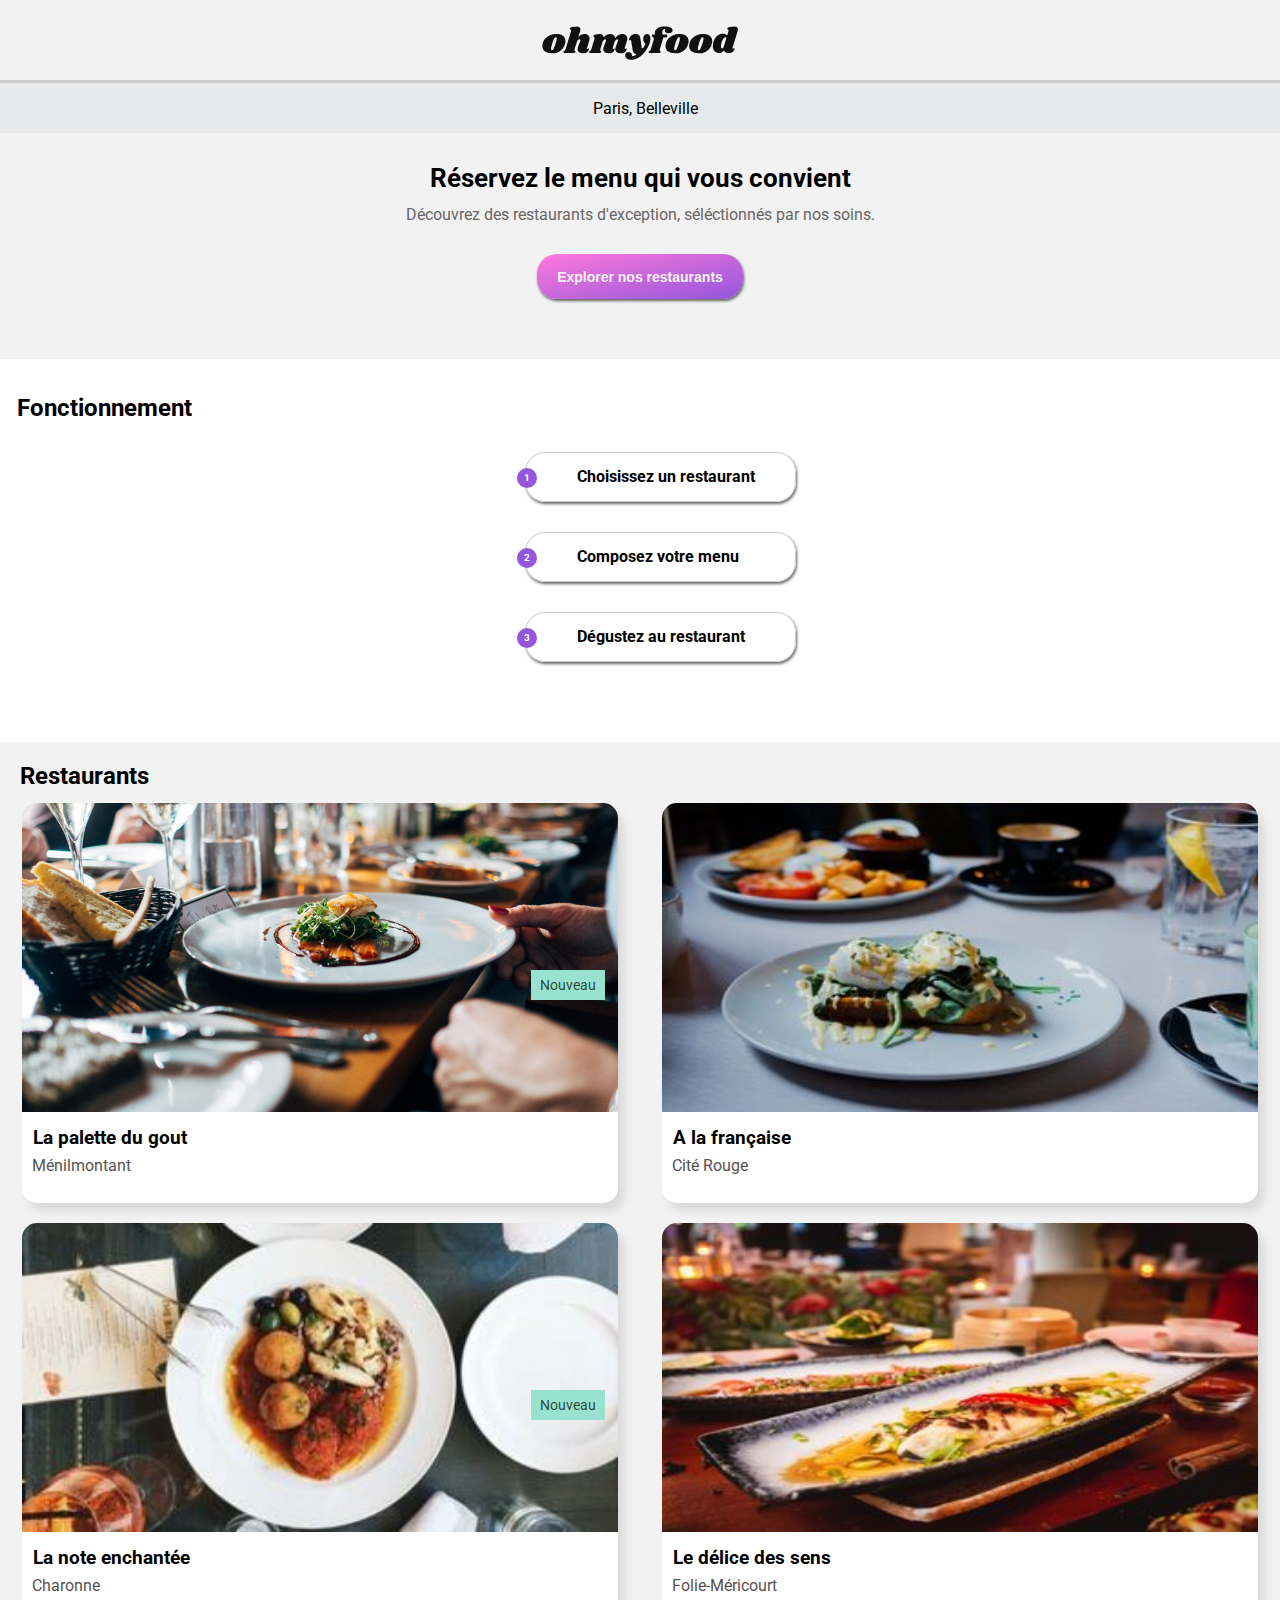
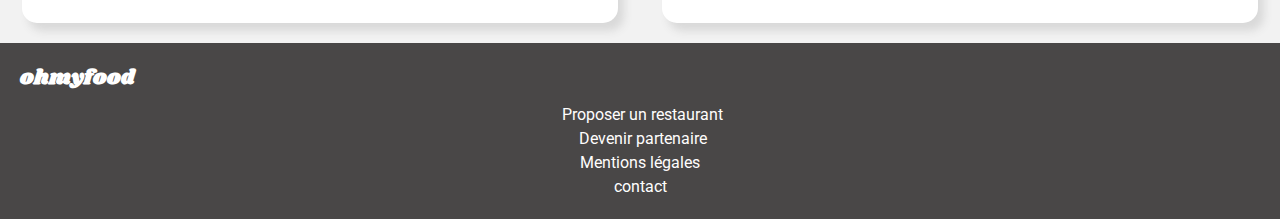
==== index.html @ 2e458bf7 "first commit of 3rd project" ====
<!DOCTYPE html>
<html lang="fr">

<head>
    <meta charset="UTF-8">
    <meta name="viewport" content="width=device-width, initial-scale=1.0">
    <meta name="description" content="Oh myfood, site de réservation de restaurants en ligne à Paris">
    <title>ohmyfood</title>
    <link rel="stylesheet" href="https://fonts.googleapis.com/css2?family=Roboto&display=swap">
    <link rel="stylesheet" href="https://pro.fontawesome.com/releases/v5.10.0/css/all.css"
        integrity="sha384-AYmEC3Yw5cVb3ZcuHtOA93w35dYTsvhLPVnYs9eStHfGJvOvKxVfELGroGkvsg+p" crossorigin="anonymous" />
    <link rel="stylesheet" href="css/main.css">

</head>

<body>
    <!---Animation 
    <div class="loader">
        <div class="loading">Loading<br>
            <h3>Thank you for waiting</h3>
            <p><i class="fa fa-spinner spin"></i></p>
        </div>
    </div>-->
    <div class="container">
        <header>
            <!--navbar-->
            <nav class="navbar">
                <img src="images/logo/ohmyfood@2x.svg" alt="logo">
            </nav>
            <!--end navbar-->
        </header>
        <div class="restau_location">
            <div class="map">
                <p><i class="fas fa-map-marker-alt"></i> Paris, Belleville</p>
            </div>
        </div>
        <section class="hero">
            <h1>Réservez le menu qui vous convient</h1>
            <div class="presantation_moto">
                <p>Découvrez des restaurants d'exception, séléctionnés par nos soins.</p>
            </div>
            <button type="button" class="btn">
                Explorer nos restaurants
                <div class="btn__bg"></div>
            </button>
        </section>
        <section>
            <div class="secmenus">
                <h2>Fonctionnement</h2>
                <div class="menus">
                    <div class="menus_div">
                        <ul>
                            <li class="button">
                                <span class="bgCircle">1</span>
                                <i class="fas fa-mobile-alt"></i>
                                <a href="#">Choisissez un restaurant</a>
                            </li>
                            <li class="button">
                                <span class="bgCircle">2</span> <i class="fas fa-list-ul cont-two-icon"></i>
                                <a href="#">Composez votre menu</a>
                            </li>
                            <li class="button" id="third_btn">
                                <span class="bgCircle">3</span>
                                <i class="fas fa-store"></i>
                                <a href="#">Dégustez au restaurant</a>
                            </li>
                        </ul>

                    </div>
                </div>
            </div>
        </section>
        <section class="secRestau">
            <h2>Restaurants</h2>
            <div class="restaurant">
                <div class="firstContainer">
                    <div class="img_box">
                        <a href="/menu1.html">
                            <img src="images/restau/jay-wennington.jpg" alt="jay-wennington-N">
                            <span class="btnNouveaux">Nouveau</span></a>
                        <div class="description">
                            <h3>La palette du gout</h3>
                            <div class="heart">
                                <i class="far fa-heart"></i>
                                <svg class="heart-one" version="1.1" xmlns="http://www.w3.org/2000/svg" width="50px"
                                height="50px" viewBox="0 0 50 50"
                                preserveAspectRatio="xMidYMid meet">
                                <clipPath id="heart-one-path">
                                    <path d="M2,8 A5,5,0,0,1,12,8 A5,5,0,0,1,22,8 Q22,16,12,23 Q2,16,2,8 Z" />
                                </clipPath>
                            </svg>                             
                            </div>
                        </div>
                        <div class="second_descript">
                            <p>Ménilmontant</p>
                        </div>
                    </div>
                    <div class="img_box">
                        <a href="/menu2.html">
                            <img src="images/restau/stilB.jpg" alt="shotsoflouis">
                            <span class="btnNouveaux">Nouveau</span></a>
                        <div class="description">
                            <h3>La note enchantée</h3>
                            <div class="heart">
                                <i class="far fa-heart"></i>
                                <svg class="heart-one" version="1.1" xmlns="http://www.w3.org/2000/svg" width="30px"
                                    height="30px" viewBox="0 0 1280.000000 1280.000000"
                                    preserveAspectRatio="xMidYMid meet">
                                    <clipPath id="heart-one-path">
                                        <path d="M2,8 A5,5,0,0,1,12,8 A5,5,0,0,1,22,8 Q22,16,12,23 Q2,16,2,8 Z" />
                                    </clipPath>
                                </svg>
                            </div>
                        </div>
                        <div class="second_descript">
                            <p>Charonne</p>
                        </div>
                    </div>
                </div>
                <div class="secondContainer">
                    <div class="img_box">
                        <a href="/menu3.html">
                            <img src="images/restau/toa-heftiba.jpg" alt="stil"></a>
                        <div class="description">
                            <h3>A la française </h3>
                            <div class="heart">
                                <i class="far fa-heart"></i>
                                <svg class="heart-one" version="1.1" xmlns="http://www.w3.org/2000/svg" width="30px"
                                    height="30px" viewBox="0 0 1280.000000 1280.000000"
                                    preserveAspectRatio="xMidYMid meet">
                                    <clipPath id="heartOnepath">
                                        <path d="M2,8 A5,5,0,0,1,12,8 A5,5,0,0,1,22,8 Q22,16,12,23 Q2,16,2,8 Z" />
                                    </clipPath>
                                </svg>
                            </div>
                        </div>
                        <div class="second_descript">
                            <p>Cité Rouge</p>
                        </div>
                    </div>
                    <div class="img_box">
                        <a href="/menu4.html">
                            <img src="images/restau/louis-hansel-shotsoflouis.jpg" alt="toa-heftiba"></a>
                        <div class="description">
                            <h3>Le délice des sens</h3>
                            <div class="heart">
                                <i class="far fa-heart"></i>
                                <svg class="heart-one" version="1.1" xmlns="http://www.w3.org/2000/svg" width="30px"
                                    height="30px" viewBox="0 0 1280.000000 1280.000000"
                                    preserveAspectRatio="xMidYMid meet">
                                    <clipPath id="heartonepath">
                                        <path d="M2,8 A5,5,0,0,1,12,8 A5,5,0,0,1,22,8 Q22,16,12,23 Q2,16,2,8 Z" />
                                    </clipPath>
                                </svg>
                            </div>
                        </div>
                        <div class="second_descript">
                            <p>Folie-Méricourt</p>
                        </div>
                    </div>
                </div>
            </div>
        </section>
    </div>
    <footer>
        <h3>ohmyfood</h3>
        <ul class="footer">
            <li><i class="fas fa-utensils"></i> Proposer un restaurant</li>
            <li><i class="fas fa-handshake"></i> Devenir partenaire</li>
            <li>Mentions légales</li>
            <li><a href="mailto:marioachil@gmail.com">contact</a></li>
        </ul>
    </footer>
</body>

</html>
---- css/main.css ----
/* fonts */
@import url("https://fonts.googleapis.com/css2?family=Shrikhand&display=swap");
@import url("https://fonts.googleapis.com/css2?family=Roboto:wght@100;300;400;500;700;900&family=Shrikhand&display=swap");
.loader {
  -webkit-transition: -webkit-transform 3s;
  transition: -webkit-transform 3s;
  transition: transform 3s;
  transition: transform 3s, -webkit-transform 3s;
  -webkit-animation-fill-mode: both;
          animation-fill-mode: both;
  display: -webkit-box;
  display: -ms-flexbox;
  display: flex;
  height: 100vh;
  width: 100%;
  justify-items: center;
  -webkit-box-pack: center;
      -ms-flex-pack: center;
          justify-content: center;
  background-color: #fff;
  position: absolute;
  display: none;
  font-family: "Shrikhand", cursive;
  font-size: 40px;
  color: palevioletred;
  top: 0;
}

.loading {
  margin-top: 24%;
  text-align: center;
}

.loading h3 {
  color: var(--primaryColor);
  font-size: 24px;
  margin-bottom: 20px;
}

.loader::after {
  content: "\2026";
  display: inline-block;
  overflow: hidden;
  vertical-align: bottom;
  -webkit-animation: dots steps(3, end) 2s;
          animation: dots steps(3, end) 2s;
  width: 0px;
  margin-right: 100px;
  margin-top: 90%;
}

.spin {
  position: relative;
  -webkit-animation: spin 2s linear;
          animation: spin 2s linear;
  z-index: 6;
  top: 34%;
  right: 0;
  opacity: 0;
  font-size: 64px;
  color: palevioletred;
}

@-webkit-keyframes spin {
  0% {
    -webkit-transform: rotate(0deg);
            transform: rotate(0deg);
  }
  100% {
    -webkit-transform: rotate(380deg);
            transform: rotate(380deg);
  }
}

@keyframes spin {
  0% {
    -webkit-transform: rotate(0deg);
            transform: rotate(0deg);
  }
  100% {
    -webkit-transform: rotate(380deg);
            transform: rotate(380deg);
  }
}

/*@-webkit-keyframes fadeOut {
    0% {opacity: 1;}
    100% {opacity: 0;}
    }*/
@-webkit-keyframes fadeOut {
  0% {
    opacity: 1;
  }
  100% {
    opacity: 0;
  }
}
@keyframes fadeOut {
  0% {
    opacity: 1;
  }
  100% {
    opacity: 0;
  }
}

@-webkit-keyframes dots {
  from {
    width: 0.25;
  }
  to {
    width: 1.25em;
  }
}

@keyframes dots {
  from {
    width: 0.25;
  }
  to {
    width: 1.25em;
  }
}

@-webkit-keyframes heart {
  0% {
    background-color: white;
  }
  10% {
    background: -webkit-gradient(linear, left bottom, left top, from(#FF79DA), color-stop(10%, #9356DC), color-stop(0%, white));
    background: linear-gradient(0deg, #FF79DA 0%, #9356DC 10%, white 0%);
  }
  15% {
    background: -webkit-gradient(linear, left bottom, left top, from(#FF79DA), color-stop(15%, #9356DC), color-stop(5%, white));
    background: linear-gradient(0deg, #FF79DA 0%, #9356DC 15%, white 5%);
  }
  20% {
    background: -webkit-gradient(linear, left bottom, left top, from(#FF79DA), color-stop(20%, #9356DC), color-stop(10%, white));
    background: linear-gradient(0deg, #FF79DA 0%, #9356DC 20%, white 10%);
  }
  25% {
    background: -webkit-gradient(linear, left bottom, left top, from(#FF79DA), color-stop(25%, #9356DC), color-stop(15%, white));
    background: linear-gradient(0deg, #FF79DA 0%, #9356DC 25%, white 15%);
  }
  30% {
    background: -webkit-gradient(linear, left bottom, left top, from(#FF79DA), color-stop(30%, #9356DC), color-stop(20%, white));
    background: linear-gradient(0deg, #FF79DA 0%, #9356DC 30%, white 20%);
  }
  35% {
    background: -webkit-gradient(linear, left bottom, left top, from(#FF79DA), color-stop(35%, #9356DC), color-stop(25%, white));
    background: linear-gradient(0deg, #FF79DA 0%, #9356DC 35%, white 25%);
  }
  40% {
    background: -webkit-gradient(linear, left bottom, left top, from(#FF79DA), color-stop(40%, #9356DC), color-stop(30%, white));
    background: linear-gradient(0deg, #FF79DA 0%, #9356DC 40%, white 30%);
  }
  45% {
    background: -webkit-gradient(linear, left bottom, left top, from(#FF79DA), color-stop(45%, #9356DC), color-stop(35%, white));
    background: linear-gradient(0deg, #FF79DA 0%, #9356DC 45%, white 35%);
  }
  50% {
    background: -webkit-gradient(linear, left bottom, left top, from(#FF79DA), color-stop(50%, #9356DC), color-stop(40%, white));
    background: linear-gradient(0deg, #FF79DA 0%, #9356DC 50%, white 40%);
  }
  55% {
    background: -webkit-gradient(linear, left bottom, left top, from(#FF79DA), color-stop(55%, #9356DC), color-stop(45%, white));
    background: linear-gradient(0deg, #FF79DA 0%, #9356DC 55%, white 45%);
  }
  60% {
    background: -webkit-gradient(linear, left bottom, left top, from(#FF79DA), color-stop(60%, #9356DC), color-stop(50%, white));
    background: linear-gradient(0deg, #FF79DA 0%, #9356DC 60%, white 50%);
  }
  65% {
    background: -webkit-gradient(linear, left bottom, left top, from(#FF79DA), color-stop(65%, #9356DC), color-stop(55%, white));
    background: linear-gradient(0deg, #FF79DA 0%, #9356DC 65%, white 55%);
  }
  70% {
    background: -webkit-gradient(linear, left bottom, left top, from(#FF79DA), color-stop(70%, #9356DC), color-stop(60%, white));
    background: linear-gradient(0deg, #FF79DA 0%, #9356DC 70%, white 60%);
  }
  75% {
    background: -webkit-gradient(linear, left bottom, left top, from(#FF79DA), color-stop(75%, #9356DC), color-stop(65%, white));
    background: linear-gradient(0deg, #FF79DA 0%, #9356DC 75%, white 65%);
  }
  80% {
    background: -webkit-gradient(linear, left bottom, left top, from(#FF79DA), color-stop(80%, #9356DC), color-stop(70%, white));
    background: linear-gradient(0deg, #FF79DA 0%, #9356DC 80%, white 70%);
  }
  85% {
    background: -webkit-gradient(linear, left bottom, left top, from(#FF79DA), color-stop(85%, #9356DC), color-stop(75%, white));
    background: linear-gradient(0deg, #FF79DA 0%, #9356DC 85%, white 75%);
  }
  90% {
    background: -webkit-gradient(linear, left bottom, left top, from(#FF79DA), color-stop(90%, #9356DC), color-stop(80%, white));
    background: linear-gradient(0deg, #FF79DA 0%, #9356DC 90%, white 80%);
  }
  95% {
    background: -webkit-gradient(linear, left bottom, left top, from(#FF79DA), color-stop(95%, #9356DC), color-stop(85%, white));
    background: linear-gradient(0deg, #FF79DA 0%, #9356DC 95%, white 85%);
  }
  100% {
    background: -webkit-gradient(linear, left bottom, left top, from(#FF79DA), color-stop(100%, #9356DC), color-stop(90%, white));
    background: linear-gradient(0deg, #FF79DA 0%, #9356DC 100%, white 90%);
  }
}

@keyframes heart {
  0% {
    background-color: white;
  }
  10% {
    background: -webkit-gradient(linear, left bottom, left top, from(#FF79DA), color-stop(10%, #9356DC), color-stop(0%, white));
    background: linear-gradient(0deg, #FF79DA 0%, #9356DC 10%, white 0%);
  }
  15% {
    background: -webkit-gradient(linear, left bottom, left top, from(#FF79DA), color-stop(15%, #9356DC), color-stop(5%, white));
    background: linear-gradient(0deg, #FF79DA 0%, #9356DC 15%, white 5%);
  }
  20% {
    background: -webkit-gradient(linear, left bottom, left top, from(#FF79DA), color-stop(20%, #9356DC), color-stop(10%, white));
    background: linear-gradient(0deg, #FF79DA 0%, #9356DC 20%, white 10%);
  }
  25% {
    background: -webkit-gradient(linear, left bottom, left top, from(#FF79DA), color-stop(25%, #9356DC), color-stop(15%, white));
    background: linear-gradient(0deg, #FF79DA 0%, #9356DC 25%, white 15%);
  }
  30% {
    background: -webkit-gradient(linear, left bottom, left top, from(#FF79DA), color-stop(30%, #9356DC), color-stop(20%, white));
    background: linear-gradient(0deg, #FF79DA 0%, #9356DC 30%, white 20%);
  }
  35% {
    background: -webkit-gradient(linear, left bottom, left top, from(#FF79DA), color-stop(35%, #9356DC), color-stop(25%, white));
    background: linear-gradient(0deg, #FF79DA 0%, #9356DC 35%, white 25%);
  }
  40% {
    background: -webkit-gradient(linear, left bottom, left top, from(#FF79DA), color-stop(40%, #9356DC), color-stop(30%, white));
    background: linear-gradient(0deg, #FF79DA 0%, #9356DC 40%, white 30%);
  }
  45% {
    background: -webkit-gradient(linear, left bottom, left top, from(#FF79DA), color-stop(45%, #9356DC), color-stop(35%, white));
    background: linear-gradient(0deg, #FF79DA 0%, #9356DC 45%, white 35%);
  }
  50% {
    background: -webkit-gradient(linear, left bottom, left top, from(#FF79DA), color-stop(50%, #9356DC), color-stop(40%, white));
    background: linear-gradient(0deg, #FF79DA 0%, #9356DC 50%, white 40%);
  }
  55% {
    background: -webkit-gradient(linear, left bottom, left top, from(#FF79DA), color-stop(55%, #9356DC), color-stop(45%, white));
    background: linear-gradient(0deg, #FF79DA 0%, #9356DC 55%, white 45%);
  }
  60% {
    background: -webkit-gradient(linear, left bottom, left top, from(#FF79DA), color-stop(60%, #9356DC), color-stop(50%, white));
    background: linear-gradient(0deg, #FF79DA 0%, #9356DC 60%, white 50%);
  }
  65% {
    background: -webkit-gradient(linear, left bottom, left top, from(#FF79DA), color-stop(65%, #9356DC), color-stop(55%, white));
    background: linear-gradient(0deg, #FF79DA 0%, #9356DC 65%, white 55%);
  }
  70% {
    background: -webkit-gradient(linear, left bottom, left top, from(#FF79DA), color-stop(70%, #9356DC), color-stop(60%, white));
    background: linear-gradient(0deg, #FF79DA 0%, #9356DC 70%, white 60%);
  }
  75% {
    background: -webkit-gradient(linear, left bottom, left top, from(#FF79DA), color-stop(75%, #9356DC), color-stop(65%, white));
    background: linear-gradient(0deg, #FF79DA 0%, #9356DC 75%, white 65%);
  }
  80% {
    background: -webkit-gradient(linear, left bottom, left top, from(#FF79DA), color-stop(80%, #9356DC), color-stop(70%, white));
    background: linear-gradient(0deg, #FF79DA 0%, #9356DC 80%, white 70%);
  }
  85% {
    background: -webkit-gradient(linear, left bottom, left top, from(#FF79DA), color-stop(85%, #9356DC), color-stop(75%, white));
    background: linear-gradient(0deg, #FF79DA 0%, #9356DC 85%, white 75%);
  }
  90% {
    background: -webkit-gradient(linear, left bottom, left top, from(#FF79DA), color-stop(90%, #9356DC), color-stop(80%, white));
    background: linear-gradient(0deg, #FF79DA 0%, #9356DC 90%, white 80%);
  }
  95% {
    background: -webkit-gradient(linear, left bottom, left top, from(#FF79DA), color-stop(95%, #9356DC), color-stop(85%, white));
    background: linear-gradient(0deg, #FF79DA 0%, #9356DC 95%, white 85%);
  }
  100% {
    background: -webkit-gradient(linear, left bottom, left top, from(#FF79DA), color-stop(100%, #9356DC), color-stop(90%, white));
    background: linear-gradient(0deg, #FF79DA 0%, #9356DC 100%, white 90%);
  }
}

@-webkit-keyframes fadeIn {
  0% {
    -webkit-transform: translateY(20px);
    transform: translateY(20px);
    opacity: 0;
  }
  100% {
    -webkit-transform: translateY(0px);
    transform: translateY(0px);
    opacity: 1;
  }
}

@keyframes fadeIn {
  0% {
    -webkit-transform: translateY(20px);
    transform: translateY(20px);
    opacity: 0;
  }
  100% {
    -webkit-transform: translateY(0px);
    transform: translateY(0px);
    opacity: 1;
  }
}

@-webkit-keyframes fadeInRight {
  0% {
    opacity: 0;
    -webkit-transform: translate3d(100%, 0, 0);
    transform: translate3d(100%, 0, 0);
  }
  100% {
    opacity: 1;
    -webkit-transform: none;
    transform: none;
  }
}

@keyframes fadeInRight {
  0% {
    opacity: 0;
    -webkit-transform: translate3d(100%, 0, 0);
    transform: translate3d(100%, 0, 0);
  }
  100% {
    opacity: 1;
    -webkit-transform: none;
    transform: none;
  }
}

/*@import "Shrikhand/OFL.txt";*/
/* variables */
:root {
  --primaryColor: #9356dc;
  --secondaire: #ff79da;
  --tertiaire: #99e2d0;
  --bgglobal: #f2f2f2;
  --mainSpacing: 0.1rem;
  --mainTransition: all 0.3s linear;
}

/* reset */
* {
  margin: 0;
  padding: 0;
  -webkit-box-sizing: border-box;
          box-sizing: border-box;
}

body,
p,
a,
ul,
li {
  margin: 0;
  padding: 0;
  text-decoration: none;
}

li {
  list-style-type: none;
}

a {
  color: #000;
}

/* base styles */
body {
  font-family: "Roboto", serif;
  overflow-x: hidden;
  display: block;
}

.container {
  width: 100%;
}

.button {
  border: none;
  padding: 15px 12px;
  border-radius: 20px;
  font-weight: bolder;
  -webkit-box-shadow: 1px 2px 3px rgba(0, 0, 0, 0.6);
          box-shadow: 1px 2px 3px rgba(0, 0, 0, 0.6);
  display: inline-block;
}

.button:hover {
  color: #222;
  background: var(--primaryColor);
}

h1,
h2,
h3 {
  font-size: 1.2em;
}

h3 {
  color: #ccc;
}

ul li {
  line-height: 1.5;
}

/* mobile styles */
header {
  margin: 0px;
  padding: 10px;
  background: var(--bgglobal);
  border-bottom: 3px solid #ccc;
}

/* --------------- Navbar ---------------- */
.navbar {
  position: -webkit-sticky;
  position: sticky;
  top: 0;
  height: 60px;
  text-align: center;
  width: 100%;
  padding: 1rem;
  z-index: 5;
}

.navbar_page {
  top: 0;
  height: 60px;
  text-align: center;
  width: 100%;
  padding: 1rem;
  z-index: 5;
}

.navbar_page .nav-page {
  display: -webkit-box;
  display: -ms-flexbox;
  display: flex;
}

.navbar_page .nav-page i {
  font-size: 26px;
  margin-right: 38px;
}

.navbar_page .nav-page a {
  color: #000;
}

/* ---------------End Navbar ---------------- */
/* ---------------restau_location ---------------- */
.restau_location {
  height: 50px;
  width: 100%;
  background-color: #d5d9da93;
}

.restau_location .map {
  text-align: center;
  padding: 1rem;
}

.restau_location .map p .fas {
  margin-right: 10px;
}

/* ---------------End restau_location ---------------- */
/* ---------------hero ---------------- */
.hero {
  padding: 30px 40px;
  display: -webkit-box;
  display: -ms-flexbox;
  display: flex;
  -webkit-box-orient: vertical;
  -webkit-box-direction: normal;
      -ms-flex-direction: column;
          flex-direction: column;
  -webkit-box-pack: center;
      -ms-flex-pack: center;
          justify-content: center;
  text-align: center;
  background: var(--bgglobal);
  z-index: -1;
}

.hero h1 {
  font-size: 1.6rem;
}

.hero .presantation_moto {
  margin-top: 12px;
  color: #696666;
}

.hero .presantation_moto p {
  font-size: 16px;
}

.hero .btn {
  border: none;
  border-radius: 20px;
  font-weight: bolder;
  -webkit-box-shadow: 1px 2px 3px rgba(0, 0, 0, 0.6);
          box-shadow: 1px 2px 3px rgba(0, 0, 0, 0.6);
  display: inline-block;
  margin: 30px auto;
  color: var(--bgglobal);
  background: -webkit-gradient(linear, left top, right bottom, from(#FF79DA), to(#9356DC));
  background: linear-gradient(to right bottom, #FF79DA, #9356DC);
  padding: 10px 20px;
  height: 45px;
  width: 206px;
  font-size: 14px;
  position: relative;
  z-index: 1;
  cursor: pointer;
}

.hero .btn:hover .btn__bg {
  opacity: 1;
}

.hero .btn::after {
  position: absolute;
  top: 0;
  right: 0;
  bottom: 0;
  left: 0;
  border-radius: 20px;
  background-color: #f8b8e673;
  opacity: 0;
  z-index: 2;
  -webkit-transition: opacity 250ms;
  transition: opacity 250ms;
}

/* --------------End hero ---------------- */
/* ---------------menus ---------------- */
.secmenus h2 {
  color: #000;
  margin-left: 17px;
  padding-top: 35px;
  font-size: 1.5rem;
}

.secmenus .menus {
  margin: 0 auto;
  min-height: 300px;
  width: 100%;
}

.secmenus .menus h2 {
  margin-left: 29px;
}

.secmenus .menus .menus_div ul li {
  line-height: 3;
}

.secmenus .menus .menus_div i {
  line-height: 3;
  margin-right: 20px;
  margin-left: 10px;
  color: #9e9a9a;
}

.secmenus .button {
  margin: 30px 20px;
  padding: 0px;
  display: -webkit-box;
  display: -ms-flexbox;
  display: flex;
  border: 1px solid #ccc;
  -webkit-transition: 0.3s;
  transition: 0.3s;
  cursor: pointer;
}

.secmenus .button:hover {
  background-color: rgba(216, 65, 191, 0.068);
}

.secmenus .button:hover i {
  color: var(--primaryColor);
}

.secmenus .bgCircle {
  height: 20px;
  width: 20px;
  font-size: 10px;
  line-height: 2;
  margin-top: 15px;
  background-color: var(--primaryColor);
  color: #fff;
  text-align: center;
  border-radius: 100%;
  margin-left: -9px;
  margin-right: 10px;
}

/* --------------- End menus ---------------- */
.secRestau {
  margin-top: 20px;
  background: var(--bgglobal);
}

.secRestau h2 {
  margin-left: 20px;
  padding-top: 20px;
  font-size: 1.5rem;
}

.secRestau h3 {
  color: #000;
  margin: 0px;
}

.restaurant {
  display: -webkit-box;
  display: -ms-flexbox;
  display: flex;
  -webkit-box-orient: vertical;
  -webkit-box-direction: normal;
      -ms-flex-direction: column;
          flex-direction: column;
  -webkit-box-pack: center;
      -ms-flex-pack: center;
          justify-content: center;
}

.restaurant .firstContainer {
  width: 100%;
  -webkit-box-orient: horizontal;
  -webkit-box-direction: normal;
      -ms-flex-direction: row;
          flex-direction: row;
}

.restaurant .secondContainer {
  width: 100%;
  -webkit-box-orient: horizontal;
  -webkit-box-direction: normal;
      -ms-flex-direction: row;
          flex-direction: row;
}

.restaurant .img_box {
  height: 230px;
  margin-top: 13px;
  margin-bottom: 20px;
  margin-left: auto;
  margin-right: auto;
  width: 91%;
  background-color: #fff;
  border-radius: 15px;
  -webkit-box-shadow: 6px 8px 9px #d9d9d9;
          box-shadow: 6px 8px 9px #d9d9d9;
}

.restaurant .img_box img {
  width: 100%;
  height: 150px;
  border-top-left-radius: 15px;
  border-top-right-radius: 15px;
  z-index: 2;
  position: relative;
}

.restaurant .img_box .btnNouveaux {
  background-color: var(--tertiaire);
  height: 30px;
  padding: 7px 9px;
  color: #112b11d8;
  float: right;
  top: -146px;
  right: 13px;
  z-index: 4;
  position: relative;
  border: none;
  font-size: 14px;
}

.restaurant .img_box .description {
  display: -webkit-box;
  display: -ms-flexbox;
  display: flex;
  -webkit-box-pack: justify;
      -ms-flex-pack: justify;
          justify-content: space-between;
  margin-left: 11px;
  padding-top: 10px;
}

.restaurant .img_box .description .heart {
  margin-right: -53px;
  margin-top: 4px;
}

.restaurant .img_box .description .heart .far {
  font-size: 1.5rem;
  opacity: 1;
  color: #000;
  margin-top: -15px;
  margin-left: 1px;
  font-weight: 100;
}

.restaurant .img_box .description .heart .fa-heart {
  position: absolute;
  margin-top: -1px;
  right: 36px;
  cursor: pointer;
}

.restaurant .img_box .description .heart .far:hover {
  opacity: 0;
}

.restaurant .img_box .description .heart #icon-heart {
  width: 27px;
  height: 25px;
  -webkit-clip-path: url(#heart-one);
  clip-path: url(#heart-one);
  opacity: 0;
  cursor: pointer;
}

.restaurant .img_box .description .heart #icon-heart:hover {
  -webkit-animation: heart 800ms forwards;
  animation: heart 800ms forwards;
  opacity: 1;
}

.restaurant .img_box .description .heart .heart-one {
  left: 0;
  right: 0;
  width: 20px;
  height: 25px;
  -webkit-clip-path: url(#heart-one-path);
  clip-path: url(#heart-one-path);
  opacity: 0;
  margin-top: -3px;
  cursor: pointer;
}

.restaurant .img_box .description .heart .heart-one:hover {
  -webkit-animation: heart 800ms forwards;
  animation: heart 800ms forwards;
  opacity: 1;
}

.restaurant .img_box .description .heart path {
  border-color: black;
}

.restaurant .img_box .second_descript {
  color: #585151;
  margin-left: 10px;
  font-size: 16px;
}

/*========First Page Menu=======*/
section {
  height: auto;
  display: -webkit-box;
  display: -ms-flexbox;
  display: flex;
  -webkit-box-orient: vertical;
  -webkit-box-direction: normal;
      -ms-flex-direction: column;
          flex-direction: column;
}

.image_menu img {
  width: 100%;
  height: 150px;
  background-size: cover;
}

.title_menu {
  display: -webkit-box;
  display: -ms-flexbox;
  display: flex;
  -webkit-box-orient: vertical;
  -webkit-box-direction: normal;
      -ms-flex-direction: space-between;
          flex-direction: space-between;
  -webkit-box-align: center;
      -ms-flex-align: center;
          align-items: center;
  border-top-left-radius: 25px;
  border-top-right-radius: 25px;
  margin-top: -25px;
  background: var(--bgglobal);
  padding: 20px;
}

.title_menu .fa-heart {
  margin-left: 20%;
  font-size: 20px;
}

.title_menu h1 {
  font-size: 1.2rem;
  font-family: Shrikhand,serif;
}

.start {
  margin-top: 25px;
  width: 16%;
  padding-bottom: 5px;
  margin-left: 13px;
  border-bottom: 4px solid #5cceeb;
}

.start h1 {
  font-weight: thin;
  font-size: 0.9rem;
}

.secPage {
  background: var(--bgglobal);
}

#button {
  width: 150px;
  width: 50%;
  text-align: center;
  margin: 50px auto;
  color: #fff;
  border-radius: 30px;
  padding: 10px;
  text-align: center;
  background: -webkit-gradient(linear, left top, right bottom, from(#ff79da), to(#9356dc));
  background: linear-gradient(to right bottom, #ff79da, #9356dc);
  -webkit-box-shadow: 4px 4px 9px #cccccc;
  box-shadow: 4px 4px 9px #cccccc;
}

.center {
  margin: 0 10px;
}

.btn_Entree {
  height: 70px;
  width: 100%;
  margin: 27px auto;
  background-color: #fff;
  border-radius: 15px;
  padding: 10px;
  -webkit-box-shadow: 1px 1px #dadada;
          box-shadow: 1px 1px #dadada;
  cursor: pointer;
}

.btn_Entree:nth-child(1) {
  -webkit-animation: fadeIn 1000ms 200ms ease-out backwards;
          animation: fadeIn 1000ms 200ms ease-out backwards;
}

.btn_Entree:nth-child(2) {
  -webkit-animation: fadeIn 1000ms 600ms ease-out backwards;
          animation: fadeIn 1000ms 600ms ease-out backwards;
}

.btn_Entree:nth-child(3) {
  -webkit-animation: fadeIn 1000ms 800ms ease-out backwards;
          animation: fadeIn 1000ms 800ms ease-out backwards;
}

.btn_Entree::after {
  display: -webkit-box;
  display: -ms-flexbox;
  display: flex;
  position: relative;
  content: "\f058";
  font-family: "Font Awesome 5 Pro";
  line-height: 1.5;
  padding-left: 14px;
  padding-top: 8px;
  color: #fff;
  font-size: 36px;
  height: 62px;
  opacity: 0;
  left: 75%;
  width: 73px;
  top: -63px;
  bottom: 0;
  background-color: var(--tertiaire);
  border-top-right-radius: 14px;
  border-bottom-right-radius: 11px;
}

.btn_Entree:hover {
  border-radius: 10px;
  -webkit-box-shadow: 0px 6px 15px #0000ff61;
          box-shadow: 0px 6px 15px #0000ff61;
  padding: 1rem 0 1rem 0;
}

.btn_Entree:hover h3 {
  font-size: 1rem;
  margin-left: 12px;
}

.btn_Entree:hover .flex_container {
  width: 218px;
  margin-left: 11px;
  margin-right: 10px;
  position: relative;
}

.btn_Entree:hover .flex_container p {
  font-size: 13px;
}

.btn_Entree:hover:nth-child(1)::after {
  -webkit-animation-name: fadeInRight;
          animation-name: fadeInRight;
  -webkit-animation-duration: 500ms;
          animation-duration: 500ms;
  opacity: 1;
}

.btn_Entree:hover:nth-child(2)::after {
  -webkit-animation-name: fadeInRight;
          animation-name: fadeInRight;
  -webkit-animation-duration: 500ms;
          animation-duration: 500ms;
  opacity: 1;
}

.btn_Entree:hover:nth-child(3)::after {
  -webkit-animation-name: fadeInRight;
          animation-name: fadeInRight;
  -webkit-animation-duration: 500ms;
          animation-duration: 500ms;
  opacity: 1;
}

.btn_Entree h3 {
  color: #000;
  margin-left: 2px;
}

.flex_container {
  display: -webkit-box;
  display: -ms-flexbox;
  display: flex;
  -webkit-box-pack: justify;
      -ms-flex-pack: justify;
          justify-content: space-between;
  width: 96%;
  font-size: 16px;
  color: #535252;
}

.btn_hover {
  cursor: pointer;
}

.btn_hover::after {
  content: "\f058";
  font-family: "Font Awesome 5 Pro";
  line-height: 1.5;
  padding: 5px;
  color: #fff;
  font-size: 50px;
  height: 71px;
  opacity: 0;
  left: 80%;
  top: 30.2%;
  right: 16px;
  bottom: 0;
  position: absolute;
  background-color: var(--tertiaire);
  border-top-right-radius: 14px;
  border-bottom-right-radius: 11px;
}

.btn_hover:hover {
  -webkit-transition: all 1s;
  transition: all 1s;
  border-radius: 10px;
  -webkit-box-shadow: 0px 6px 15px #0000ff61;
          box-shadow: 0px 6px 15px #0000ff61;
  padding: 1rem 0 1rem 0;
}

.btn_hover:hover .flex_container p {
  font-size: 11px;
}

.btn_hover:hover::after {
  opacity: 1;
  left: 74%;
  -webkit-transition: all 0.5s;
  transition: all 0.5s;
}

/*======== End First Page Menu=======*/
/* =========FOOTER===========*/
footer {
  background-color: #494747;
  color: #fffdfd;
  padding: 20px;
  font-family: "Roboto", sans-serif;
}

footer h3 {
  color: #fff;
  font-family: "Shrikhand",serif;
  font-size: 1.3rem;
  font-weight: bolder;
  /*letter-spacing: var(--mainSpacing); */
  margin-bottom: 10px;
}

footer ul li i {
  margin-right: 5px;
}

footer a {
  color: #fff;
  text-decoration: none;
}

/* ======End Footer=========*/
/* small tablet styles */
@media screen and (min-width: 620px) {
  .image_menu img {
    height: 300px;
  }
  .menus .button {
    width: 50%;
  }
  .title_menu {
    margin-top: -58px;
  }
  .title_menu .fa-heart {
    margin-left: 60%;
    font-size: 33px;
  }
  .restaurant .img_box {
    height: 400px;
  }
  .restaurant .img_box img {
    height: 309px;
  }
}

/* large tablet & laptop styles */
@media screen and (min-width: 960px) {
  .menus {
    display: -webkit-box;
    display: -ms-flexbox;
    display: flex;
    -webkit-box-orient: horizontal;
    -webkit-box-direction: normal;
        -ms-flex-direction: row;
            flex-direction: row;
  }
  .menus .menus_div {
    margin: 0 auto;
  }
  .menus .menus_div .button {
    width: 100%;
  }
  .restaurant {
    display: -webkit-box;
    display: -ms-flexbox;
    display: flex;
    -webkit-box-orient: horizontal;
    -webkit-box-direction: normal;
        -ms-flex-direction: row;
            flex-direction: row;
  }
  .restaurant .img_box {
    width: 93%;
  }
  .image_menu img {
    height: 350px;
  }
  footer h4 {
    text-align: center;
  }
  .footer {
    text-align: center;
    display: inline;
  }
}

/* desktop styles */
@media screen and (width: 1024px) {
  .loader {
    display: none;
  }
  .navbar_page .nav-page {
    -ms-flex-pack: distribute;
        justify-content: space-around;
  }
  .navbar_page .nav-page img {
    -ms-grid-column-align: center;
        justify-self: center;
  }
  .navbar_page .nav-page a > i {
    -ms-grid-column-align: start;
        justify-self: start;
  }
  .menus {
    margin: 0 auto;
    width: 100%;
    height: auto;
  }
  .menus .menus_div {
    margin: 0 auto;
  }
  .menus .menus_div .button {
    width: 100%;
    cursor: pointer;
  }
  .menus .menus_div .button:hover {
    background-color: rgba(216, 65, 191, 0.068);
  }
  .menus .menus_div .button:hover i {
    color: var(--primaryColor);
  }
  .restaurant {
    -webkit-box-orient: vertical;
    -webkit-box-direction: normal;
        -ms-flex-direction: column;
            flex-direction: column;
    display: -webkit-box;
    display: -ms-flexbox;
    display: flex;
  }
  .restaurant .firstContainer {
    display: -webkit-box;
    display: -ms-flexbox;
    display: flex;
    width: 90%;
    -webkit-box-orient: horizontal;
    -webkit-box-direction: normal;
        -ms-flex-direction: row;
            flex-direction: row;
    margin: 0 auto;
  }
  .restaurant .secondContainer {
    display: -webkit-box;
    display: -ms-flexbox;
    display: flex;
    width: 90%;
    -webkit-box-orient: horizontal;
    -webkit-box-direction: normal;
        -ms-flex-direction: row;
            flex-direction: row;
    margin: 0 auto;
  }
  .restaurant .img_box {
    -webkit-box-orient: horizontal;
    -webkit-box-direction: normal;
        -ms-flex-direction: row;
            flex-direction: row;
    margin: 20px 20px;
  }
  .restaurant .img_box .btnNouveaux {
    top: -67px;
    margin-right: 13px;
    z-index: 4;
  }
  .btn_Entree {
    position: relative;
    width: 50%;
  }
  .btn_Entree::before {
    opacity: 0;
    height: 83px;
    right: 0;
    left: 0;
    margin-right: 100px;
    font-size: 50px;
    width: 50px;
    border-top-right-radius: 20px;
    border-bottom-right-radius: 15px;
    padding: 0;
  }
  .btn_Entree:hover:nth-child(1)::after {
    left: 90%;
  }
  .btn_Entree:hover:nth-child(2)::after {
    left: 90%;
  }
  .btn_Entree:hover:nth-child(3)::after {
    left: 90%;
  }
  .image_menu img {
    height: 450px;
  }
  footer {
    text-align: center;
  }
}
/*# sourceMappingURL=main.css.map */
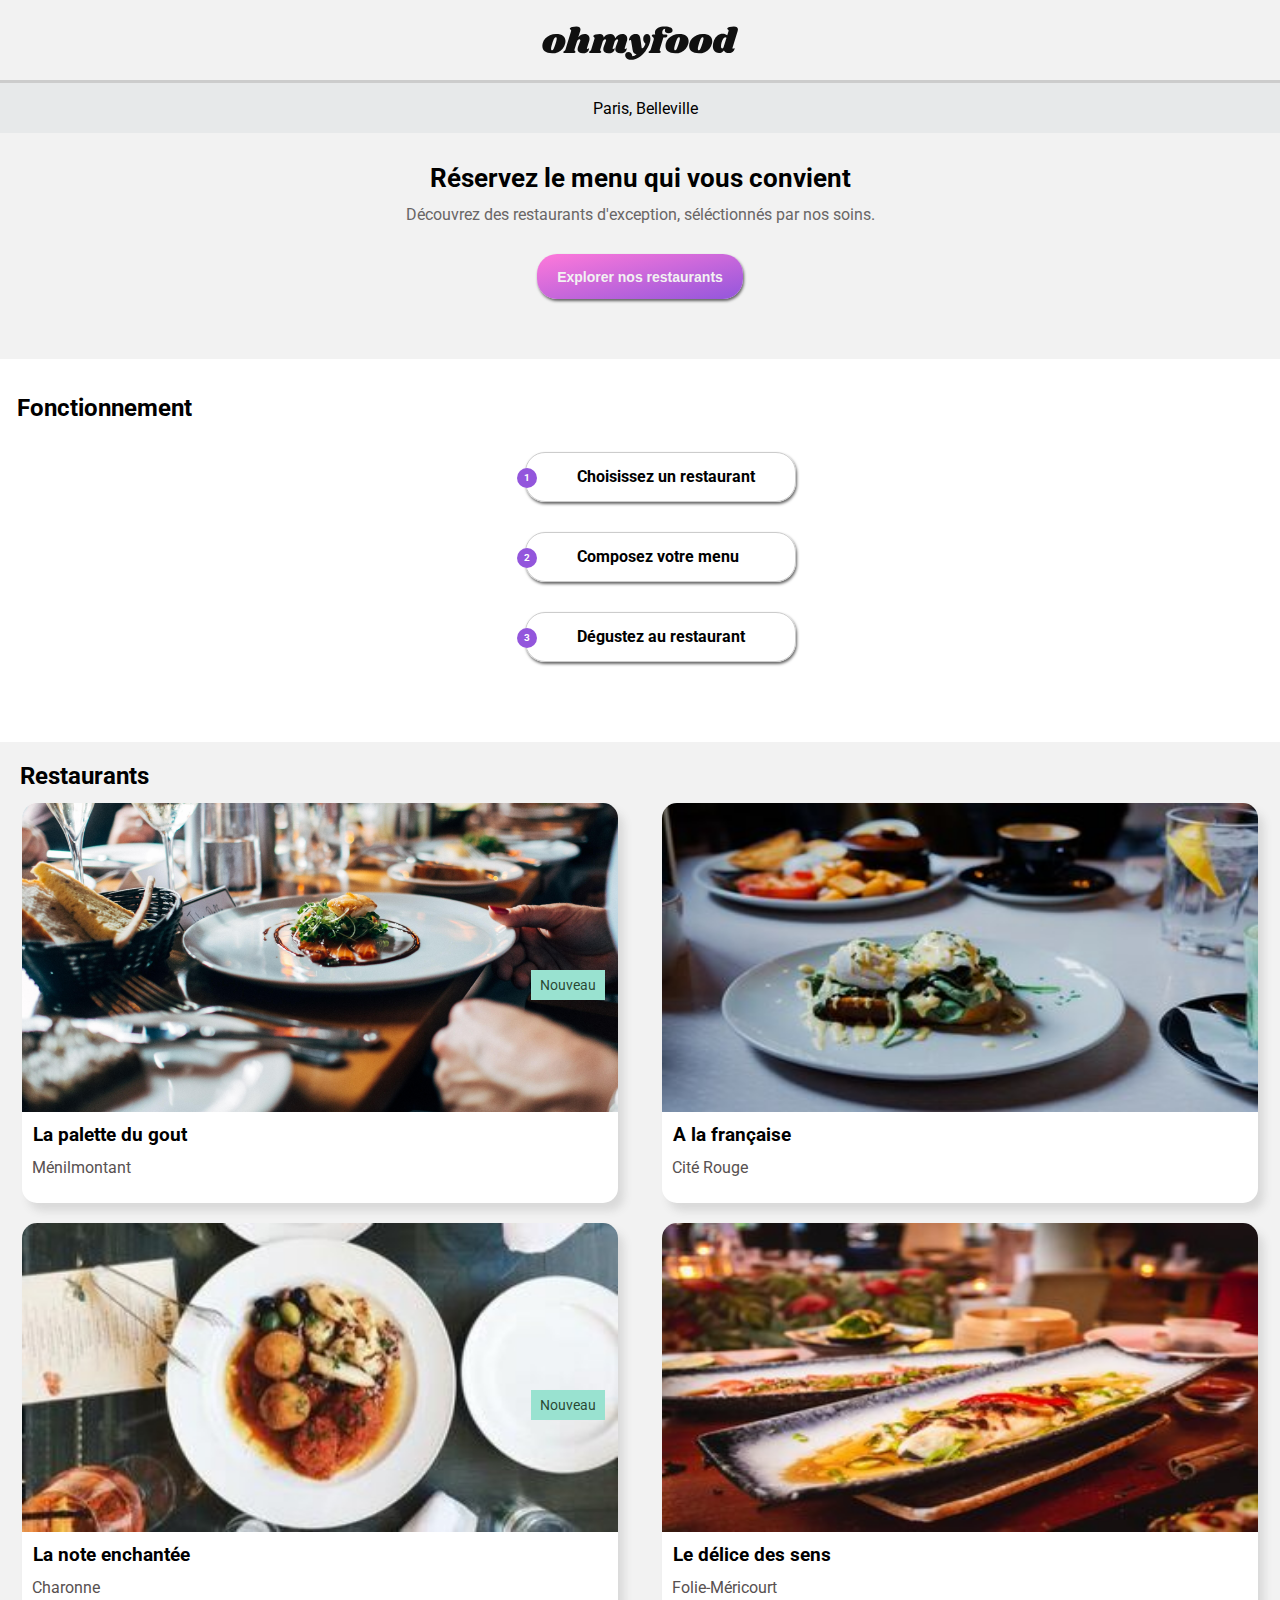
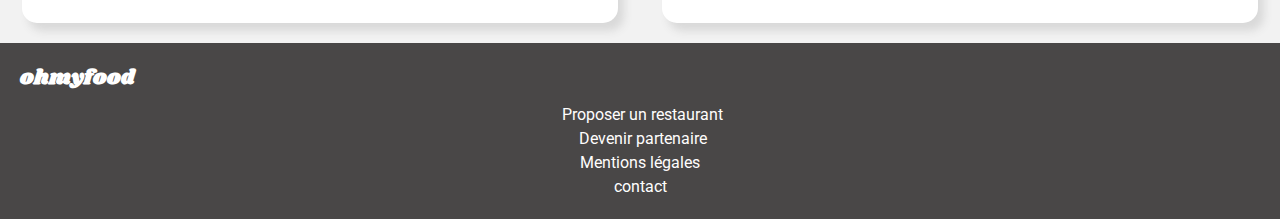
==== commit dd74d9a7: "Create link for pages" ====
--- a/index.html
+++ b/index.html
@@ -75,7 +75,7 @@
             <div class="restaurant">
                 <div class="firstContainer">
                     <div class="img_box">
-                        <a href="/menu1.html">
+                        <a href="P3_Mario_Michael_Achille_06012021/menu1.html">
                             <img src="images/restau/jay-wennington.jpg" alt="jay-wennington-N">
                             <span class="btnNouveaux">Nouveau</span></a>
                         <div class="description">
@@ -96,7 +96,7 @@
                         </div>
                     </div>
                     <div class="img_box">
-                        <a href="/menu2.html">
+                        <a href="P3_Mario_Michael_Achille_06012021/menu2.html">
                             <img src="images/restau/stilB.jpg" alt="shotsoflouis">
                             <span class="btnNouveaux">Nouveau</span></a>
                         <div class="description">
@@ -119,19 +119,19 @@
                 </div>
                 <div class="secondContainer">
                     <div class="img_box">
-                        <a href="/menu3.html">
+                        <a href="P3_Mario_Michael_Achille_06012021/menu3.html">
                             <img src="images/restau/toa-heftiba.jpg" alt="stil"></a>
                         <div class="description">
                             <h3>A la française </h3>
                             <div class="heart">
                                 <i class="far fa-heart"></i>
                                 <svg class="heart-one" version="1.1" xmlns="http://www.w3.org/2000/svg" width="30px"
-                                    height="30px" viewBox="0 0 1280.000000 1280.000000"
-                                    preserveAspectRatio="xMidYMid meet">
-                                    <clipPath id="heartOnepath">
-                                        <path d="M2,8 A5,5,0,0,1,12,8 A5,5,0,0,1,22,8 Q22,16,12,23 Q2,16,2,8 Z" />
-                                    </clipPath>
-                                </svg>
+                                height="30px" viewBox="0 0 1280.000000 1280.000000"
+                                preserveAspectRatio="xMidYMid meet">
+                                <clipPath id="heart-one-path">
+                                    <path d="M2,8 A5,5,0,0,1,12,8 A5,5,0,0,1,22,8 Q22,16,12,23 Q2,16,2,8 Z" />
+                                </clipPath>
+                            </svg>
                             </div>
                         </div>
                         <div class="second_descript">
@@ -139,7 +139,7 @@
                         </div>
                     </div>
                     <div class="img_box">
-                        <a href="/menu4.html">
+                        <a href="P3_Mario_Michael_Achille_06012021/menu4.html">
                             <img src="images/restau/louis-hansel-shotsoflouis.jpg" alt="toa-heftiba"></a>
                         <div class="description">
                             <h3>Le délice des sens</h3>
@@ -148,7 +148,7 @@
                                 <svg class="heart-one" version="1.1" xmlns="http://www.w3.org/2000/svg" width="30px"
                                     height="30px" viewBox="0 0 1280.000000 1280.000000"
                                     preserveAspectRatio="xMidYMid meet">
-                                    <clipPath id="heartonepath">
+                                    <clipPath id="heart-one-path">
                                         <path d="M2,8 A5,5,0,0,1,12,8 A5,5,0,0,1,22,8 Q22,16,12,23 Q2,16,2,8 Z" />
                                     </clipPath>
                                 </svg>
--- a/css/main.css
+++ b/css/main.css
@@ -700,7 +700,8 @@
       -ms-flex-pack: justify;
           justify-content: space-between;
   margin-left: 11px;
-  padding-top: 10px;
+  line-height: 2;
+  width: 73%;
 }
 
 .restaurant .img_box .description .heart {
@@ -709,49 +710,32 @@
 }
 
 .restaurant .img_box .description .heart .far {
-  font-size: 1.5rem;
+  font-size: 1.2rem;
   opacity: 1;
   color: #000;
   margin-top: -15px;
   margin-left: 1px;
   font-weight: 100;
-}
-
-.restaurant .img_box .description .heart .fa-heart {
-  position: absolute;
-  margin-top: -1px;
-  right: 36px;
-  cursor: pointer;
+  position: relative;
+  top: 0px;
+  left: 25px;
 }
 
 .restaurant .img_box .description .heart .far:hover {
   opacity: 0;
-}
-
-.restaurant .img_box .description .heart #icon-heart {
-  width: 27px;
-  height: 25px;
-  -webkit-clip-path: url(#heart-one);
-  clip-path: url(#heart-one);
-  opacity: 0;
-  cursor: pointer;
-}
-
-.restaurant .img_box .description .heart #icon-heart:hover {
-  -webkit-animation: heart 800ms forwards;
-  animation: heart 800ms forwards;
-  opacity: 1;
 }
 
 .restaurant .img_box .description .heart .heart-one {
   left: 0;
   right: 0;
-  width: 20px;
+  width: 23px;
   height: 25px;
   -webkit-clip-path: url(#heart-one-path);
   clip-path: url(#heart-one-path);
   opacity: 0;
-  margin-top: -3px;
+  top: 5px;
+  position: relative;
+  z-index: 4;
   cursor: pointer;
 }
 
@@ -847,6 +831,7 @@
   background: linear-gradient(to right bottom, #ff79da, #9356dc);
   -webkit-box-shadow: 4px 4px 9px #cccccc;
   box-shadow: 4px 4px 9px #cccccc;
+  cursor: pointer;
 }
 
 .center {
@@ -963,7 +948,7 @@
       -ms-flex-pack: justify;
           justify-content: space-between;
   width: 96%;
-  font-size: 16px;
+  font-size: 15px;
   color: #535252;
 }
 
@@ -1059,6 +1044,9 @@
   .restaurant .img_box img {
     height: 309px;
   }
+  .description {
+    width: 81%;
+  }
 }
 
 /* large tablet & laptop styles */
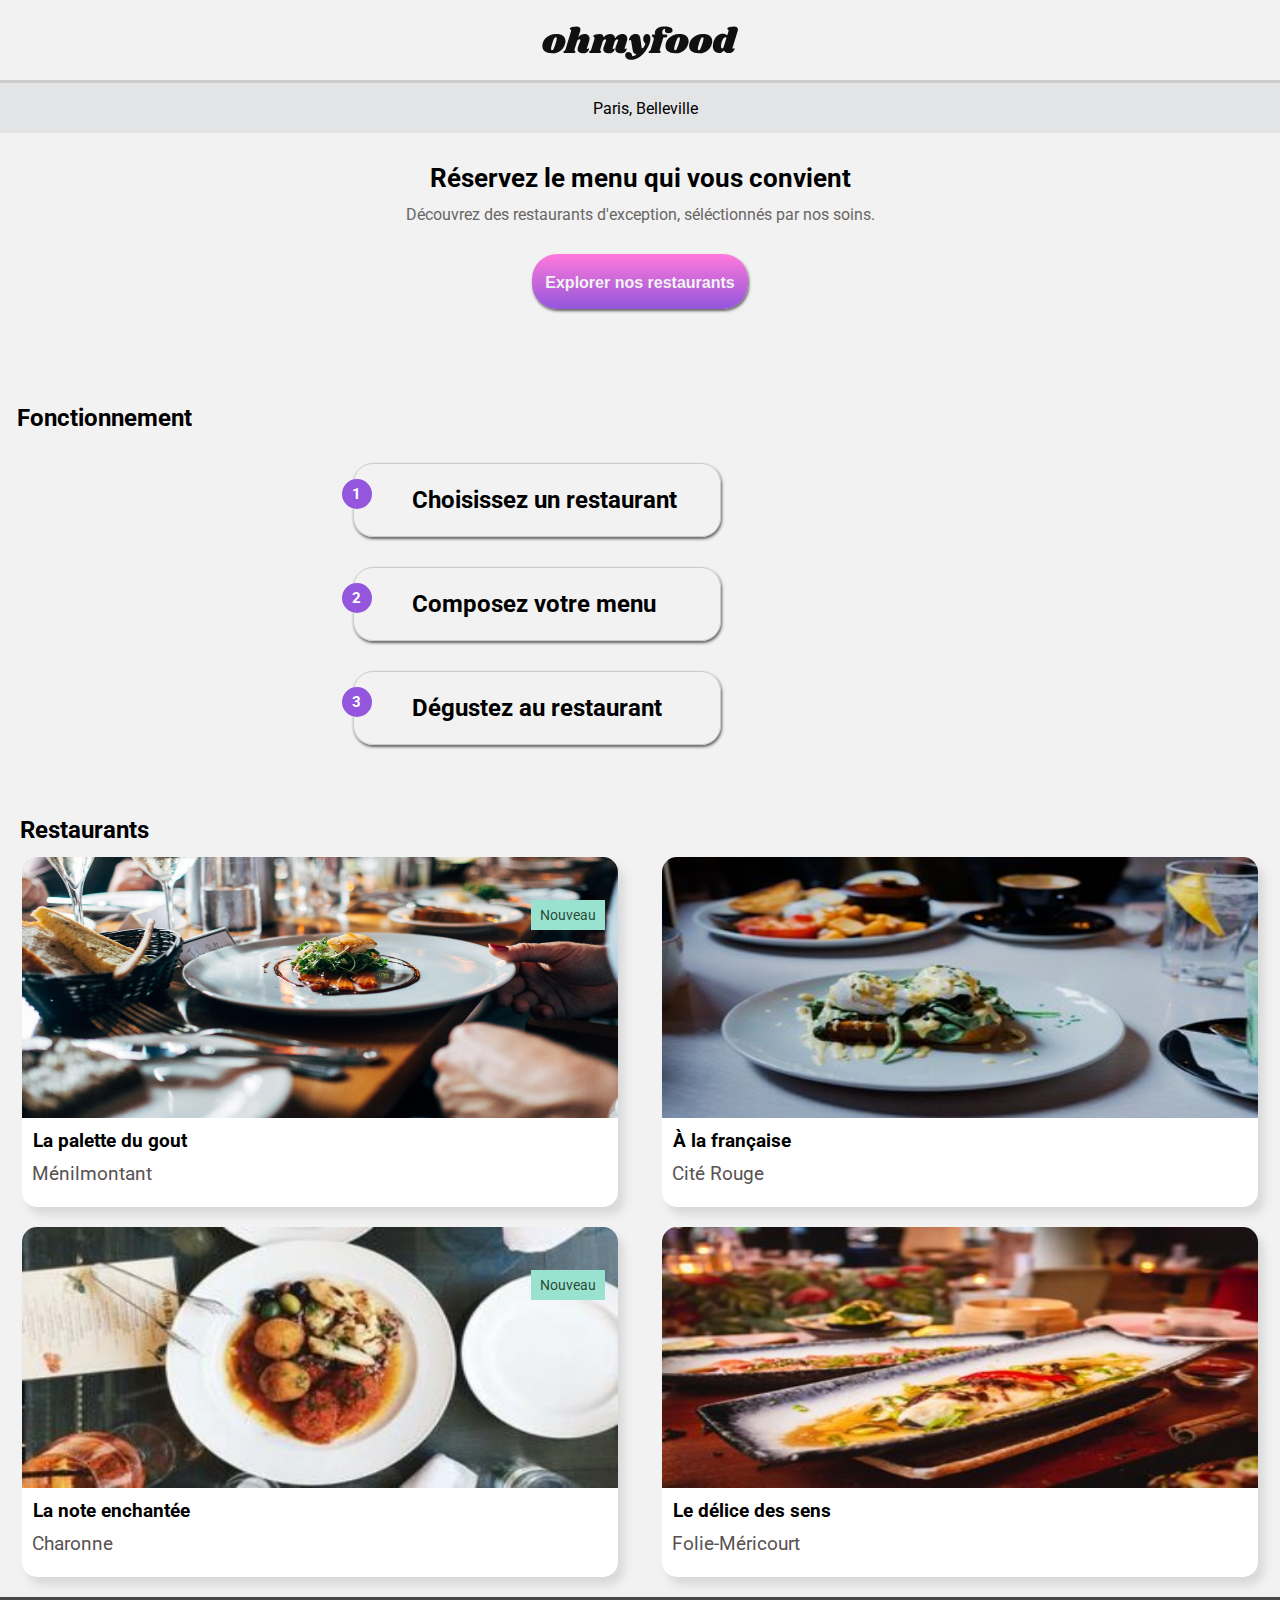
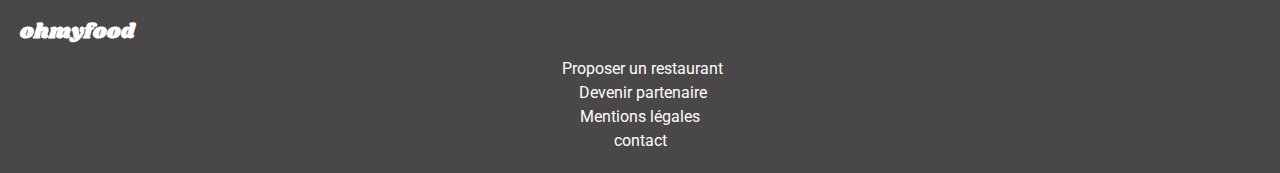
==== commit 175e0cad: "design the animation" ====
--- a/index.html
+++ b/index.html
@@ -6,21 +6,28 @@
     <meta name="viewport" content="width=device-width, initial-scale=1.0">
     <meta name="description" content="Oh myfood, site de réservation de restaurants en ligne à Paris">
     <title>ohmyfood</title>
-    <link rel="stylesheet" href="https://fonts.googleapis.com/css2?family=Roboto&display=swap">
-    <link rel="stylesheet" href="https://pro.fontawesome.com/releases/v5.10.0/css/all.css"
+     <link rel="stylesheet" href="https://pro.fontawesome.com/releases/v5.10.0/css/all.css"
         integrity="sha384-AYmEC3Yw5cVb3ZcuHtOA93w35dYTsvhLPVnYs9eStHfGJvOvKxVfELGroGkvsg+p" crossorigin="anonymous" />
     <link rel="stylesheet" href="css/main.css">
 
 </head>
 
 <body>
-    <!---Animation 
-    <div class="loader">
-        <div class="loading">Loading<br>
-            <h3>Thank you for waiting</h3>
-            <p><i class="fa fa-spinner spin"></i></p>
+    <!---Animation -->
+    <div class="pre-load">
+        <!-- animation spinner -->
+        <div class="spinner">
+            <p>
+                <i class="fa fa-spinner spin"></i>
+                </p>
         </div>
-    </div>-->
+                 <!--message qui accompagne l'animation spinner-->
+        <div class="loading-message">
+            <span class="header-logo">Ohmyfood</span>
+           <p> arrive dans quelques instants !</p>
+        </div>
+
+    </div>
     <div class="container">
         <header>
             <!--navbar-->
@@ -75,7 +82,7 @@
             <div class="restaurant">
                 <div class="firstContainer">
                     <div class="img_box">
-                        <a href="P3_Mario_Michael_Achille_06012021/menu1.html">
+                        <a href="./menu1.html">
                             <img src="images/restau/jay-wennington.jpg" alt="jay-wennington-N">
                             <span class="btnNouveaux">Nouveau</span></a>
                         <div class="description">
@@ -83,9 +90,8 @@
                             <div class="heart">
                                 <i class="far fa-heart"></i>
                                 <svg class="heart-one" version="1.1" xmlns="http://www.w3.org/2000/svg" width="50px"
-                                height="50px" viewBox="0 0 50 50"
-                                preserveAspectRatio="xMidYMid meet">
-                                <clipPath id="heart-one-path">
+                                height="50px" viewBox="0 0 50 50" >
+                                <clipPath id="heart-one-path" >
                                     <path d="M2,8 A5,5,0,0,1,12,8 A5,5,0,0,1,22,8 Q22,16,12,23 Q2,16,2,8 Z" />
                                 </clipPath>
                             </svg>                             
@@ -96,68 +102,61 @@
                         </div>
                     </div>
                     <div class="img_box">
-                        <a href="P3_Mario_Michael_Achille_06012021/menu2.html">
+                        <a href="./menu2.html">
                             <img src="images/restau/stilB.jpg" alt="shotsoflouis">
                             <span class="btnNouveaux">Nouveau</span></a>
                         <div class="description">
                             <h3>La note enchantée</h3>
                             <div class="heart">
                                 <i class="far fa-heart"></i>
-                                <svg class="heart-one" version="1.1" xmlns="http://www.w3.org/2000/svg" width="30px"
-                                    height="30px" viewBox="0 0 1280.000000 1280.000000"
-                                    preserveAspectRatio="xMidYMid meet">
-                                    <clipPath id="heart-one-path">
-                                        <path d="M2,8 A5,5,0,0,1,12,8 A5,5,0,0,1,22,8 Q22,16,12,23 Q2,16,2,8 Z" />
-                                    </clipPath>
+                                <svg class="heart-one" version="1.1" xmlns="http://www.w3.org/2000/svg" width="50px"
+                                    height="50px" viewBox="0 0 1280.000000 1280.000000">
+                                    
                                 </svg>
                             </div>
                         </div>
                         <div class="second_descript">
                             <p>Charonne</p>
                         </div>
-                    </div>
+                    </div> 
                 </div>
-                <div class="secondContainer">
+                <div class="secondContainer">              
                     <div class="img_box">
-                        <a href="P3_Mario_Michael_Achille_06012021/menu3.html">
-                            <img src="images/restau/toa-heftiba.jpg" alt="stil"></a>
-                        <div class="description">
-                            <h3>A la française </h3>
+                        <a href="./menu3.html">
+                            <img src="images/restau/toa-heftiba.jpg" alt="shotsoflouis">
+                            </a>
+                        <div class="descriptions">
+                            <h3>À la française</h3>
                             <div class="heart">
                                 <i class="far fa-heart"></i>
                                 <svg class="heart-one" version="1.1" xmlns="http://www.w3.org/2000/svg" width="30px"
-                                height="30px" viewBox="0 0 1280.000000 1280.000000"
-                                preserveAspectRatio="xMidYMid meet">
-                                <clipPath id="heart-one-path">
-                                    <path d="M2,8 A5,5,0,0,1,12,8 A5,5,0,0,1,22,8 Q22,16,12,23 Q2,16,2,8 Z" />
-                                </clipPath>
-                            </svg>
+                                    height="30px" viewBox="0 0 1280.000000 1280.000000">
+                                   
+                                </svg>
                             </div>
                         </div>
                         <div class="second_descript">
                             <p>Cité Rouge</p>
                         </div>
-                    </div>
+                    </div>       
                     <div class="img_box">
-                        <a href="P3_Mario_Michael_Achille_06012021/menu4.html">
-                            <img src="images/restau/louis-hansel-shotsoflouis.jpg" alt="toa-heftiba"></a>
-                        <div class="description">
+                        <a href="./menu4.html">
+                            <img src="images/restau/louis-hansel-shotsoflouis.jpg" alt="shotsoflouis">
+                            </a>
+                        <div class="descriptions">
                             <h3>Le délice des sens</h3>
                             <div class="heart">
                                 <i class="far fa-heart"></i>
                                 <svg class="heart-one" version="1.1" xmlns="http://www.w3.org/2000/svg" width="30px"
-                                    height="30px" viewBox="0 0 1280.000000 1280.000000"
-                                    preserveAspectRatio="xMidYMid meet">
-                                    <clipPath id="heart-one-path">
-                                        <path d="M2,8 A5,5,0,0,1,12,8 A5,5,0,0,1,22,8 Q22,16,12,23 Q2,16,2,8 Z" />
-                                    </clipPath>
+                                    height="30px" viewBox="0 0 1280.000000 1280.000000">                                   
+                                    
                                 </svg>
                             </div>
                         </div>
                         <div class="second_descript">
                             <p>Folie-Méricourt</p>
                         </div>
-                    </div>
+                    </div>       
                 </div>
             </div>
         </section>
--- a/css/main.css
+++ b/css/main.css
@@ -1,124 +1,148 @@
-/* fonts */
 @import url("https://fonts.googleapis.com/css2?family=Shrikhand&display=swap");
 @import url("https://fonts.googleapis.com/css2?family=Roboto:wght@100;300;400;500;700;900&family=Shrikhand&display=swap");
-.loader {
-  -webkit-transition: -webkit-transform 3s;
-  transition: -webkit-transform 3s;
-  transition: transform 3s;
-  transition: transform 3s, -webkit-transform 3s;
-  -webkit-animation-fill-mode: both;
-          animation-fill-mode: both;
+/* Animation */
+.pre-load {
+  position: fixed;
+  top: 70px;
+  width: 100%;
+  height: 100%;
+  bottom: 5%;
+  background: #fff;
+  -webkit-animation: opac 15s  forwards;
+          animation: opac 15s  forwards;
+}
+
+.spinner {
+  width: 100%;
+  height: 100%;
+  position: fixed;
+  left: 0;
+  top: 0;
+}
+
+.spin {
+  -webkit-animation: spinnerAnimation 2s infinite linear;
+          animation: spinnerAnimation 2s infinite linear;
+  position: absolute;
+  top: 35%;
+  left: 40%;
+  font-size: 64px;
+  color: #9356DC;
+}
+
+.loading-message {
+  font-family: "Roboto", serif;
+  font-size: 1.6rem;
+  text-align: center;
+  width: 80%;
+  position: fixed;
+  left: 10%;
+  margin-bottom: 120px;
+  padding-top: 70px;
+  font-weight: bolder;
+  color: #9356DC;
+}
+
+.check {
+  width: 140px;
+  background-color: #99e2d0;
+  height: 80px;
+  border-radius: 0px 14px 14px 0px;
+  margin-right: -150px;
+  -webkit-transition: margin 1s ease-in-out;
+  transition: margin 1s ease-in-out;
   display: -webkit-box;
   display: -ms-flexbox;
   display: flex;
-  height: 100vh;
-  width: 100%;
-  justify-items: center;
   -webkit-box-pack: center;
       -ms-flex-pack: center;
           justify-content: center;
-  background-color: #fff;
-  position: absolute;
-  display: none;
-  font-family: "Shrikhand", cursive;
-  font-size: 40px;
-  color: palevioletred;
-  top: 0;
-}
-
-.loading {
-  margin-top: 24%;
-  text-align: center;
-}
-
-.loading h3 {
-  color: var(--primaryColor);
-  font-size: 24px;
-  margin-bottom: 20px;
-}
-
-.loader::after {
-  content: "\2026";
-  display: inline-block;
-  overflow: hidden;
-  vertical-align: bottom;
-  -webkit-animation: dots steps(3, end) 2s;
-          animation: dots steps(3, end) 2s;
-  width: 0px;
-  margin-right: 100px;
-  margin-top: 90%;
-}
-
-.spin {
-  position: relative;
-  -webkit-animation: spin 2s linear;
-          animation: spin 2s linear;
-  z-index: 6;
-  top: 34%;
-  right: 0;
-  opacity: 0;
-  font-size: 64px;
-  color: palevioletred;
-}
-
-@-webkit-keyframes spin {
+  -webkit-box-align: center;
+      -ms-flex-align: center;
+          align-items: center;
+  color: #fff;
+  font-size: 36px;
+}
+
+@-webkit-keyframes margin {
+  from {
+    margin-right: -150px;
+  }
+  to {
+    margin-right: 150px;
+  }
+}
+
+@keyframes margin {
+  from {
+    margin-right: -150px;
+  }
+  to {
+    margin-right: 150px;
+  }
+}
+
+@-webkit-keyframes spinnerAnimation {
   0% {
     -webkit-transform: rotate(0deg);
             transform: rotate(0deg);
   }
   100% {
-    -webkit-transform: rotate(380deg);
-            transform: rotate(380deg);
-  }
-}
-
-@keyframes spin {
+    -webkit-transform: rotate(359deg);
+            transform: rotate(359deg);
+  }
+}
+
+@keyframes spinnerAnimation {
   0% {
     -webkit-transform: rotate(0deg);
             transform: rotate(0deg);
   }
   100% {
-    -webkit-transform: rotate(380deg);
-            transform: rotate(380deg);
-  }
-}
-
-/*@-webkit-keyframes fadeOut {
-    0% {opacity: 1;}
-    100% {opacity: 0;}
-    }*/
-@-webkit-keyframes fadeOut {
+    -webkit-transform: rotate(359deg);
+            transform: rotate(359deg);
+  }
+}
+
+@-webkit-keyframes opac {
+  from {
+    opacity: 1;
+  }
+  to {
+    opacity: 0;
+  }
+}
+
+@keyframes opac {
+  from {
+    opacity: 1;
+  }
+  to {
+    opacity: 0;
+  }
+}
+
+@-webkit-keyframes displayContainer {
   0% {
+    opacity: 0;
+  }
+  80% {
+    opacity: 0;
+  }
+  100% {
     opacity: 1;
   }
+}
+
+@keyframes displayContainer {
+  0% {
+    opacity: 0;
+  }
+  80% {
+    opacity: 0;
+  }
   100% {
-    opacity: 0;
-  }
-}
-@keyframes fadeOut {
-  0% {
     opacity: 1;
-  }
-  100% {
-    opacity: 0;
-  }
-}
-
-@-webkit-keyframes dots {
-  from {
-    width: 0.25;
-  }
-  to {
-    width: 1.25em;
-  }
-}
-
-@keyframes dots {
-  from {
-    width: 0.25;
-  }
-  to {
-    width: 1.25em;
   }
 }
 
@@ -338,7 +362,6 @@
   }
 }
 
-/*@import "Shrikhand/OFL.txt";*/
 /* variables */
 :root {
   --primaryColor: #9356dc;
@@ -407,12 +430,21 @@
   font-size: 1.2em;
 }
 
-h3 {
+/*h3 {
   color: #ccc;
-}
-
+}*/
 ul li {
   line-height: 1.5;
+}
+
+.container {
+  position: relative;
+  overflow: hidden;
+  z-index: 1;
+  -webkit-animation: displayContainer 8s;
+          animation: displayContainer 8s;
+  width: 100%;
+  background-color: #F2F2F2;
 }
 
 /* mobile styles */
@@ -492,7 +524,6 @@
           justify-content: center;
   text-align: center;
   background: var(--bgglobal);
-  z-index: -1;
 }
 
 .hero h1 {
@@ -505,27 +536,30 @@
 }
 
 .hero .presantation_moto p {
-  font-size: 16px;
+  font-size: 1rem;
 }
 
 .hero .btn {
   border: none;
-  border-radius: 20px;
+  border-radius: 25px;
   font-weight: bolder;
   -webkit-box-shadow: 1px 2px 3px rgba(0, 0, 0, 0.6);
           box-shadow: 1px 2px 3px rgba(0, 0, 0, 0.6);
   display: inline-block;
   margin: 30px auto;
   color: var(--bgglobal);
-  background: -webkit-gradient(linear, left top, right bottom, from(#FF79DA), to(#9356DC));
-  background: linear-gradient(to right bottom, #FF79DA, #9356DC);
-  padding: 10px 20px;
-  height: 45px;
-  width: 206px;
-  font-size: 14px;
-  position: relative;
-  z-index: 1;
+  background: -webkit-gradient(linear, left top, left bottom, from(#ff79da), to(#9356dc));
+  background: linear-gradient(to bottom, #ff79da, #9356dc);
+  padding: 20px 5px;
+  height: 55px;
+  width: 216px;
+  font-size: 1rem;
   cursor: pointer;
+}
+
+.hero .btn:hover {
+  background: -webkit-gradient(linear, left top, left bottom, from(#ff79da), to(#be99eb));
+  background: linear-gradient(to bottom, #ff79da, #be99eb);
 }
 
 .hero .btn:hover .btn__bg {
@@ -692,6 +726,18 @@
   font-size: 14px;
 }
 
+.restaurant .img_box .descriptions {
+  display: -webkit-box;
+  display: -ms-flexbox;
+  display: flex;
+  -webkit-box-pack: justify;
+      -ms-flex-pack: justify;
+          justify-content: space-between;
+  margin-left: 11px;
+  line-height: 2;
+  width: 77%;
+}
+
 .restaurant .img_box .description {
   display: -webkit-box;
   display: -ms-flexbox;
@@ -701,37 +747,37 @@
           justify-content: space-between;
   margin-left: 11px;
   line-height: 2;
-  width: 73%;
-}
-
-.restaurant .img_box .description .heart {
-  margin-right: -53px;
-  margin-top: 4px;
-}
-
-.restaurant .img_box .description .heart .far {
+}
+
+.restaurant .img_box .description h3 {
+  font-size: 1rem;
+}
+
+.restaurant .img_box .heart {
+  -webkit-box-pack: end;
+      -ms-flex-pack: end;
+          justify-content: end;
+  padding: 1px;
   font-size: 1.2rem;
+}
+
+.restaurant .img_box .heart .far {
   opacity: 1;
   color: #000;
   margin-top: -15px;
-  margin-left: 1px;
   font-weight: 100;
   position: relative;
   top: 0px;
-  left: 25px;
-}
-
-.restaurant .img_box .description .heart .far:hover {
-  opacity: 0;
-}
-
-.restaurant .img_box .description .heart .heart-one {
-  left: 0;
+  left: 66px;
+}
+
+.restaurant .img_box .heart .heart-one {
+  left: 40px;
   right: 0;
   width: 23px;
   height: 25px;
-  -webkit-clip-path: url(#heart-one-path);
-  clip-path: url(#heart-one-path);
+  -webkit-clip-path: url("#heart-one-path");
+          clip-path: url("#heart-one-path");
   opacity: 0;
   top: 5px;
   position: relative;
@@ -739,23 +785,27 @@
   cursor: pointer;
 }
 
-.restaurant .img_box .description .heart .heart-one:hover {
+.restaurant .img_box .heart .heart-one:hover {
   -webkit-animation: heart 800ms forwards;
-  animation: heart 800ms forwards;
+          animation: heart 800ms forwards;
   opacity: 1;
 }
 
-.restaurant .img_box .description .heart path {
+.restaurant .img_box .heart .heart-one:hover .far:hover {
+  opacity: 0;
+}
+
+.restaurant .img_box .heart .heart-one path {
   border-color: black;
 }
 
 .restaurant .img_box .second_descript {
   color: #585151;
   margin-left: 10px;
-  font-size: 16px;
-}
-
-/*========First Page Menu=======*/
+  font-size: 1.2rem;
+}
+
+/*========Pages Menu=======*/
 section {
   height: auto;
   display: -webkit-box;
@@ -765,6 +815,7 @@
   -webkit-box-direction: normal;
       -ms-flex-direction: column;
           flex-direction: column;
+  background: var(--bgglobal);
 }
 
 .image_menu img {
@@ -777,10 +828,6 @@
   display: -webkit-box;
   display: -ms-flexbox;
   display: flex;
-  -webkit-box-orient: vertical;
-  -webkit-box-direction: normal;
-      -ms-flex-direction: space-between;
-          flex-direction: space-between;
   -webkit-box-align: center;
       -ms-flex-align: center;
           align-items: center;
@@ -792,13 +839,13 @@
 }
 
 .title_menu .fa-heart {
-  margin-left: 20%;
+  margin-left: 24%;
   font-size: 20px;
 }
 
 .title_menu h1 {
   font-size: 1.2rem;
-  font-family: Shrikhand,serif;
+  font-family: 'Shrikhand', cursive;
 }
 
 .start {
@@ -810,12 +857,8 @@
 }
 
 .start h1 {
-  font-weight: thin;
+  font-weight: bolder;
   font-size: 0.9rem;
-}
-
-.secPage {
-  background: var(--bgglobal);
 }
 
 #button {
@@ -827,27 +870,131 @@
   border-radius: 30px;
   padding: 10px;
   text-align: center;
-  background: -webkit-gradient(linear, left top, right bottom, from(#ff79da), to(#9356dc));
-  background: linear-gradient(to right bottom, #ff79da, #9356dc);
+  background: -webkit-gradient(linear, left top, left bottom, from(#ff79da), to(#9356dc));
+  background: linear-gradient(to bottom, #ff79da, #9356dc);
   -webkit-box-shadow: 4px 4px 9px #cccccc;
   box-shadow: 4px 4px 9px #cccccc;
   cursor: pointer;
 }
 
+#button:hover {
+  opacity: 1.5;
+  background: -webkit-gradient(linear, left top, left bottom, from(#ff79da), to(#66537e));
+  background: linear-gradient(to bottom, #ff79da, #66537e);
+}
+
 .center {
   margin: 0 10px;
 }
 
 .btn_Entree {
-  height: 70px;
+  /* height: 81px;
   width: 100%;
   margin: 27px auto;
   background-color: #fff;
   border-radius: 15px;
   padding: 10px;
-  -webkit-box-shadow: 1px 1px #dadada;
-          box-shadow: 1px 1px #dadada;
+  box-shadow: 1px 1px #dadada;*/
   cursor: pointer;
+  /*  &::after {
+    display: flex;
+    position: relative;
+    content: "\f058";
+    font-family: "Font Awesome 5 Pro";
+    line-height: 1.5;
+    padding-left: 14px;
+    padding-top: 10px;
+    color: #fff;
+    font-size: 36px;
+    height: 76px;
+    opacity: 0;
+   
+    width: 61px;
+    top: -63px;
+    bottom: 0;
+    background-color: var(--tertiaire);
+    border-top-right-radius: 14px;
+    border-bottom-right-radius: 11px;
+  }
+  &:hover {
+    border-radius: 10px;
+    box-shadow: 0px 6px 15px #0000ff61;
+    padding: 1rem 0 1rem 0;
+    h3 {
+      font-size: 15px;
+      margin-left: 12px;
+    }
+    .flex_container {
+      width: 208px;
+      position: relative;
+      left: 11px;
+      p {
+        font-size: 12px;
+      }
+    }
+    &:nth-child(1) {
+      &::after {
+        animation-name: margin 1s ease-in-out;
+      
+        animation-duration: 500ms;
+        opacity: 1;
+       
+      }
+      &#enchanter1 {
+        &::after {
+          top: -73px;
+          height: 70px;
+        }
+      }
+    }
+    &:nth-child(2) {
+      &::after {
+        animation-name: fadeInRight;
+        animation-duration: 500ms;
+        opacity: 1;
+       
+      }
+      &#enchanter2 {
+        &::after {
+          top: -63px;
+          height: 74px;
+        }
+      }
+    }
+    &:nth-child(3) {
+      &::after {
+        animation-name: fadeInRight;
+        animation-duration: 500ms;
+        opacity: 1;
+       
+      }
+      &#enchanter3 {
+        &::after {
+          top: -63px;
+          height: 78px;
+        }
+      }
+    }
+    &:nth-child(4) {
+      &::after {
+        animation-name: fadeInRight;
+        animation-duration: 500ms;
+        opacity: 1;
+      }
+      &#enchanter4 {
+        &::after {
+          top: -63px;
+          height: 78px;
+        }
+      }
+    }
+  }
+
+  h3 {
+    color: #000;
+    margin-left: 2px;
+    font-size: 18px;
+  }*/
 }
 
 .btn_Entree:nth-child(1) {
@@ -865,79 +1012,63 @@
           animation: fadeIn 1000ms 800ms ease-out backwards;
 }
 
-.btn_Entree::after {
-  display: -webkit-box;
-  display: -ms-flexbox;
-  display: flex;
-  position: relative;
-  content: "\f058";
-  font-family: "Font Awesome 5 Pro";
-  line-height: 1.5;
-  padding-left: 14px;
-  padding-top: 8px;
-  color: #fff;
-  font-size: 36px;
-  height: 62px;
-  opacity: 0;
-  left: 75%;
-  width: 73px;
-  top: -63px;
-  bottom: 0;
-  background-color: var(--tertiaire);
-  border-top-right-radius: 14px;
-  border-bottom-right-radius: 11px;
-}
-
-.btn_Entree:hover {
-  border-radius: 10px;
-  -webkit-box-shadow: 0px 6px 15px #0000ff61;
-          box-shadow: 0px 6px 15px #0000ff61;
-  padding: 1rem 0 1rem 0;
-}
-
-.btn_Entree:hover h3 {
-  font-size: 1rem;
-  margin-left: 12px;
-}
-
-.btn_Entree:hover .flex_container {
-  width: 218px;
-  margin-left: 11px;
-  margin-right: 10px;
-  position: relative;
-}
-
-.btn_Entree:hover .flex_container p {
-  font-size: 13px;
-}
-
-.btn_Entree:hover:nth-child(1)::after {
-  -webkit-animation-name: fadeInRight;
-          animation-name: fadeInRight;
-  -webkit-animation-duration: 500ms;
-          animation-duration: 500ms;
-  opacity: 1;
-}
-
-.btn_Entree:hover:nth-child(2)::after {
-  -webkit-animation-name: fadeInRight;
-          animation-name: fadeInRight;
-  -webkit-animation-duration: 500ms;
-          animation-duration: 500ms;
-  opacity: 1;
-}
-
-.btn_Entree:hover:nth-child(3)::after {
-  -webkit-animation-name: fadeInRight;
-          animation-name: fadeInRight;
-  -webkit-animation-duration: 500ms;
-          animation-duration: 500ms;
-  opacity: 1;
-}
-
-.btn_Entree h3 {
-  color: #000;
-  margin-left: 2px;
+.btn_Entree:nth-child(4) {
+  -webkit-animation: fadeIn 1000ms 800ms ease-out backwards;
+          animation: fadeIn 1000ms 800ms ease-out backwards;
+}
+
+.btn_Plats {
+  cursor: pointer;
+}
+
+.btn_Plats:nth-child(1) {
+  -webkit-animation: fadeIn 1000ms 200ms ease-out backwards;
+          animation: fadeIn 1000ms 200ms ease-out backwards;
+}
+
+.btn_Plats:nth-child(2) {
+  -webkit-animation: fadeIn 1000ms 600ms ease-out backwards;
+          animation: fadeIn 1000ms 600ms ease-out backwards;
+}
+
+.btn_Plats:nth-child(3) {
+  -webkit-animation: fadeIn 1000ms 800ms ease-out backwards;
+          animation: fadeIn 1000ms 800ms ease-out backwards;
+}
+
+.btn_Dessert {
+  cursor: pointer;
+}
+
+.btn_Dessert:nth-child(1) {
+  -webkit-animation: fadeIn 1000ms 200ms ease-out backwards;
+          animation: fadeIn 1000ms 200ms ease-out backwards;
+}
+
+.btn_Dessert:nth-child(2) {
+  -webkit-animation: fadeIn 1000ms 600ms ease-out backwards;
+          animation: fadeIn 1000ms 600ms ease-out backwards;
+}
+
+.btn_Dessert:nth-child(3) {
+  -webkit-animation: fadeIn 1000ms 800ms ease-out backwards;
+          animation: fadeIn 1000ms 800ms ease-out backwards;
+}
+
+#platsFirst {
+  height: 78px;
+}
+
+#platsFirst h3 {
+  font-size: 0.8rem;
+}
+
+#platsSecond {
+  height: 78px;
+}
+
+#platsSecond h3 {
+  font-size: 0.8rem;
 }
 
 .flex_container {
@@ -995,7 +1126,7 @@
   transition: all 0.5s;
 }
 
-/*======== End First Page Menu=======*/
+/*======== End Page Menu=======*/
 /* =========FOOTER===========*/
 footer {
   background-color: #494747;
@@ -1006,7 +1137,7 @@
 
 footer h3 {
   color: #fff;
-  font-family: "Shrikhand",serif;
+  font-family: "Shrikhand", serif;
   font-size: 1.3rem;
   font-weight: bolder;
   /*letter-spacing: var(--mainSpacing); */
@@ -1022,7 +1153,138 @@
   text-decoration: none;
 }
 
+.meal {
+  background-color: #fff;
+  border-radius: 14px;
+  -webkit-box-shadow: 3px 6.4px 16px #d3d0d3;
+          box-shadow: 3px 6.4px 16px #d3d0d3;
+  display: -webkit-box;
+  display: -ms-flexbox;
+  display: flex;
+  -webkit-box-orient: horizontal;
+  -webkit-box-direction: normal;
+      -ms-flex-direction: row;
+          flex-direction: row;
+  -webkit-box-pack: justify;
+      -ms-flex-pack: justify;
+          justify-content: space-between;
+  -webkit-box-align: center;
+      -ms-flex-align: center;
+          align-items: center;
+  margin: 15px 0px;
+  padding: 10px 0px 10px 10px;
+  height: 81px;
+  width: 100%;
+  overflow: hidden;
+}
+
+.meal:hover .check {
+  margin: 0px;
+  -webkit-transition: margin 1s ease-in-out;
+  transition: margin 1s ease-in-out;
+}
+
+.meal:hover .check > i {
+  -webkit-animation: spin 1s linear;
+          animation: spin 1s linear;
+}
+
+.meal-text {
+  display: -webkit-box;
+  display: -ms-flexbox;
+  display: flex;
+  -webkit-box-orient: vertical;
+  -webkit-box-direction: normal;
+      -ms-flex-direction: column;
+          flex-direction: column;
+  -webkit-box-pack: center;
+      -ms-flex-pack: center;
+          justify-content: center;
+  -ms-flex-line-pack: center;
+      align-content: center;
+  width: 100%;
+  white-space: nowrap;
+  text-overflow: ellipsis;
+  overflow: hidden;
+}
+
+.meal-text--title {
+  line-height: 2;
+}
+
+.meal-text--title h3 {
+  white-space: nowrap;
+  text-overflow: ellipsis;
+  overflow: hidden;
+  padding-bottom: 10px;
+}
+
+.meal-text--title h4 {
+  white-space: nowrap;
+  text-overflow: ellipsis;
+  overflow: hidden;
+  padding-bottom: 2px;
+  color: #838080;
+}
+
+.meal-text--price {
+  color: black;
+  display: -webkit-box;
+  display: -ms-flexbox;
+  display: flex;
+  -ms-flex-item-align: end;
+      align-self: flex-end;
+  justify-self: baseline;
+  margin-right: 35px;
+}
+
 /* ======End Footer=========*/
+@media (width: 320px) {
+  .btn_Entree::after {
+    left: 75%;
+  }
+  .btn_Plats::after {
+    left: 75%;
+  }
+  .btn_Dessert::after {
+    left: 75%;
+  }
+}
+
+@media (width: 375px) {
+  .title_menu .fa-heart {
+    margin-left: 34%;
+  }
+  .btn_Entree::after {
+    left: 79%;
+  }
+  .btn_Plats::after {
+    left: 80%;
+  }
+  .btn_Dessert::after {
+    left: 80%;
+  }
+}
+
+@media (width: 425px) {
+  .title_menu .fa-heart {
+    margin-left: 41%;
+    font-size: 25px;
+  }
+  .title_menu h1 {
+    font-size: 1.5rem;
+  }
+  .btn_Entree::after {
+    left: 82%;
+  }
+  .btn_Plats::after {
+    left: 82%;
+  }
+  .btn_Dessert::after {
+    left: 82%;
+  }
+}
+
 /* small tablet styles */
 @media screen and (min-width: 620px) {
   .image_menu img {
@@ -1038,19 +1300,50 @@
     margin-left: 60%;
     font-size: 33px;
   }
+  .title_menu h1 {
+    font-size: 1.8rem;
+  }
+  .restaurant {
+    -webkit-box-orient: horizontal;
+    -webkit-box-direction: normal;
+        -ms-flex-direction: row;
+            flex-direction: row;
+  }
+  .restaurant .btnNouveaux {
+    top: -222px !important;
+  }
   .restaurant .img_box {
-    height: 400px;
+    height: 350px;
   }
   .restaurant .img_box img {
-    height: 309px;
+    height: 261px;
   }
   .description {
-    width: 81%;
+    width: 77%;
+  }
+  .description h3 {
+    font-size: 1.2rem !important;
+  }
+  .secmenus .menus_div {
+    margin: 1px 26%;
+    width: 73%;
+  }
+  .btn_Entree::after {
+    left: 90%;
+  }
+  .btn_Plats::after {
+    left: 90%;
+  }
+  .btn_Dessert::after {
+    left: 90%;
   }
 }
 
 /* large tablet & laptop styles */
 @media screen and (min-width: 960px) {
+  .title_menu h1 {
+    font-size: 1.8rem;
+  }
   .menus {
     display: -webkit-box;
     display: -ms-flexbox;
@@ -1061,10 +1354,18 @@
             flex-direction: row;
   }
   .menus .menus_div {
-    margin: 0 auto;
+    margin: 1px 26%;
+    width: 73%;
   }
   .menus .menus_div .button {
-    width: 100%;
+    width: 60%;
+    font-size: 1.5rem;
+  }
+  .secmenus .bgCircle {
+    height: 30px;
+    width: 30px;
+    font-size: 15px;
+    margin-left: -12px;
   }
   .restaurant {
     display: -webkit-box;
@@ -1081,6 +1382,15 @@
   .image_menu img {
     height: 350px;
   }
+  .btn_Entree::after {
+    left: 93%;
+  }
+  .btn_Plats::after {
+    left: 93%;
+  }
+  .btn_Dessert::after {
+    left: 93%;
+  }
   footer h4 {
     text-align: center;
   }
@@ -1091,9 +1401,17 @@
 }
 
 /* desktop styles */
-@media screen and (width: 1024px) {
+@media screen and (width: 1024px) and (max-width: 1900px) {
   .loader {
     display: none;
+  }
+  .navbar_page {
+    display: -webkit-box;
+    display: -ms-flexbox;
+    display: flex;
+    -ms-flex-pack: distribute;
+        justify-content: space-around;
+    height: 100px;
   }
   .navbar_page .nav-page {
     -ms-flex-pack: distribute;
@@ -1104,25 +1422,46 @@
         justify-self: center;
   }
   .navbar_page .nav-page a > i {
-    -ms-grid-column-align: start;
-        justify-self: start;
-  }
-  .menus {
+    justify-self: flex-start;
+    line-height: 2.5;
+  }
+  .restau_location {
+    height: 70px;
+  }
+  .restau_location .map p {
+    font-size: 1.7rem;
+  }
+  .hero h1 {
+    font-size: 1.9rem;
+  }
+  .hero .presantation_moto p {
+    font-size: 1.5rem;
+  }
+  .hero .btn {
+    width: 322px;
+    height: 72px;
+    font-size: 1.5rem;
+  }
+  .secRestau {
+    margin-top: 0px;
+  }
+  .secmenus.menus {
     margin: 0 auto;
     width: 100%;
     height: auto;
   }
-  .menus .menus_div {
-    margin: 0 auto;
-  }
-  .menus .menus_div .button {
+  .secmenus.menus .menus_div {
+    margin: 1px 26%;
+    width: 73%;
+  }
+  .secmenus.menus .button {
     width: 100%;
     cursor: pointer;
   }
-  .menus .menus_div .button:hover {
+  .secmenus.menus .button:hover {
     background-color: rgba(216, 65, 191, 0.068);
   }
-  .menus .menus_div .button:hover i {
+  .secmenus.menus .button:hover i {
     color: var(--primaryColor);
   }
   .restaurant {
@@ -1185,19 +1524,480 @@
     padding: 0;
   }
   .btn_Entree:hover:nth-child(1)::after {
-    left: 90%;
+    left: 85%;
   }
   .btn_Entree:hover:nth-child(2)::after {
-    left: 90%;
+    left: 85%;
   }
   .btn_Entree:hover:nth-child(3)::after {
-    left: 90%;
+    left: 85%;
+  }
+  .btn_Plats {
+    position: relative;
+    width: 50%;
+  }
+  .btn_Plats::before {
+    opacity: 0;
+    height: 83px;
+    right: 0;
+    left: 0;
+    margin-right: 100px;
+    font-size: 50px;
+    width: 50px;
+    border-top-right-radius: 20px;
+    border-bottom-right-radius: 15px;
+    padding: 0;
+  }
+  .btn_Plats:hover:nth-child(1)::after {
+    left: 85%;
+  }
+  .btn_Plats:hover:nth-child(2)::after {
+    left: 85%;
+  }
+  .btn_Plats:hover:nth-child(3)::after {
+    left: 85%;
+  }
+  .btn_Dessert {
+    position: relative;
+    width: 50%;
+  }
+  .btn_Dessert::before {
+    opacity: 0;
+    height: 83px;
+    right: 0;
+    left: 0;
+    margin-right: 100px;
+    font-size: 50px;
+    width: 50px;
+    border-top-right-radius: 20px;
+    border-bottom-right-radius: 15px;
+    padding: 0;
+  }
+  .btn_Dessert:hover:nth-child(1)::after {
+    left: 85%;
+  }
+  .btn_Dessert:hover:nth-child(2)::after {
+    left: 85%;
+  }
+  .btn_Dessert:hover:nth-child(3)::after {
+    left: 85%;
+  }
+  .menus .menus_div .button {
+    width: 81%;
+    font-size: 1.5rem;
+  }
+  #button {
+    height: 70px;
+    padding: 18px;
+    font-size: 1.5rem;
   }
   .image_menu img {
     height: 450px;
   }
+  .title_menu h1 {
+    font-size: 2.2rem;
+  }
   footer {
     text-align: center;
   }
 }
+
+@media screen and (width: 1440px) {
+  .navbar {
+    height: 100px;
+  }
+  .navbar img {
+    width: 250px;
+    height: 50px;
+  }
+  .restau_location {
+    height: 100px;
+    width: 100%;
+  }
+  .restau_location .map {
+    line-height: 2;
+  }
+  .restau_location .map p {
+    font-size: 1.5rem;
+  }
+  .hero h1 {
+    font-size: 2rem;
+  }
+  .hero .presantation_moto p {
+    font-size: 1.5rem;
+  }
+  .hero .btn {
+    width: 320px;
+    font-size: 1.2rem;
+  }
+  .secmenus .bgCircle {
+    height: 40px;
+    width: 40px;
+    font-size: 20px;
+    line-height: 2;
+    margin-left: -18px;
+  }
+  .secmenus .menus .menus_div {
+    margin: 7px 35%;
+  }
+  .secmenus .menus .menus_div ul li {
+    font-size: 1.5rem;
+  }
+  .secmenus .menus .menus_div .button {
+    width: 87%;
+    font-size: 1.5rem;
+  }
+  .restaurant .img_box {
+    width: 73%;
+    height: 419px;
+  }
+  .restaurant .img_box .description h3 {
+    font-size: 1.9rem !important;
+  }
+  .restaurant .img_box .descriptions h3 {
+    font-size: 1.9rem !important;
+  }
+  .restaurant .img_box .second_descript {
+    font-size: 1.3rem;
+  }
+  .restaurant .img_box .heart {
+    font-size: 2.2rem;
+  }
+  .restaurant .img_box img {
+    height: 314px;
+  }
+  .image_menu img {
+    height: 606px;
+  }
+  .title_menu h1 {
+    font-size: 2.2rem;
+  }
+  .title_menu .fa-heart {
+    margin-left: 54%;
+  }
+  .start {
+    font-size: 2rem;
+    width: 5%;
+  }
+  .btn_Entree {
+    position: relative;
+    width: 50%;
+    height: 87px;
+  }
+  .btn_Entree h3 {
+    font-size: 24px;
+  }
+  .btn_Entree .flex_container {
+    font-size: 1.5rem;
+  }
+  .btn_Entree::before {
+    opacity: 0;
+    height: 83px;
+    right: 0;
+    left: 0;
+    margin-right: 100px;
+    font-size: 50px;
+    width: 50px;
+    border-top-right-radius: 20px;
+    border-bottom-right-radius: 15px;
+    padding: 0;
+  }
+  .btn_Entree:hover h3 {
+    font-size: 22px;
+  }
+  .btn_Entree:hover .flex_container {
+    width: 450px;
+  }
+  .btn_Entree:hover .flex_container p {
+    font-size: 17px;
+  }
+  .btn_Entree:hover:nth-child(1)::after {
+    top: -84px;
+    left: 90%;
+  }
+  .btn_Entree:hover:nth-child(2)::after {
+    top: -84px;
+    left: 90%;
+  }
+  .btn_Entree:hover:nth-child(3)::after {
+    top: -84px;
+    left: 90%;
+  }
+  .btn_Plats {
+    position: relative;
+    width: 50%;
+    height: 87px;
+  }
+  .btn_Plats h3 {
+    font-size: 24px;
+  }
+  .btn_Plats .flex_container {
+    font-size: 1.5rem;
+  }
+  .btn_Plats::before {
+    opacity: 0;
+    height: 83px;
+    right: 0;
+    left: 0;
+    margin-right: 100px;
+    font-size: 50px;
+    width: 50px;
+    border-top-right-radius: 20px;
+    border-bottom-right-radius: 15px;
+    padding: 0;
+  }
+  .btn_Plats:hover h3 {
+    font-size: 22px;
+  }
+  .btn_Plats:hover .flex_container {
+    width: 450px;
+  }
+  .btn_Plats:hover .flex_container p {
+    font-size: 17px;
+  }
+  .btn_Plats:hover:nth-child(1)::after {
+    left: 90%;
+    height: 77px;
+    top: -83px;
+  }
+  .btn_Plats:hover:nth-child(2)::after {
+    left: 90%;
+    height: 77px;
+    top: -83px !important;
+  }
+  .btn_Plats:hover:nth-child(3)::after {
+    left: 90%;
+    height: 77px;
+    top: -83px !important;
+  }
+  .btn_Dessert {
+    position: relative;
+    width: 50%;
+  }
+  .btn_Dessert h3 {
+    font-size: 24px;
+  }
+  .btn_Dessert .flex_container {
+    font-size: 1.5rem;
+  }
+  .btn_Dessert::before {
+    opacity: 0;
+    height: 83px;
+    right: 0;
+    left: 0;
+    margin-right: 100px;
+    font-size: 50px;
+    width: 50px;
+    border-top-right-radius: 20px;
+    border-bottom-right-radius: 15px;
+    padding: 0;
+  }
+  .btn_Dessert:hover:nth-child(1)::after {
+    left: 92%;
+  }
+  .btn_Dessert:hover:nth-child(2)::after {
+    left: 92%;
+  }
+  .btn_Dessert:hover:nth-child(3)::after {
+    left: 92%;
+  }
+  #button {
+    height: 70px;
+    font-size: 2rem;
+  }
+  footer {
+    text-align: center;
+  }
+  footer h3 {
+    font-size: 2.5rem;
+  }
+  footer ul li {
+    font-size: 1.9rem;
+  }
+}
+
+@media screen and (width: 1900px) {
+  .navbar {
+    height: 100px;
+  }
+  .navbar img {
+    width: 250px;
+    height: 50px;
+  }
+  .restau_location {
+    height: 100px;
+    width: 100%;
+  }
+  .restau_location .map {
+    line-height: 2;
+  }
+  .restau_location .map p {
+    font-size: 1.5rem;
+  }
+  .hero h1 {
+    font-size: 2rem;
+  }
+  .hero .presantation_moto p {
+    font-size: 1.5rem;
+  }
+  .hero .btn {
+    width: 320px;
+    font-size: 1.2rem;
+  }
+  .secmenus .bgCircle {
+    height: 40px;
+    width: 40px;
+    font-size: 20px;
+    line-height: 2;
+    margin-left: -18px;
+  }
+  .secmenus .menus .menus_div {
+    margin: 7px 35%;
+  }
+  .secmenus .menus .menus_div ul li {
+    font-size: 1.5rem;
+  }
+  .secmenus .menus .menus_div .button {
+    width: 71%;
+    font-size: 1.5rem;
+  }
+  .restaurant .img_box {
+    width: 73%;
+    height: 419px;
+  }
+  .restaurant .img_box .description h3 {
+    font-size: 1.9rem !important;
+  }
+  .restaurant .img_box .descriptions h3 {
+    font-size: 1.9rem !important;
+  }
+  .restaurant .img_box .second_descript {
+    font-size: 1.3rem;
+  }
+  .restaurant .img_box .heart {
+    font-size: 2.2rem;
+  }
+  .restaurant .img_box img {
+    height: 314px;
+  }
+  .image_menu img {
+    height: 606px;
+  }
+  .title_menu h1 {
+    font-size: 2.2rem;
+  }
+  .title_menu .fa-heart {
+    margin-left: 54%;
+  }
+  .start {
+    font-size: 2rem;
+    width: 5%;
+  }
+  .btn_Entree {
+    position: relative;
+    width: 50%;
+  }
+  .btn_Entree h3 {
+    font-size: 24px;
+  }
+  .btn_Entree .flex_container {
+    font-size: 1.5rem;
+  }
+  .btn_Entree::before {
+    opacity: 0;
+    height: 83px;
+    right: 0;
+    left: 0;
+    margin-right: 100px;
+    font-size: 50px;
+    width: 50px;
+    border-top-right-radius: 20px;
+    border-bottom-right-radius: 15px;
+    padding: 0;
+  }
+  .btn_Entree:hover:nth-child(1)::after {
+    left: 92%;
+  }
+  .btn_Entree:hover:nth-child(2)::after {
+    left: 92%;
+  }
+  .btn_Entree:hover:nth-child(3)::after {
+    left: 92%;
+  }
+  .btn_Plats {
+    position: relative;
+    width: 50%;
+  }
+  .btn_Plats h3 {
+    font-size: 24px;
+  }
+  .btn_Plats .flex_container {
+    font-size: 1.5rem;
+  }
+  .btn_Plats::before {
+    opacity: 0;
+    height: 83px;
+    right: 0;
+    left: 0;
+    margin-right: 100px;
+    font-size: 50px;
+    width: 50px;
+    border-top-right-radius: 20px;
+    border-bottom-right-radius: 15px;
+    padding: 0;
+  }
+  .btn_Plats:hover:nth-child(1)::after {
+    left: 92%;
+  }
+  .btn_Plats:hover:nth-child(2)::after {
+    left: 92%;
+  }
+  .btn_Plats:hover:nth-child(3)::after {
+    left: 92%;
+  }
+  .btn_Dessert {
+    position: relative;
+    width: 50%;
+  }
+  .btn_Dessert h3 {
+    font-size: 24px;
+  }
+  .btn_Dessert .flex_container {
+    font-size: 1.5rem;
+  }
+  .btn_Dessert::before {
+    opacity: 0;
+    height: 83px;
+    right: 0;
+    left: 0;
+    margin-right: 100px;
+    font-size: 50px;
+    width: 50px;
+    border-top-right-radius: 20px;
+    border-bottom-right-radius: 15px;
+    padding: 0;
+  }
+  .btn_Dessert:hover:nth-child(1)::after {
+    left: 92%;
+  }
+  .btn_Dessert:hover:nth-child(2)::after {
+    left: 92%;
+  }
+  .btn_Dessert:hover:nth-child(3)::after {
+    left: 92%;
+  }
+  #button {
+    height: 70px;
+    font-size: 2rem;
+  }
+  footer {
+    text-align: center;
+  }
+  footer h3 {
+    font-size: 2.5rem;
+  }
+  footer ul li {
+    font-size: 1.9rem;
+  }
+}
 /*# sourceMappingURL=main.css.map */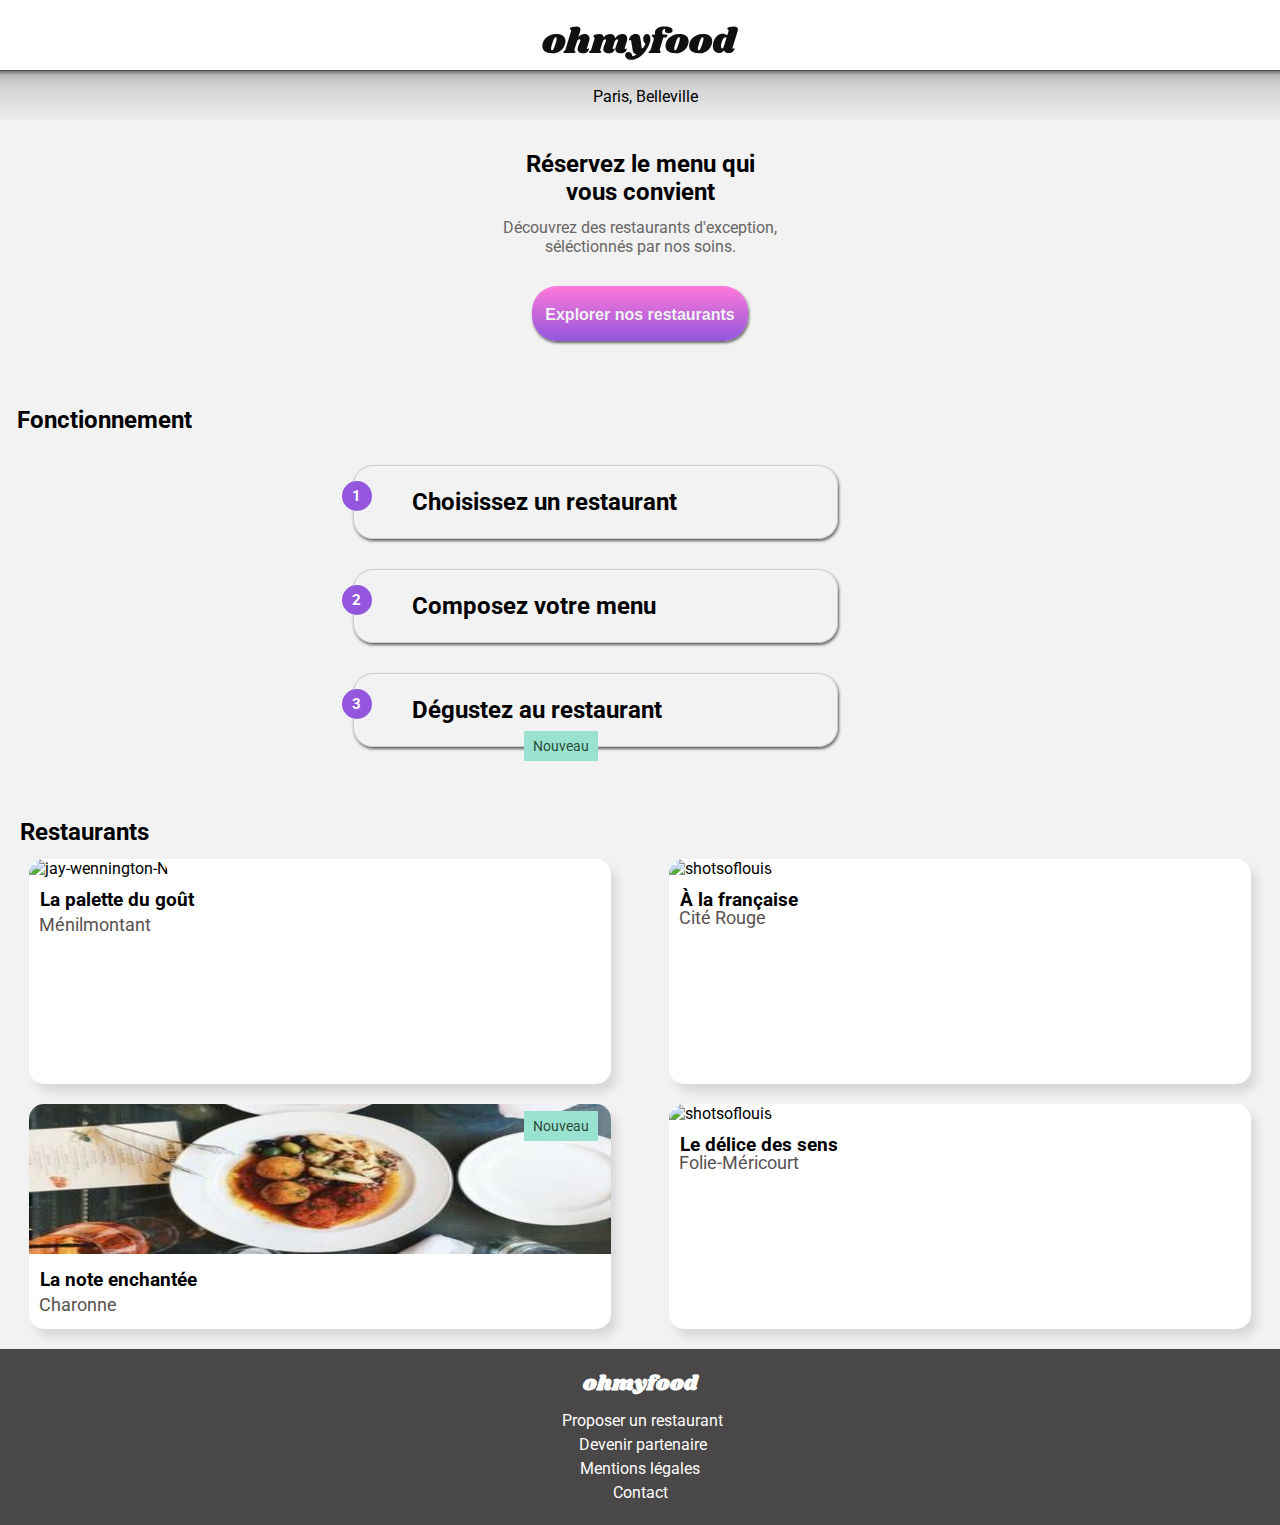
==== commit 0a16885a: "responsive on 1440px" ====
--- a/index.html
+++ b/index.html
@@ -6,10 +6,12 @@
     <meta name="viewport" content="width=device-width, initial-scale=1.0">
     <meta name="description" content="Oh myfood, site de réservation de restaurants en ligne à Paris">
     <title>ohmyfood</title>
-     <link rel="stylesheet" href="https://pro.fontawesome.com/releases/v5.10.0/css/all.css"
+    <link rel="stylesheet" href="css/main.css">
+    <link rel="preconnect" href="https://fonts.gstatic.com">
+    <link href="https://fonts.googleapis.com/css2?family=Roboto:wght@300;400;500;700;800&family=Shrikhand&display=swap"
+        rel="stylesheet">
+    <link rel="stylesheet" href="https://pro.fontawesome.com/releases/v5.10.0/css/all.css"
         integrity="sha384-AYmEC3Yw5cVb3ZcuHtOA93w35dYTsvhLPVnYs9eStHfGJvOvKxVfELGroGkvsg+p" crossorigin="anonymous" />
-    <link rel="stylesheet" href="css/main.css">
-
 </head>
 
 <body>
@@ -19,14 +21,13 @@
         <div class="spinner">
             <p>
                 <i class="fa fa-spinner spin"></i>
-                </p>
+            </p>
         </div>
-                 <!--message qui accompagne l'animation spinner-->
+        <!--message qui accompagne l'animation spinner-->
         <div class="loading-message">
-            <span class="header-logo">Ohmyfood</span>
-           <p> arrive dans quelques instants !</p>
+            <h2 class="header-logo">Ohmyfood</h2>
+            <p> Nous sommes à vous dans quelques instants !</p>
         </div>
-
     </div>
     <div class="container">
         <header>
@@ -35,130 +36,131 @@
                 <img src="images/logo/ohmyfood@2x.svg" alt="logo">
             </nav>
             <!--end navbar-->
+            <div class="restau_location">
+                <div class="map">
+                    <p><i class="fas fa-map-marker-alt"></i> Paris, Belleville</p>
+                </div>
+            </div>
         </header>
-        <div class="restau_location">
-            <div class="map">
-                <p><i class="fas fa-map-marker-alt"></i> Paris, Belleville</p>
-            </div>
-        </div>
         <section class="hero">
-            <h1>Réservez le menu qui vous convient</h1>
+            <h1>Réservez le menu qui <br> vous convient</h1>
             <div class="presantation_moto">
-                <p>Découvrez des restaurants d'exception, séléctionnés par nos soins.</p>
+                <p>Découvrez des restaurants d'exception,<br> séléctionnés par nos soins.</p>
             </div>
             <button type="button" class="btn">
                 Explorer nos restaurants
-                <div class="btn__bg"></div>
+                <span class="btn__bg"></span>
             </button>
         </section>
-        <section>
-            <div class="secmenus">
-                <h2>Fonctionnement</h2>
-                <div class="menus">
-                    <div class="menus_div">
-                        <ul>
-                            <li class="button">
-                                <span class="bgCircle">1</span>
-                                <i class="fas fa-mobile-alt"></i>
-                                <a href="#">Choisissez un restaurant</a>
-                            </li>
-                            <li class="button">
-                                <span class="bgCircle">2</span> <i class="fas fa-list-ul cont-two-icon"></i>
-                                <a href="#">Composez votre menu</a>
-                            </li>
-                            <li class="button" id="third_btn">
-                                <span class="bgCircle">3</span>
-                                <i class="fas fa-store"></i>
-                                <a href="#">Dégustez au restaurant</a>
-                            </li>
-                        </ul>
+        <section class="secmenus">
+            <h2>Fonctionnement</h2>
+            <!--<div -->
+            <div class="menus">
+                <div class="menus_div">
+                    <ul>
+                        <li class="button">
+                            <span class="bgCircle">1</span>
+                            <i class="fas fa-mobile-alt"></i>
+                            <a href="#">Choisissez un restaurant</a>
+                        </li>
+                        <li class="button">
+                            <span class="bgCircle">2</span>
+                            <i class="fas fa-list-ul cont-two-icon"></i>
+                            <a href="#">Composez votre menu</a>
+                        </li>
+                        <li class="button">
+                            <span class="bgCircle">3</span>
+                            <i class="fas fa-store"></i>
+                            <a href="#">Dégustez au restaurant</a>
+                        </li>
+                    </ul>
 
-                    </div>
                 </div>
             </div>
+            <!--</div>-->
         </section>
         <section class="secRestau">
             <h2>Restaurants</h2>
-            <div class="restaurant">
+            <article class="restaurant">
                 <div class="firstContainer">
-                    <div class="img_box">
-                        <a href="./menu1.html">
-                            <img src="images/restau/jay-wennington.jpg" alt="jay-wennington-N">
-                            <span class="btnNouveaux">Nouveau</span></a>
-                        <div class="description">
-                            <h3>La palette du gout</h3>
-                            <div class="heart">
-                                <i class="far fa-heart"></i>
-                                <svg class="heart-one" version="1.1" xmlns="http://www.w3.org/2000/svg" width="50px"
-                                height="50px" viewBox="0 0 50 50" >
-                                <clipPath id="heart-one-path" >
-                                    <path d="M2,8 A5,5,0,0,1,12,8 A5,5,0,0,1,22,8 Q22,16,12,23 Q2,16,2,8 Z" />
-                                </clipPath>
-                            </svg>                             
-                            </div>
-                        </div>
-                        <div class="second_descript">
-                            <p>Ménilmontant</p>
-                        </div>
+                    <div class="card">
+                        <figure>
+                            <a href="./menu1.html">
+                                <img src="images/restau/jay-wennington-C_1.jpg" alt="jay-wennington-N">
+                                <figcaption>
+                                    <span class="btnNouveaux">Nouveau</span>
+                                    <div class="description">
+                                        <h3>La palette du goût</h3>
+                                        <div class="heart2">
+                                            <i class="far fa-heart display-heart"></i>
+                                        </div>
+                                    </div>
+                                    <div class="second_descript">
+                                        <p>Ménilmontant</p>
+                                    </div>
+                                </figcaption>
+                            </a>
+                        </figure>
                     </div>
-                    <div class="img_box">
-                        <a href="./menu2.html">
-                            <img src="images/restau/stilB.jpg" alt="shotsoflouis">
-                            <span class="btnNouveaux">Nouveau</span></a>
-                        <div class="description">
-                            <h3>La note enchantée</h3>
-                            <div class="heart">
-                                <i class="far fa-heart"></i>
-                                <svg class="heart-one" version="1.1" xmlns="http://www.w3.org/2000/svg" width="50px"
-                                    height="50px" viewBox="0 0 1280.000000 1280.000000">
-                                    
-                                </svg>
-                            </div>
-                        </div>
-                        <div class="second_descript">
-                            <p>Charonne</p>
-                        </div>
-                    </div> 
+                    <div class="card">
+                        <figure>
+                            <a href="./menu2.html">
+                                <img src="images/restau/stilB.jpg" alt="shotsoflouis">
+                                <figcaption>
+                                    <span class="btnNouveaux">Nouveau</span>
+                                    <div class="description">
+                                        <h3>La note enchantée</h3>
+                                        <div class="heart2">
+                                            <i class="far fa-heart display-heart"></i>
+                                        </div>
+                                    </div>
+                                    <div class="second_descript">
+                                        <p>Charonne</p>
+                                    </div>
+                                </figcaption>
+                            </a>
+                        </figure>
+                    </div>
                 </div>
-                <div class="secondContainer">              
-                    <div class="img_box">
-                        <a href="./menu3.html">
-                            <img src="images/restau/toa-heftiba.jpg" alt="shotsoflouis">
+                <div class="secondContainer">
+                    <div class="card">
+                        <figure>
+                            <a href="./menu3.html">
+                                <img src="images/restau/toa-heftibC.jpg" alt="shotsoflouis">
+                                <figcaption>
+                                    <div class="descriptions">
+                                        <h3>À la française</h3>
+                                        <div class="heart2">
+                                            <i class="far fa-heart displayHeart"></i>
+                                        </div>
+                                    </div>
+                                    <div class="second_descripts">
+                                        <p>Cité Rouge</p>
+                                    </div>
+                                </figcaption>
                             </a>
-                        <div class="descriptions">
-                            <h3>À la française</h3>
-                            <div class="heart">
-                                <i class="far fa-heart"></i>
-                                <svg class="heart-one" version="1.1" xmlns="http://www.w3.org/2000/svg" width="30px"
-                                    height="30px" viewBox="0 0 1280.000000 1280.000000">
-                                   
-                                </svg>
-                            </div>
-                        </div>
-                        <div class="second_descript">
-                            <p>Cité Rouge</p>
-                        </div>
-                    </div>       
-                    <div class="img_box">
-                        <a href="./menu4.html">
-                            <img src="images/restau/louis-hansel-shotsoflouis.jpg" alt="shotsoflouis">
+                        </figure>
+                    </div>
+                    <div class="card">
+                        <figure>
+                            <a href="./menu4.html">
+                                <img src="images/restau/louis-hansel-shotsoflouis-C.jpg" alt="shotsoflouis">
+                                <figcaption>
+                                    <div class="descriptions">
+                                        <h3>Le délice des sens</h3>
+                                        <div class="heart2">
+                                            <i class="far fa-heart displayHeart"></i>
+                                        </div>
+                                    </div>
+                                    <div class="second_descripts">
+                                        <p>Folie-Méricourt</p>
+                                    </div>
+                                </figcaption>
                             </a>
-                        <div class="descriptions">
-                            <h3>Le délice des sens</h3>
-                            <div class="heart">
-                                <i class="far fa-heart"></i>
-                                <svg class="heart-one" version="1.1" xmlns="http://www.w3.org/2000/svg" width="30px"
-                                    height="30px" viewBox="0 0 1280.000000 1280.000000">                                   
-                                    
-                                </svg>
-                            </div>
-                        </div>
-                        <div class="second_descript">
-                            <p>Folie-Méricourt</p>
-                        </div>
-                    </div>       
+                        </figure>
+                    </div>
                 </div>
-            </div>
+            </article>
         </section>
     </div>
     <footer>
@@ -167,7 +169,7 @@
             <li><i class="fas fa-utensils"></i> Proposer un restaurant</li>
             <li><i class="fas fa-handshake"></i> Devenir partenaire</li>
             <li>Mentions légales</li>
-            <li><a href="mailto:marioachil@gmail.com">contact</a></li>
+            <li><a href="mailto:marioachil@gmail.com">Contact</a></li>
         </ul>
     </footer>
 </body>
--- a/css/main.css
+++ b/css/main.css
@@ -1,5 +1,3 @@
-@import url("https://fonts.googleapis.com/css2?family=Shrikhand&display=swap");
-@import url("https://fonts.googleapis.com/css2?family=Roboto:wght@100;300;400;500;700;900&family=Shrikhand&display=swap");
 /* Animation */
 .pre-load {
   position: fixed;
@@ -8,8 +6,8 @@
   height: 100%;
   bottom: 5%;
   background: #fff;
-  -webkit-animation: opac 15s  forwards;
-          animation: opac 15s  forwards;
+  -webkit-animation: opac 15s forwards;
+          animation: opac 15s forwards;
 }
 
 .spinner {
@@ -27,7 +25,7 @@
   top: 35%;
   left: 40%;
   font-size: 64px;
-  color: #9356DC;
+  color: #9356dc;
 }
 
 .loading-message {
@@ -40,11 +38,17 @@
   margin-bottom: 120px;
   padding-top: 70px;
   font-weight: bolder;
-  color: #9356DC;
+  color: #9356dc;
+}
+
+.loading-message .header-logo {
+  color: #000;
+  font-family: "Shrikhand", cursive;
 }
 
 .check {
-  width: 140px;
+  display: none;
+  width: 120px;
   background-color: #99e2d0;
   height: 80px;
   border-radius: 0px 14px 14px 0px;
@@ -151,80 +155,80 @@
     background-color: white;
   }
   10% {
-    background: -webkit-gradient(linear, left bottom, left top, from(#FF79DA), color-stop(10%, #9356DC), color-stop(0%, white));
-    background: linear-gradient(0deg, #FF79DA 0%, #9356DC 10%, white 0%);
+    background: -webkit-gradient(linear, left bottom, left top, from(#ff79da), color-stop(10%, #9356dc), color-stop(0%, white));
+    background: linear-gradient(0deg, #ff79da 0%, #9356dc 10%, white 0%);
   }
   15% {
-    background: -webkit-gradient(linear, left bottom, left top, from(#FF79DA), color-stop(15%, #9356DC), color-stop(5%, white));
-    background: linear-gradient(0deg, #FF79DA 0%, #9356DC 15%, white 5%);
+    background: -webkit-gradient(linear, left bottom, left top, from(#ff79da), color-stop(15%, #9356dc), color-stop(5%, white));
+    background: linear-gradient(0deg, #ff79da 0%, #9356dc 15%, white 5%);
   }
   20% {
-    background: -webkit-gradient(linear, left bottom, left top, from(#FF79DA), color-stop(20%, #9356DC), color-stop(10%, white));
-    background: linear-gradient(0deg, #FF79DA 0%, #9356DC 20%, white 10%);
+    background: -webkit-gradient(linear, left bottom, left top, from(#ff79da), color-stop(20%, #9356dc), color-stop(10%, white));
+    background: linear-gradient(0deg, #ff79da 0%, #9356dc 20%, white 10%);
   }
   25% {
-    background: -webkit-gradient(linear, left bottom, left top, from(#FF79DA), color-stop(25%, #9356DC), color-stop(15%, white));
-    background: linear-gradient(0deg, #FF79DA 0%, #9356DC 25%, white 15%);
+    background: -webkit-gradient(linear, left bottom, left top, from(#ff79da), color-stop(25%, #9356dc), color-stop(15%, white));
+    background: linear-gradient(0deg, #ff79da 0%, #9356dc 25%, white 15%);
   }
   30% {
-    background: -webkit-gradient(linear, left bottom, left top, from(#FF79DA), color-stop(30%, #9356DC), color-stop(20%, white));
-    background: linear-gradient(0deg, #FF79DA 0%, #9356DC 30%, white 20%);
+    background: -webkit-gradient(linear, left bottom, left top, from(#ff79da), color-stop(30%, #9356dc), color-stop(20%, white));
+    background: linear-gradient(0deg, #ff79da 0%, #9356dc 30%, white 20%);
   }
   35% {
-    background: -webkit-gradient(linear, left bottom, left top, from(#FF79DA), color-stop(35%, #9356DC), color-stop(25%, white));
-    background: linear-gradient(0deg, #FF79DA 0%, #9356DC 35%, white 25%);
+    background: -webkit-gradient(linear, left bottom, left top, from(#ff79da), color-stop(35%, #9356dc), color-stop(25%, white));
+    background: linear-gradient(0deg, #ff79da 0%, #9356dc 35%, white 25%);
   }
   40% {
-    background: -webkit-gradient(linear, left bottom, left top, from(#FF79DA), color-stop(40%, #9356DC), color-stop(30%, white));
-    background: linear-gradient(0deg, #FF79DA 0%, #9356DC 40%, white 30%);
+    background: -webkit-gradient(linear, left bottom, left top, from(#ff79da), color-stop(40%, #9356dc), color-stop(30%, white));
+    background: linear-gradient(0deg, #ff79da 0%, #9356dc 40%, white 30%);
   }
   45% {
-    background: -webkit-gradient(linear, left bottom, left top, from(#FF79DA), color-stop(45%, #9356DC), color-stop(35%, white));
-    background: linear-gradient(0deg, #FF79DA 0%, #9356DC 45%, white 35%);
+    background: -webkit-gradient(linear, left bottom, left top, from(#ff79da), color-stop(45%, #9356dc), color-stop(35%, white));
+    background: linear-gradient(0deg, #ff79da 0%, #9356dc 45%, white 35%);
   }
   50% {
-    background: -webkit-gradient(linear, left bottom, left top, from(#FF79DA), color-stop(50%, #9356DC), color-stop(40%, white));
-    background: linear-gradient(0deg, #FF79DA 0%, #9356DC 50%, white 40%);
+    background: -webkit-gradient(linear, left bottom, left top, from(#ff79da), color-stop(50%, #9356dc), color-stop(40%, white));
+    background: linear-gradient(0deg, #ff79da 0%, #9356dc 50%, white 40%);
   }
   55% {
-    background: -webkit-gradient(linear, left bottom, left top, from(#FF79DA), color-stop(55%, #9356DC), color-stop(45%, white));
-    background: linear-gradient(0deg, #FF79DA 0%, #9356DC 55%, white 45%);
+    background: -webkit-gradient(linear, left bottom, left top, from(#ff79da), color-stop(55%, #9356dc), color-stop(45%, white));
+    background: linear-gradient(0deg, #ff79da 0%, #9356dc 55%, white 45%);
   }
   60% {
-    background: -webkit-gradient(linear, left bottom, left top, from(#FF79DA), color-stop(60%, #9356DC), color-stop(50%, white));
-    background: linear-gradient(0deg, #FF79DA 0%, #9356DC 60%, white 50%);
+    background: -webkit-gradient(linear, left bottom, left top, from(#ff79da), color-stop(60%, #9356dc), color-stop(50%, white));
+    background: linear-gradient(0deg, #ff79da 0%, #9356dc 60%, white 50%);
   }
   65% {
-    background: -webkit-gradient(linear, left bottom, left top, from(#FF79DA), color-stop(65%, #9356DC), color-stop(55%, white));
-    background: linear-gradient(0deg, #FF79DA 0%, #9356DC 65%, white 55%);
+    background: -webkit-gradient(linear, left bottom, left top, from(#ff79da), color-stop(65%, #9356dc), color-stop(55%, white));
+    background: linear-gradient(0deg, #ff79da 0%, #9356dc 65%, white 55%);
   }
   70% {
-    background: -webkit-gradient(linear, left bottom, left top, from(#FF79DA), color-stop(70%, #9356DC), color-stop(60%, white));
-    background: linear-gradient(0deg, #FF79DA 0%, #9356DC 70%, white 60%);
+    background: -webkit-gradient(linear, left bottom, left top, from(#ff79da), color-stop(70%, #9356dc), color-stop(60%, white));
+    background: linear-gradient(0deg, #ff79da 0%, #9356dc 70%, white 60%);
   }
   75% {
-    background: -webkit-gradient(linear, left bottom, left top, from(#FF79DA), color-stop(75%, #9356DC), color-stop(65%, white));
-    background: linear-gradient(0deg, #FF79DA 0%, #9356DC 75%, white 65%);
+    background: -webkit-gradient(linear, left bottom, left top, from(#ff79da), color-stop(75%, #9356dc), color-stop(65%, white));
+    background: linear-gradient(0deg, #ff79da 0%, #9356dc 75%, white 65%);
   }
   80% {
-    background: -webkit-gradient(linear, left bottom, left top, from(#FF79DA), color-stop(80%, #9356DC), color-stop(70%, white));
-    background: linear-gradient(0deg, #FF79DA 0%, #9356DC 80%, white 70%);
+    background: -webkit-gradient(linear, left bottom, left top, from(#ff79da), color-stop(80%, #9356dc), color-stop(70%, white));
+    background: linear-gradient(0deg, #ff79da 0%, #9356dc 80%, white 70%);
   }
   85% {
-    background: -webkit-gradient(linear, left bottom, left top, from(#FF79DA), color-stop(85%, #9356DC), color-stop(75%, white));
-    background: linear-gradient(0deg, #FF79DA 0%, #9356DC 85%, white 75%);
+    background: -webkit-gradient(linear, left bottom, left top, from(#ff79da), color-stop(85%, #9356dc), color-stop(75%, white));
+    background: linear-gradient(0deg, #ff79da 0%, #9356dc 85%, white 75%);
   }
   90% {
-    background: -webkit-gradient(linear, left bottom, left top, from(#FF79DA), color-stop(90%, #9356DC), color-stop(80%, white));
-    background: linear-gradient(0deg, #FF79DA 0%, #9356DC 90%, white 80%);
+    background: -webkit-gradient(linear, left bottom, left top, from(#ff79da), color-stop(90%, #9356dc), color-stop(80%, white));
+    background: linear-gradient(0deg, #ff79da 0%, #9356dc 90%, white 80%);
   }
   95% {
-    background: -webkit-gradient(linear, left bottom, left top, from(#FF79DA), color-stop(95%, #9356DC), color-stop(85%, white));
-    background: linear-gradient(0deg, #FF79DA 0%, #9356DC 95%, white 85%);
+    background: -webkit-gradient(linear, left bottom, left top, from(#ff79da), color-stop(95%, #9356dc), color-stop(85%, white));
+    background: linear-gradient(0deg, #ff79da 0%, #9356dc 95%, white 85%);
   }
   100% {
-    background: -webkit-gradient(linear, left bottom, left top, from(#FF79DA), color-stop(100%, #9356DC), color-stop(90%, white));
-    background: linear-gradient(0deg, #FF79DA 0%, #9356DC 100%, white 90%);
+    background: -webkit-gradient(linear, left bottom, left top, from(#ff79da), color-stop(100%, #9356dc), color-stop(90%, white));
+    background: linear-gradient(0deg, #ff79da 0%, #9356dc 100%, white 90%);
   }
 }
 
@@ -233,80 +237,80 @@
     background-color: white;
   }
   10% {
-    background: -webkit-gradient(linear, left bottom, left top, from(#FF79DA), color-stop(10%, #9356DC), color-stop(0%, white));
-    background: linear-gradient(0deg, #FF79DA 0%, #9356DC 10%, white 0%);
+    background: -webkit-gradient(linear, left bottom, left top, from(#ff79da), color-stop(10%, #9356dc), color-stop(0%, white));
+    background: linear-gradient(0deg, #ff79da 0%, #9356dc 10%, white 0%);
   }
   15% {
-    background: -webkit-gradient(linear, left bottom, left top, from(#FF79DA), color-stop(15%, #9356DC), color-stop(5%, white));
-    background: linear-gradient(0deg, #FF79DA 0%, #9356DC 15%, white 5%);
+    background: -webkit-gradient(linear, left bottom, left top, from(#ff79da), color-stop(15%, #9356dc), color-stop(5%, white));
+    background: linear-gradient(0deg, #ff79da 0%, #9356dc 15%, white 5%);
   }
   20% {
-    background: -webkit-gradient(linear, left bottom, left top, from(#FF79DA), color-stop(20%, #9356DC), color-stop(10%, white));
-    background: linear-gradient(0deg, #FF79DA 0%, #9356DC 20%, white 10%);
+    background: -webkit-gradient(linear, left bottom, left top, from(#ff79da), color-stop(20%, #9356dc), color-stop(10%, white));
+    background: linear-gradient(0deg, #ff79da 0%, #9356dc 20%, white 10%);
   }
   25% {
-    background: -webkit-gradient(linear, left bottom, left top, from(#FF79DA), color-stop(25%, #9356DC), color-stop(15%, white));
-    background: linear-gradient(0deg, #FF79DA 0%, #9356DC 25%, white 15%);
+    background: -webkit-gradient(linear, left bottom, left top, from(#ff79da), color-stop(25%, #9356dc), color-stop(15%, white));
+    background: linear-gradient(0deg, #ff79da 0%, #9356dc 25%, white 15%);
   }
   30% {
-    background: -webkit-gradient(linear, left bottom, left top, from(#FF79DA), color-stop(30%, #9356DC), color-stop(20%, white));
-    background: linear-gradient(0deg, #FF79DA 0%, #9356DC 30%, white 20%);
+    background: -webkit-gradient(linear, left bottom, left top, from(#ff79da), color-stop(30%, #9356dc), color-stop(20%, white));
+    background: linear-gradient(0deg, #ff79da 0%, #9356dc 30%, white 20%);
   }
   35% {
-    background: -webkit-gradient(linear, left bottom, left top, from(#FF79DA), color-stop(35%, #9356DC), color-stop(25%, white));
-    background: linear-gradient(0deg, #FF79DA 0%, #9356DC 35%, white 25%);
+    background: -webkit-gradient(linear, left bottom, left top, from(#ff79da), color-stop(35%, #9356dc), color-stop(25%, white));
+    background: linear-gradient(0deg, #ff79da 0%, #9356dc 35%, white 25%);
   }
   40% {
-    background: -webkit-gradient(linear, left bottom, left top, from(#FF79DA), color-stop(40%, #9356DC), color-stop(30%, white));
-    background: linear-gradient(0deg, #FF79DA 0%, #9356DC 40%, white 30%);
+    background: -webkit-gradient(linear, left bottom, left top, from(#ff79da), color-stop(40%, #9356dc), color-stop(30%, white));
+    background: linear-gradient(0deg, #ff79da 0%, #9356dc 40%, white 30%);
   }
   45% {
-    background: -webkit-gradient(linear, left bottom, left top, from(#FF79DA), color-stop(45%, #9356DC), color-stop(35%, white));
-    background: linear-gradient(0deg, #FF79DA 0%, #9356DC 45%, white 35%);
+    background: -webkit-gradient(linear, left bottom, left top, from(#ff79da), color-stop(45%, #9356dc), color-stop(35%, white));
+    background: linear-gradient(0deg, #ff79da 0%, #9356dc 45%, white 35%);
   }
   50% {
-    background: -webkit-gradient(linear, left bottom, left top, from(#FF79DA), color-stop(50%, #9356DC), color-stop(40%, white));
-    background: linear-gradient(0deg, #FF79DA 0%, #9356DC 50%, white 40%);
+    background: -webkit-gradient(linear, left bottom, left top, from(#ff79da), color-stop(50%, #9356dc), color-stop(40%, white));
+    background: linear-gradient(0deg, #ff79da 0%, #9356dc 50%, white 40%);
   }
   55% {
-    background: -webkit-gradient(linear, left bottom, left top, from(#FF79DA), color-stop(55%, #9356DC), color-stop(45%, white));
-    background: linear-gradient(0deg, #FF79DA 0%, #9356DC 55%, white 45%);
+    background: -webkit-gradient(linear, left bottom, left top, from(#ff79da), color-stop(55%, #9356dc), color-stop(45%, white));
+    background: linear-gradient(0deg, #ff79da 0%, #9356dc 55%, white 45%);
   }
   60% {
-    background: -webkit-gradient(linear, left bottom, left top, from(#FF79DA), color-stop(60%, #9356DC), color-stop(50%, white));
-    background: linear-gradient(0deg, #FF79DA 0%, #9356DC 60%, white 50%);
+    background: -webkit-gradient(linear, left bottom, left top, from(#ff79da), color-stop(60%, #9356dc), color-stop(50%, white));
+    background: linear-gradient(0deg, #ff79da 0%, #9356dc 60%, white 50%);
   }
   65% {
-    background: -webkit-gradient(linear, left bottom, left top, from(#FF79DA), color-stop(65%, #9356DC), color-stop(55%, white));
-    background: linear-gradient(0deg, #FF79DA 0%, #9356DC 65%, white 55%);
+    background: -webkit-gradient(linear, left bottom, left top, from(#ff79da), color-stop(65%, #9356dc), color-stop(55%, white));
+    background: linear-gradient(0deg, #ff79da 0%, #9356dc 65%, white 55%);
   }
   70% {
-    background: -webkit-gradient(linear, left bottom, left top, from(#FF79DA), color-stop(70%, #9356DC), color-stop(60%, white));
-    background: linear-gradient(0deg, #FF79DA 0%, #9356DC 70%, white 60%);
+    background: -webkit-gradient(linear, left bottom, left top, from(#ff79da), color-stop(70%, #9356dc), color-stop(60%, white));
+    background: linear-gradient(0deg, #ff79da 0%, #9356dc 70%, white 60%);
   }
   75% {
-    background: -webkit-gradient(linear, left bottom, left top, from(#FF79DA), color-stop(75%, #9356DC), color-stop(65%, white));
-    background: linear-gradient(0deg, #FF79DA 0%, #9356DC 75%, white 65%);
+    background: -webkit-gradient(linear, left bottom, left top, from(#ff79da), color-stop(75%, #9356dc), color-stop(65%, white));
+    background: linear-gradient(0deg, #ff79da 0%, #9356dc 75%, white 65%);
   }
   80% {
-    background: -webkit-gradient(linear, left bottom, left top, from(#FF79DA), color-stop(80%, #9356DC), color-stop(70%, white));
-    background: linear-gradient(0deg, #FF79DA 0%, #9356DC 80%, white 70%);
+    background: -webkit-gradient(linear, left bottom, left top, from(#ff79da), color-stop(80%, #9356dc), color-stop(70%, white));
+    background: linear-gradient(0deg, #ff79da 0%, #9356dc 80%, white 70%);
   }
   85% {
-    background: -webkit-gradient(linear, left bottom, left top, from(#FF79DA), color-stop(85%, #9356DC), color-stop(75%, white));
-    background: linear-gradient(0deg, #FF79DA 0%, #9356DC 85%, white 75%);
+    background: -webkit-gradient(linear, left bottom, left top, from(#ff79da), color-stop(85%, #9356dc), color-stop(75%, white));
+    background: linear-gradient(0deg, #ff79da 0%, #9356dc 85%, white 75%);
   }
   90% {
-    background: -webkit-gradient(linear, left bottom, left top, from(#FF79DA), color-stop(90%, #9356DC), color-stop(80%, white));
-    background: linear-gradient(0deg, #FF79DA 0%, #9356DC 90%, white 80%);
+    background: -webkit-gradient(linear, left bottom, left top, from(#ff79da), color-stop(90%, #9356dc), color-stop(80%, white));
+    background: linear-gradient(0deg, #ff79da 0%, #9356dc 90%, white 80%);
   }
   95% {
-    background: -webkit-gradient(linear, left bottom, left top, from(#FF79DA), color-stop(95%, #9356DC), color-stop(85%, white));
-    background: linear-gradient(0deg, #FF79DA 0%, #9356DC 95%, white 85%);
+    background: -webkit-gradient(linear, left bottom, left top, from(#ff79da), color-stop(95%, #9356dc), color-stop(85%, white));
+    background: linear-gradient(0deg, #ff79da 0%, #9356dc 95%, white 85%);
   }
   100% {
-    background: -webkit-gradient(linear, left bottom, left top, from(#FF79DA), color-stop(100%, #9356DC), color-stop(90%, white));
-    background: linear-gradient(0deg, #FF79DA 0%, #9356DC 100%, white 90%);
+    background: -webkit-gradient(linear, left bottom, left top, from(#ff79da), color-stop(100%, #9356dc), color-stop(90%, white));
+    background: linear-gradient(0deg, #ff79da 0%, #9356dc 100%, white 90%);
   }
 }
 
@@ -390,6 +394,10 @@
   text-decoration: none;
 }
 
+p {
+  font-family: "Roboto";
+}
+
 li {
   list-style-type: none;
 }
@@ -450,9 +458,8 @@
 /* mobile styles */
 header {
   margin: 0px;
-  padding: 10px;
-  background: var(--bgglobal);
-  border-bottom: 3px solid #ccc;
+  padding-top: 10px;
+  background: #fff;
 }
 
 /* --------------- Navbar ---------------- */
@@ -467,36 +474,14 @@
   z-index: 5;
 }
 
-.navbar_page {
-  top: 0;
-  height: 60px;
-  text-align: center;
-  width: 100%;
-  padding: 1rem;
-  z-index: 5;
-}
-
-.navbar_page .nav-page {
-  display: -webkit-box;
-  display: -ms-flexbox;
-  display: flex;
-}
-
-.navbar_page .nav-page i {
-  font-size: 26px;
-  margin-right: 38px;
-}
-
-.navbar_page .nav-page a {
-  color: #000;
-}
-
 /* ---------------End Navbar ---------------- */
 /* ---------------restau_location ---------------- */
 .restau_location {
   height: 50px;
   width: 100%;
-  background-color: #d5d9da93;
+  background: -webkit-gradient(linear, left top, left bottom, from(#000), color-stop(0.1%), to(#ebebeb));
+  background: linear-gradient(180deg, #000, 0.1%, #ebebeb);
+  border-top: 1px solid #525151;
 }
 
 .restau_location .map {
@@ -511,7 +496,7 @@
 /* ---------------End restau_location ---------------- */
 /* ---------------hero ---------------- */
 .hero {
-  padding: 30px 40px;
+  padding-top: 30px;
   display: -webkit-box;
   display: -ms-flexbox;
   display: flex;
@@ -527,7 +512,7 @@
 }
 
 .hero h1 {
-  font-size: 1.6rem;
+  font-size: 1.5rem;
 }
 
 .hero .presantation_moto {
@@ -690,8 +675,8 @@
           flex-direction: row;
 }
 
-.restaurant .img_box {
-  height: 230px;
+.restaurant .card {
+  height: 225px;
   margin-top: 13px;
   margin-bottom: 20px;
   margin-left: auto;
@@ -703,7 +688,7 @@
           box-shadow: 6px 8px 9px #d9d9d9;
 }
 
-.restaurant .img_box img {
+.restaurant .card img {
   width: 100%;
   height: 150px;
   border-top-left-radius: 15px;
@@ -712,13 +697,13 @@
   position: relative;
 }
 
-.restaurant .img_box .btnNouveaux {
+.restaurant .card .btnNouveaux {
   background-color: var(--tertiaire);
   height: 30px;
   padding: 7px 9px;
   color: #112b11d8;
   float: right;
-  top: -146px;
+  top: -157px;
   right: 13px;
   z-index: 4;
   position: relative;
@@ -726,7 +711,7 @@
   font-size: 14px;
 }
 
-.restaurant .img_box .descriptions {
+.restaurant .card .descriptions {
   display: -webkit-box;
   display: -ms-flexbox;
   display: flex;
@@ -734,11 +719,15 @@
       -ms-flex-pack: justify;
           justify-content: space-between;
   margin-left: 11px;
-  line-height: 2;
-  width: 77%;
-}
-
-.restaurant .img_box .description {
+  width: 75%;
+  margin-top: 10px;
+}
+
+.restaurant .card .descriptions h3 {
+  font-size: 1.2rem;
+}
+
+.restaurant .card .description {
   display: -webkit-box;
   display: -ms-flexbox;
   display: flex;
@@ -746,66 +735,119 @@
       -ms-flex-pack: justify;
           justify-content: space-between;
   margin-left: 11px;
-  line-height: 2;
-}
-
-.restaurant .img_box .description h3 {
-  font-size: 1rem;
-}
-
-.restaurant .img_box .heart {
-  -webkit-box-pack: end;
-      -ms-flex-pack: end;
-          justify-content: end;
-  padding: 1px;
+  margin-top: 10px;
+}
+
+.restaurant .card .description h3 {
   font-size: 1.2rem;
 }
 
-.restaurant .img_box .heart .far {
-  opacity: 1;
-  color: #000;
-  margin-top: -15px;
-  font-weight: 100;
+.restaurant .card .heart2 {
+  padding: 2px;
+  left: 44px;
   position: relative;
-  top: 0px;
-  left: 66px;
-}
-
-.restaurant .img_box .heart .heart-one {
-  left: 40px;
-  right: 0;
-  width: 23px;
-  height: 25px;
-  -webkit-clip-path: url("#heart-one-path");
-          clip-path: url("#heart-one-path");
-  opacity: 0;
-  top: 5px;
-  position: relative;
+  top: 10px;
+}
+
+.restaurant .card .heart2 .display-heart {
   z-index: 4;
+  position: absolute;
+  top: -4px;
+  right: -1.5px;
   cursor: pointer;
 }
 
-.restaurant .img_box .heart .heart-one:hover {
+.restaurant .card .heart2 .far {
+  font-weight: lighter;
+  font-size: 27px;
+  color: #0009;
+}
+
+.restaurant .card .heart2:hover {
   -webkit-animation: heart 800ms forwards;
           animation: heart 800ms forwards;
+  border-radius: 0 0 156px 152px;
   opacity: 1;
-}
-
-.restaurant .img_box .heart .heart-one:hover .far:hover {
-  opacity: 0;
-}
-
-.restaurant .img_box .heart .heart-one path {
-  border-color: black;
-}
-
-.restaurant .img_box .second_descript {
+  height: 18.5px;
+  width: 24px;
+}
+
+.restaurant .card .heart {
+  padding: 2px;
+  left: 52px;
+  position: relative;
+  top: 10px;
+}
+
+.restaurant .card .heart .display-heart {
+  z-index: 4;
+  color: #000;
+  font-weight: 100;
+  position: absolute;
+  top: -4px;
+  right: -1.5px;
+  cursor: pointer;
+}
+
+.restaurant .card .heart .far {
+  font-weight: lighter;
+  font-size: 27px;
+  color: #0009;
+}
+
+.restaurant .card .heart:hover {
+  -webkit-animation: heart 800ms forwards;
+          animation: heart 800ms forwards;
+  border-radius: 0 0 172px 182px;
+  opacity: 1;
+  height: 18.5px;
+  width: 24px;
+}
+
+.restaurant .card .second_descript {
   color: #585151;
   margin-left: 10px;
-  font-size: 1.2rem;
+  margin-top: 4px;
+  font-size: 1.1rem;
+}
+
+.restaurant .card .second_descripts {
+  color: #585151;
+  margin-left: 10px;
+  margin-top: -3px;
+  font-size: 1.1rem;
 }
 
 /*========Pages Menu=======*/
+.navbar_page {
+  top: 0;
+  height: 60px;
+  text-align: center;
+  width: 100%;
+  padding: 1rem;
+  z-index: 5;
+}
+
+.navbar_page .nav-page {
+  display: -webkit-box;
+  display: -ms-flexbox;
+  display: flex;
+}
+
+.navbar_page .nav-page i {
+  font-size: 26px;
+  margin-right: 38px;
+  cursor: pointer;
+}
+
+.navbar_page .nav-page i:hover {
+  color: #ff79da;
+}
+
+.navbar_page .nav-page a {
+  color: #000;
+}
+
 section {
   height: auto;
   display: -webkit-box;
@@ -820,7 +862,7 @@
 
 .image_menu img {
   width: 100%;
-  height: 150px;
+  height: 250px;
   background-size: cover;
 }
 
@@ -839,13 +881,38 @@
 }
 
 .title_menu .fa-heart {
-  margin-left: 24%;
-  font-size: 20px;
+  margin-left: 10%;
+  font-size: 25px;
+  cursor: pointer;
+  position: relative;
+  font-weight: 100;
+}
+
+.title_menu .fa-heart:hover {
+  -webkit-animation: heart 800ms forwards;
+          animation: heart 800ms forwards;
+  border-radius: 100px 100px 148px 188px;
+  opacity: 1;
+  height: 20.5px;
+  width: 23px;
+  position: relative;
+}
+
+.title_menu #note_Enchanter {
+  margin-left: 10%;
+}
+
+.title_menu #a_La_Francaise {
+  margin-left: 29%;
+}
+
+.title_menu #LedeliceDesSens {
+  margin-left: 13%;
 }
 
 .title_menu h1 {
-  font-size: 1.2rem;
-  font-family: 'Shrikhand', cursive;
+  font-size: 1.5rem;
+  font-family: "Shrikhand", cursive;
 }
 
 .start {
@@ -854,6 +921,7 @@
   padding-bottom: 5px;
   margin-left: 13px;
   border-bottom: 4px solid #5cceeb;
+  font-weight: 100;
 }
 
 .start h1 {
@@ -861,9 +929,9 @@
   font-size: 0.9rem;
 }
 
-#button {
-  width: 150px;
-  width: 50%;
+.buttonbtn {
+  height: 50px;
+  width: 60%;
   text-align: center;
   margin: 50px auto;
   color: #fff;
@@ -873,14 +941,18 @@
   background: -webkit-gradient(linear, left top, left bottom, from(#ff79da), to(#9356dc));
   background: linear-gradient(to bottom, #ff79da, #9356dc);
   -webkit-box-shadow: 4px 4px 9px #cccccc;
-  box-shadow: 4px 4px 9px #cccccc;
+          box-shadow: 4px 4px 9px #cccccc;
+  line-height: 2;
   cursor: pointer;
 }
 
-#button:hover {
-  opacity: 1.5;
-  background: -webkit-gradient(linear, left top, left bottom, from(#ff79da), to(#66537e));
-  background: linear-gradient(to bottom, #ff79da, #66537e);
+.buttonbtn:hover {
+  background: -webkit-gradient(linear, left top, left bottom, from(#ff79da), to(#be99eb));
+  background: linear-gradient(to bottom, #ff79da, #be99eb);
+}
+
+.buttonbtn:hover .btnbg1 {
+  opacity: 1;
 }
 
 .center {
@@ -888,113 +960,7 @@
 }
 
 .btn_Entree {
-  /* height: 81px;
-  width: 100%;
-  margin: 27px auto;
-  background-color: #fff;
-  border-radius: 15px;
-  padding: 10px;
-  box-shadow: 1px 1px #dadada;*/
   cursor: pointer;
-  /*  &::after {
-    display: flex;
-    position: relative;
-    content: "\f058";
-    font-family: "Font Awesome 5 Pro";
-    line-height: 1.5;
-    padding-left: 14px;
-    padding-top: 10px;
-    color: #fff;
-    font-size: 36px;
-    height: 76px;
-    opacity: 0;
-   
-    width: 61px;
-    top: -63px;
-    bottom: 0;
-    background-color: var(--tertiaire);
-    border-top-right-radius: 14px;
-    border-bottom-right-radius: 11px;
-  }
-  &:hover {
-    border-radius: 10px;
-    box-shadow: 0px 6px 15px #0000ff61;
-    padding: 1rem 0 1rem 0;
-    h3 {
-      font-size: 15px;
-      margin-left: 12px;
-    }
-    .flex_container {
-      width: 208px;
-      position: relative;
-      left: 11px;
-      p {
-        font-size: 12px;
-      }
-    }
-    &:nth-child(1) {
-      &::after {
-        animation-name: margin 1s ease-in-out;
-      
-        animation-duration: 500ms;
-        opacity: 1;
-       
-      }
-      &#enchanter1 {
-        &::after {
-          top: -73px;
-          height: 70px;
-        }
-      }
-    }
-    &:nth-child(2) {
-      &::after {
-        animation-name: fadeInRight;
-        animation-duration: 500ms;
-        opacity: 1;
-       
-      }
-      &#enchanter2 {
-        &::after {
-          top: -63px;
-          height: 74px;
-        }
-      }
-    }
-    &:nth-child(3) {
-      &::after {
-        animation-name: fadeInRight;
-        animation-duration: 500ms;
-        opacity: 1;
-       
-      }
-      &#enchanter3 {
-        &::after {
-          top: -63px;
-          height: 78px;
-        }
-      }
-    }
-    &:nth-child(4) {
-      &::after {
-        animation-name: fadeInRight;
-        animation-duration: 500ms;
-        opacity: 1;
-      }
-      &#enchanter4 {
-        &::after {
-          top: -63px;
-          height: 78px;
-        }
-      }
-    }
-  }
-
-  h3 {
-    color: #000;
-    margin-left: 2px;
-    font-size: 18px;
-  }*/
 }
 
 .btn_Entree:nth-child(1) {
@@ -1069,18 +1035,6 @@
 
 #platsSecond h3 {
   font-size: 0.8rem;
-}
-
-.flex_container {
-  display: -webkit-box;
-  display: -ms-flexbox;
-  display: flex;
-  -webkit-box-pack: justify;
-      -ms-flex-pack: justify;
-          justify-content: space-between;
-  width: 96%;
-  font-size: 15px;
-  color: #535252;
 }
 
 .btn_hover {
@@ -1124,33 +1078,6 @@
   left: 74%;
   -webkit-transition: all 0.5s;
   transition: all 0.5s;
-}
-
-/*======== End Page Menu=======*/
-/* =========FOOTER===========*/
-footer {
-  background-color: #494747;
-  color: #fffdfd;
-  padding: 20px;
-  font-family: "Roboto", sans-serif;
-}
-
-footer h3 {
-  color: #fff;
-  font-family: "Shrikhand", serif;
-  font-size: 1.3rem;
-  font-weight: bolder;
-  /*letter-spacing: var(--mainSpacing); */
-  margin-bottom: 10px;
-}
-
-footer ul li i {
-  margin-right: 5px;
-}
-
-footer a {
-  color: #fff;
-  text-decoration: none;
 }
 
 .meal {
@@ -1179,12 +1106,16 @@
 }
 
 .meal:hover .check {
+  display: block;
   margin: 0px;
   -webkit-transition: margin 1s ease-in-out;
   transition: margin 1s ease-in-out;
 }
 
 .meal:hover .check > i {
+  position: relative;
+  left: 20px;
+  top: 20px;
   -webkit-animation: spin 1s linear;
           animation: spin 1s linear;
 }
@@ -1208,10 +1139,6 @@
   overflow: hidden;
 }
 
-.meal-text--title {
-  line-height: 2;
-}
-
 .meal-text--title h3 {
   white-space: nowrap;
   text-overflow: ellipsis;
@@ -1229,13 +1156,35 @@
 
 .meal-text--price {
   color: black;
-  display: -webkit-box;
-  display: -ms-flexbox;
-  display: flex;
-  -ms-flex-item-align: end;
-      align-self: flex-end;
-  justify-self: baseline;
   margin-right: 35px;
+  margin-top: 35px;
+  margin-left: 5px;
+}
+
+/*======== End Page Menu=======*/
+/* =========FOOTER===========*/
+footer {
+  background-color: #494747;
+  color: #fffdfd;
+  padding: 20px;
+  font-family: "Roboto", sans-serif;
+}
+
+footer h3 {
+  color: #fff;
+  font-family: "Shrikhand", serif;
+  font-size: 1.3rem;
+  font-weight: bolder;
+  margin-bottom: 10px;
+}
+
+footer ul li i {
+  margin-right: 5px;
+}
+
+footer a {
+  color: #fff;
+  text-decoration: none;
 }
 
 /* ======End Footer=========*/
@@ -1252,8 +1201,24 @@
 }
 
 @media (width: 375px) {
+  .restaurant .card {
+    height: 232px;
+  }
+  .restaurant .card .card img {
+    height: 160px;
+  }
   .title_menu .fa-heart {
-    margin-left: 34%;
+    margin-left: 25%;
+    font-size: 25px;
+  }
+  .title_menu #note_Enchanter {
+    margin-left: 24%;
+  }
+  .title_menu #a_La_Francaise {
+    margin-left: 41%;
+  }
+  .title_menu #LedeliceDesSens {
+    margin-left: 28%;
   }
   .btn_Entree::after {
     left: 79%;
@@ -1267,9 +1232,30 @@
 }
 
 @media (width: 425px) {
+  .restaurant .card {
+    height: 232px;
+  }
+  .restaurant .card .card img {
+    height: 170px;
+  }
+  .restaurant .card .heart2 {
+    left: 66px;
+  }
+  .display-heart:hover {
+    width: 26px;
+  }
   .title_menu .fa-heart {
-    margin-left: 41%;
+    margin-left: 35%;
     font-size: 25px;
+  }
+  .title_menu #note_Enchanter {
+    margin-left: 32%;
+  }
+  .title_menu #a_La_Francaise {
+    margin-left: 47%;
+  }
+  .title_menu #LedeliceDesSens {
+    margin-left: 35%;
   }
   .title_menu h1 {
     font-size: 1.5rem;
@@ -1297,11 +1283,31 @@
     margin-top: -58px;
   }
   .title_menu .fa-heart {
-    margin-left: 60%;
-    font-size: 33px;
+    margin-left: 63%;
+    font-size: 35px;
+    position: relative;
+  }
+  .title_menu .fa-heart:hover {
+    -webkit-animation: heart 800ms forwards;
+            animation: heart 800ms forwards;
+    border-radius: 100px 100px 168px 168px;
+    opacity: 1;
+    height: 30.5px;
+    width: 32px;
+    top: -1px;
+    position: relative;
+  }
+  .title_menu #note_Enchanter {
+    margin-left: 65%;
+  }
+  .title_menu #a_La_Francaise {
+    margin-left: 70%;
+  }
+  .title_menu #LedeliceDesSens {
+    margin-left: 65%;
   }
   .title_menu h1 {
-    font-size: 1.8rem;
+    font-size: 1.5rem;
   }
   .restaurant {
     -webkit-box-orient: horizontal;
@@ -1309,9 +1315,6 @@
         -ms-flex-direction: row;
             flex-direction: row;
   }
-  .restaurant .btnNouveaux {
-    top: -222px !important;
-  }
   .restaurant .img_box {
     height: 350px;
   }
@@ -1322,7 +1325,7 @@
     width: 77%;
   }
   .description h3 {
-    font-size: 1.2rem !important;
+    font-size: 1.2rem;
   }
   .secmenus .menus_div {
     margin: 1px 26%;
@@ -1337,10 +1340,21 @@
   .btn_Dessert::after {
     left: 90%;
   }
+  .buttonbtn {
+    height: 59px;
+    line-height: 3;
+  }
+  footer {
+    text-align: center;
+  }
 }
 
 /* large tablet & laptop styles */
 @media screen and (min-width: 960px) {
+  .spin {
+    top: 25%;
+    left: 50%;
+  }
   .title_menu h1 {
     font-size: 1.8rem;
   }
@@ -1358,7 +1372,7 @@
     width: 73%;
   }
   .menus .menus_div .button {
-    width: 60%;
+    width: 79%;
     font-size: 1.5rem;
   }
   .secmenus .bgCircle {
@@ -1379,6 +1393,9 @@
   .restaurant .img_box {
     width: 93%;
   }
+  .center {
+    margin: 0 auto;
+  }
   .image_menu img {
     height: 350px;
   }
@@ -1400,10 +1417,20 @@
   }
 }
 
+@media screen and (width: 1366px) {
+  .restaurant .card {
+    height: 380px;
+  }
+  .restaurant .card img {
+    height: 300px;
+  }
+}
+
 /* desktop styles */
 @media screen and (width: 1024px) and (max-width: 1900px) {
-  .loader {
-    display: none;
+  .spin {
+    top: 25%;
+    left: 50%;
   }
   .navbar_page {
     display: -webkit-box;
@@ -1417,13 +1444,14 @@
     -ms-flex-pack: distribute;
         justify-content: space-around;
   }
+  .navbar_page .nav-page i {
+    justify-self: flex-start;
+    line-height: 2.5;
+    font-size: 36px;
+  }
   .navbar_page .nav-page img {
     -ms-grid-column-align: center;
         justify-self: center;
-  }
-  .navbar_page .nav-page a > i {
-    justify-self: flex-start;
-    line-height: 2.5;
   }
   .restau_location {
     height: 70px;
@@ -1484,6 +1512,20 @@
             flex-direction: row;
     margin: 0 auto;
   }
+  .restaurant .card {
+    height: 325px;
+    margin-left: 15px;
+    margin-right: 15px;
+    width: 100%;
+  }
+  .restaurant .card img {
+    height: 256px;
+  }
+  .restaurant .card .btnNouveaux {
+    top: -238px;
+    margin-right: 13px;
+    z-index: 4;
+  }
   .restaurant .secondContainer {
     display: -webkit-box;
     display: -ms-flexbox;
@@ -1495,21 +1537,12 @@
             flex-direction: row;
     margin: 0 auto;
   }
-  .restaurant .img_box {
-    -webkit-box-orient: horizontal;
-    -webkit-box-direction: normal;
-        -ms-flex-direction: row;
-            flex-direction: row;
-    margin: 20px 20px;
-  }
-  .restaurant .img_box .btnNouveaux {
-    top: -67px;
-    margin-right: 13px;
-    z-index: 4;
+  .center {
+    margin: 0 15px;
   }
   .btn_Entree {
     position: relative;
-    width: 50%;
+    width: 98%;
   }
   .btn_Entree::before {
     opacity: 0;
@@ -1534,7 +1567,7 @@
   }
   .btn_Plats {
     position: relative;
-    width: 50%;
+    width: 98%;
   }
   .btn_Plats::before {
     opacity: 0;
@@ -1559,7 +1592,7 @@
   }
   .btn_Dessert {
     position: relative;
-    width: 50%;
+    width: 98%;
   }
   .btn_Dessert::before {
     opacity: 0;
@@ -1594,11 +1627,31 @@
   .image_menu img {
     height: 450px;
   }
-  .title_menu h1 {
+  .title_menu .fa-heart {
+    margin-left: 65%;
+    font-size: 55px;
+  }
+  .title_menu .fa-heart h1 {
     font-size: 2.2rem;
+  }
+  .meal-text--title h3 {
+    font-size: 1.5rem;
+  }
+  .meal-text--title h4 {
+    font-size: 1.5rem;
+  }
+  .meal-text--price {
+    font-size: 1.5rem;
+  }
+  .start {
+    font-size: 2rem;
   }
   footer {
     text-align: center;
+  }
+  footer h3 {
+    margin-bottom: 0px;
+    font-size: 2rem;
   }
 }
 
@@ -1637,6 +1690,9 @@
     line-height: 2;
     margin-left: -18px;
   }
+  .secmenus h2 {
+    font-size: 2rem;
+  }
   .secmenus .menus .menus_div {
     margin: 7px 35%;
   }
@@ -1647,24 +1703,82 @@
     width: 87%;
     font-size: 1.5rem;
   }
-  .restaurant .img_box {
-    width: 73%;
-    height: 419px;
-  }
-  .restaurant .img_box .description h3 {
-    font-size: 1.9rem !important;
-  }
-  .restaurant .img_box .descriptions h3 {
-    font-size: 1.9rem !important;
-  }
-  .restaurant .img_box .second_descript {
+  .secRestau h2 {
+    padding-top: 40px;
+    font-size: 2.2rem;
+    padding-bottom: 40px;
+  }
+  .secRestau h3 {
+    color: #000;
+    margin: 0px;
+  }
+  .restaurant {
+    -webkit-box-orient: vertical;
+    -webkit-box-direction: normal;
+        -ms-flex-direction: column;
+            flex-direction: column;
+    display: -webkit-box;
+    display: -ms-flexbox;
+    display: flex;
+    padding-bottom: 50px;
+  }
+  .restaurant .firstContainer {
+    display: -webkit-box;
+    display: -ms-flexbox;
+    display: flex;
+    width: 90%;
+    -webkit-box-orient: horizontal;
+    -webkit-box-direction: normal;
+        -ms-flex-direction: row;
+            flex-direction: row;
+    margin: 0 auto;
+  }
+  .restaurant .card {
+    height: 400px;
+    margin: 20px 15px;
+    width: 95%;
+  }
+  .restaurant .card img {
+    height: 300px;
+  }
+  .restaurant .card .btnNouveaux {
+    height: 41px;
+    width: 129px;
+    top: -262px;
+    right: 50px;
+    font-size: 1.5rem;
+  }
+  .restaurant .card .second_descript {
+    font-size: 2rem;
+  }
+  .restaurant .card .second_descripts {
+    font-size: 2rem;
+  }
+  .restaurant .card .description h3 {
+    font-size: 2rem;
+  }
+  .restaurant .card .descriptions h3 {
+    font-size: 2rem;
+  }
+  .restaurant .card .heart2 .far {
+    font-size: 41px;
+  }
+  .restaurant .secondContainer {
+    display: -webkit-box;
+    display: -ms-flexbox;
+    display: flex;
+    width: 90%;
+    -webkit-box-orient: horizontal;
+    -webkit-box-direction: normal;
+        -ms-flex-direction: row;
+            flex-direction: row;
+    margin: 0 auto;
+  }
+  .second_descript {
     font-size: 1.3rem;
   }
-  .restaurant .img_box .heart {
+  .heart {
     font-size: 2.2rem;
-  }
-  .restaurant .img_box img {
-    height: 314px;
   }
   .image_menu img {
     height: 606px;
@@ -1674,6 +1788,9 @@
   }
   .title_menu .fa-heart {
     margin-left: 54%;
+  }
+  .center {
+    margin: 0 20px;
   }
   .start {
     font-size: 2rem;
@@ -1681,7 +1798,7 @@
   }
   .btn_Entree {
     position: relative;
-    width: 50%;
+    width: 98%;
     height: 87px;
   }
   .btn_Entree h3 {
@@ -1725,7 +1842,7 @@
   }
   .btn_Plats {
     position: relative;
-    width: 50%;
+    width: 98%;
     height: 87px;
   }
   .btn_Plats h3 {
@@ -1772,7 +1889,7 @@
   }
   .btn_Dessert {
     position: relative;
-    width: 50%;
+    width: 98%;
   }
   .btn_Dessert h3 {
     font-size: 24px;
@@ -1810,6 +1927,7 @@
   }
   footer h3 {
     font-size: 2.5rem;
+    margin-bottom: 2px;
   }
   footer ul li {
     font-size: 1.9rem;
@@ -1861,24 +1979,69 @@
     width: 71%;
     font-size: 1.5rem;
   }
-  .restaurant .img_box {
-    width: 73%;
-    height: 419px;
-  }
-  .restaurant .img_box .description h3 {
-    font-size: 1.9rem !important;
-  }
-  .restaurant .img_box .descriptions h3 {
-    font-size: 1.9rem !important;
-  }
-  .restaurant .img_box .second_descript {
-    font-size: 1.3rem;
-  }
-  .restaurant .img_box .heart {
-    font-size: 2.2rem;
-  }
-  .restaurant .img_box img {
-    height: 314px;
+  .restaurant {
+    -webkit-box-orient: vertical;
+    -webkit-box-direction: normal;
+        -ms-flex-direction: column;
+            flex-direction: column;
+    display: -webkit-box;
+    display: -ms-flexbox;
+    display: flex;
+  }
+  .restaurant .firstContainer {
+    display: -webkit-box;
+    display: -ms-flexbox;
+    display: flex;
+    width: 90%;
+    -webkit-box-orient: horizontal;
+    -webkit-box-direction: normal;
+        -ms-flex-direction: row;
+            flex-direction: row;
+    margin: 0 auto;
+  }
+  .restaurant .card {
+    height: 460px;
+    margin: 20px 15px;
+    width: 100%;
+  }
+  .restaurant .card img {
+    height: 356px;
+  }
+  .restaurant .card .description h3 {
+    font-size: 1.8rem;
+  }
+  .restaurant .card .descriptions h3 {
+    font-size: 1.8rem;
+  }
+  .restaurant .card .second_descript {
+    font-size: 1.5rem;
+  }
+  .restaurant .card .btnNouveaux {
+    top: -300px;
+    right: 80px;
+    font-size: 24px;
+    height: 50px;
+    width: 130px;
+    padding: 10px;
+  }
+  .restaurant .card .heart .far {
+    font-size: 27px;
+  }
+  .restaurant .secondContainer {
+    display: -webkit-box;
+    display: -ms-flexbox;
+    display: flex;
+    width: 90%;
+    -webkit-box-orient: horizontal;
+    -webkit-box-direction: normal;
+        -ms-flex-direction: row;
+            flex-direction: row;
+    margin: 0 auto;
+  }
+  .restaurant .btnNouveaux {
+    top: -67px;
+    margin-right: 13px;
+    z-index: 4;
   }
   .image_menu img {
     height: 606px;
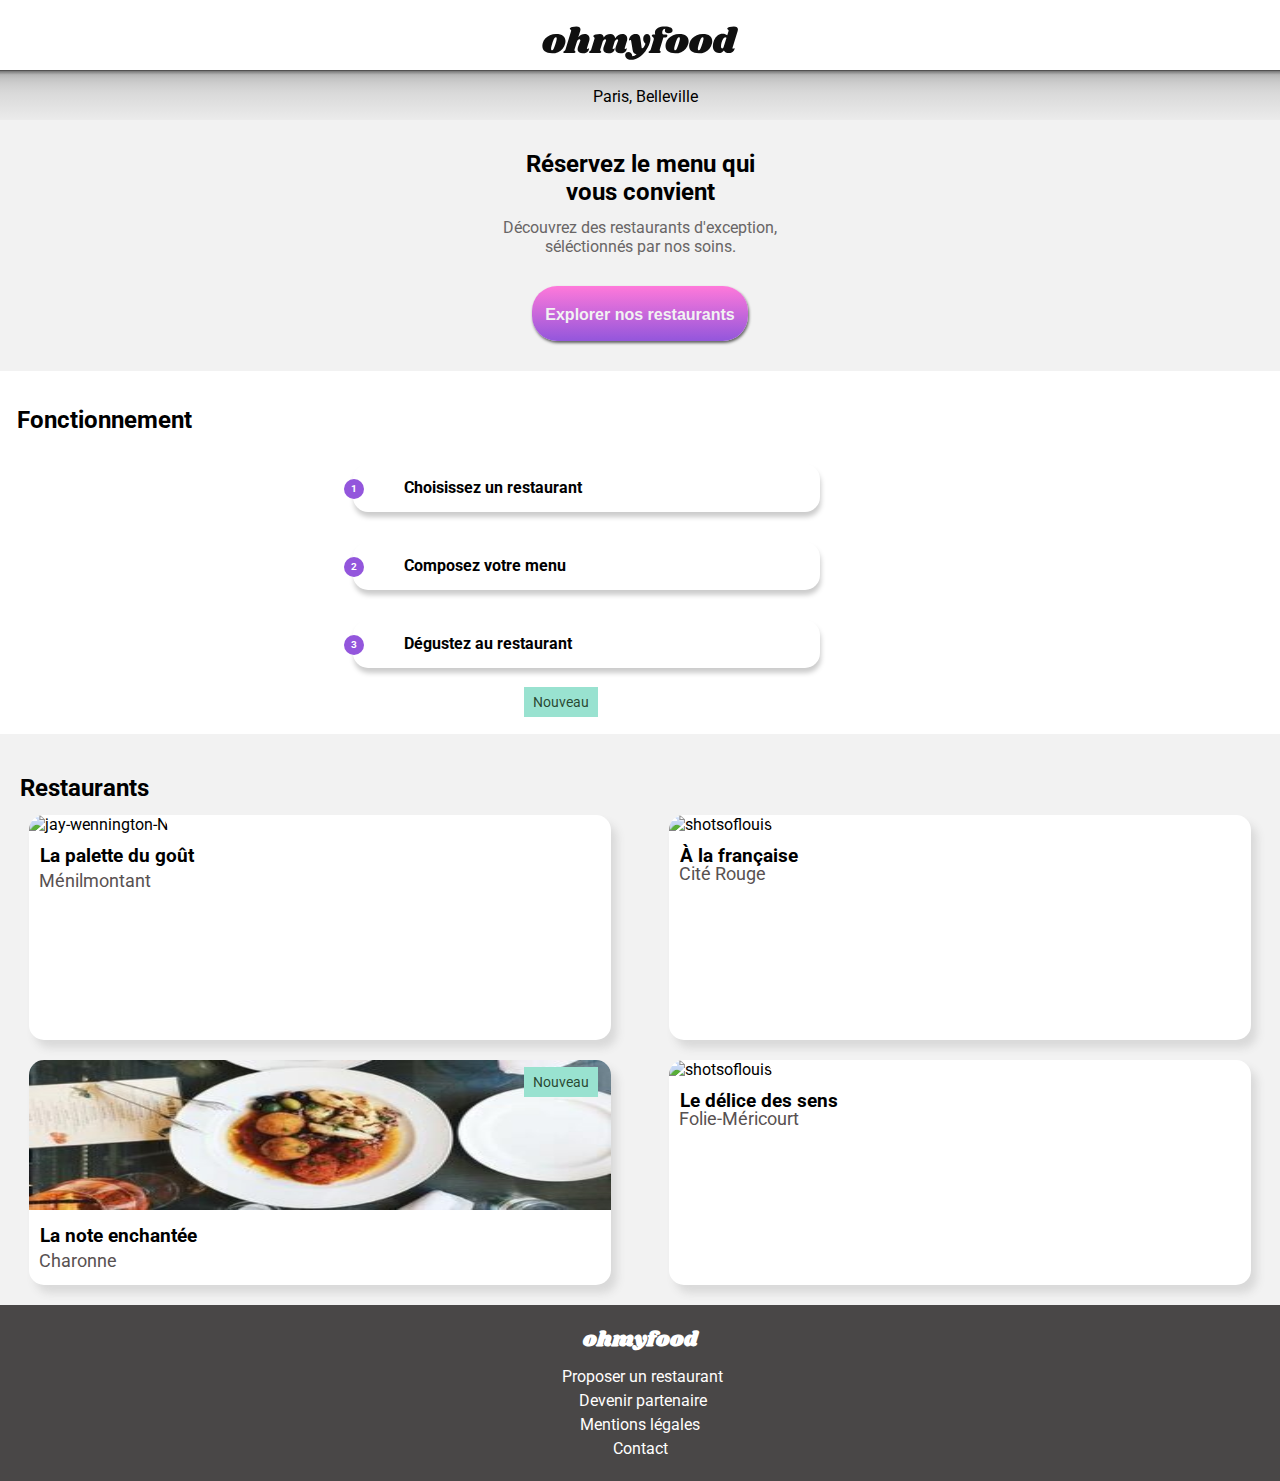
==== commit 65ea7467: "review hear position" ====
--- a/index.html
+++ b/index.html
@@ -1,6 +1,5 @@
 <!DOCTYPE html>
 <html lang="fr">
-
 <head>
     <meta charset="UTF-8">
     <meta name="viewport" content="width=device-width, initial-scale=1.0">
@@ -13,7 +12,6 @@
     <link rel="stylesheet" href="https://pro.fontawesome.com/releases/v5.10.0/css/all.css"
         integrity="sha384-AYmEC3Yw5cVb3ZcuHtOA93w35dYTsvhLPVnYs9eStHfGJvOvKxVfELGroGkvsg+p" crossorigin="anonymous" />
 </head>
-
 <body>
     <!---Animation -->
     <div class="pre-load">
@@ -84,8 +82,8 @@
             <article class="restaurant">
                 <div class="firstContainer">
                     <div class="card">
-                        <figure>
-                            <a href="./menu1.html">
+                        <a href="./menu1.html">
+                            <figure>
                                 <img src="images/restau/jay-wennington-C_1.jpg" alt="jay-wennington-N">
                                 <figcaption>
                                     <span class="btnNouveaux">Nouveau</span>
@@ -99,12 +97,12 @@
                                         <p>Ménilmontant</p>
                                     </div>
                                 </figcaption>
-                            </a>
-                        </figure>
+                            </figure>
+                        </a>
                     </div>
                     <div class="card">
-                        <figure>
-                            <a href="./menu2.html">
+                        <a href="./menu2.html">
+                            <figure>
                                 <img src="images/restau/stilB.jpg" alt="shotsoflouis">
                                 <figcaption>
                                     <span class="btnNouveaux">Nouveau</span>
@@ -118,14 +116,14 @@
                                         <p>Charonne</p>
                                     </div>
                                 </figcaption>
-                            </a>
-                        </figure>
+                            </figure>
+                        </a>
                     </div>
                 </div>
                 <div class="secondContainer">
                     <div class="card">
-                        <figure>
-                            <a href="./menu3.html">
+                        <a href="./menu3.html">
+                            <figure>
                                 <img src="images/restau/toa-heftibC.jpg" alt="shotsoflouis">
                                 <figcaption>
                                     <div class="descriptions">
@@ -138,12 +136,12 @@
                                         <p>Cité Rouge</p>
                                     </div>
                                 </figcaption>
-                            </a>
-                        </figure>
+                            </figure>
+                        </a>
                     </div>
                     <div class="card">
-                        <figure>
-                            <a href="./menu4.html">
+                        <a href="./menu4.html">
+                            <figure>
                                 <img src="images/restau/louis-hansel-shotsoflouis-C.jpg" alt="shotsoflouis">
                                 <figcaption>
                                     <div class="descriptions">
@@ -156,8 +154,8 @@
                                         <p>Folie-Méricourt</p>
                                     </div>
                                 </figcaption>
-                            </a>
-                        </figure>
+                            </figure>
+                        </a>
                     </div>
                 </div>
             </article>
--- a/css/main.css
+++ b/css/main.css
@@ -422,9 +422,8 @@
   padding: 15px 12px;
   border-radius: 20px;
   font-weight: bolder;
-  -webkit-box-shadow: 1px 2px 3px rgba(0, 0, 0, 0.6);
-          box-shadow: 1px 2px 3px rgba(0, 0, 0, 0.6);
   display: inline-block;
+  background-color: #fff;
 }
 
 .button:hover {
@@ -438,9 +437,6 @@
   font-size: 1.2em;
 }
 
-/*h3 {
-  color: #ccc;
-}*/
 ul li {
   line-height: 1.5;
 }
@@ -472,6 +468,34 @@
   width: 100%;
   padding: 1rem;
   z-index: 5;
+}
+
+.header_page {
+  height: 60px;
+  text-align: center;
+  width: 100%;
+  padding: 1rem;
+  z-index: 5;
+  display: -webkit-box;
+  display: -ms-flexbox;
+  display: flex;
+}
+
+.header_page a i {
+  -ms-grid-column-align: start;
+      justify-self: start;
+  font-size: 25px;
+  cursor: pointer;
+}
+
+.header_page a i:hover {
+  color: #ff79da;
+}
+
+.header_page img {
+  -ms-grid-column-align: center;
+      justify-self: center;
+  margin-left: 36px;
 }
 
 /* ---------------End Navbar ---------------- */
@@ -567,6 +591,10 @@
 
 /* --------------End hero ---------------- */
 /* ---------------menus ---------------- */
+.secmenus {
+  background-color: #fff;
+}
+
 .secmenus h2 {
   color: #000;
   margin-left: 17px;
@@ -601,7 +629,9 @@
   display: -webkit-box;
   display: -ms-flexbox;
   display: flex;
-  border: 1px solid #ccc;
+  border-radius: 15px;
+  -webkit-box-shadow: 1px 5px 5px 0px #cccccc;
+          box-shadow: 1px 5px 5px 0px #cccccc;
   -webkit-transition: 0.3s;
   transition: 0.3s;
   cursor: pointer;
@@ -819,35 +849,6 @@
 }
 
 /*========Pages Menu=======*/
-.navbar_page {
-  top: 0;
-  height: 60px;
-  text-align: center;
-  width: 100%;
-  padding: 1rem;
-  z-index: 5;
-}
-
-.navbar_page .nav-page {
-  display: -webkit-box;
-  display: -ms-flexbox;
-  display: flex;
-}
-
-.navbar_page .nav-page i {
-  font-size: 26px;
-  margin-right: 38px;
-  cursor: pointer;
-}
-
-.navbar_page .nav-page i:hover {
-  color: #ff79da;
-}
-
-.navbar_page .nav-page a {
-  color: #000;
-}
-
 section {
   height: auto;
   display: -webkit-box;
@@ -880,7 +881,11 @@
   padding: 20px;
 }
 
-.title_menu .fa-heart {
+.title_menu .heart3 {
+  margin-left: 25px;
+}
+
+.title_menu .heart3 .fa-heart {
   margin-left: 10%;
   font-size: 25px;
   cursor: pointer;
@@ -888,7 +893,7 @@
   font-weight: 100;
 }
 
-.title_menu .fa-heart:hover {
+.title_menu .heart3 .fa-heart:hover {
   -webkit-animation: heart 800ms forwards;
           animation: heart 800ms forwards;
   border-radius: 100px 100px 148px 188px;
@@ -1100,7 +1105,7 @@
           align-items: center;
   margin: 15px 0px;
   padding: 10px 0px 10px 10px;
-  height: 81px;
+  height: 60px;
   width: 100%;
   overflow: hidden;
 }
@@ -1114,13 +1119,13 @@
 
 .meal:hover .check > i {
   position: relative;
-  left: 20px;
-  top: 20px;
+  left: 12px;
+  top: 14px;
   -webkit-animation: spin 1s linear;
           animation: spin 1s linear;
 }
 
-.meal-text {
+.meal .meal-text--title {
   display: -webkit-box;
   display: -ms-flexbox;
   display: flex;
@@ -1139,25 +1144,24 @@
   overflow: hidden;
 }
 
-.meal-text--title h3 {
+.meal .meal-text--title h3 {
   white-space: nowrap;
   text-overflow: ellipsis;
   overflow: hidden;
-  padding-bottom: 10px;
-}
-
-.meal-text--title h4 {
+}
+
+.meal .meal-text--title h4 {
   white-space: nowrap;
   text-overflow: ellipsis;
   overflow: hidden;
   padding-bottom: 2px;
-  color: #838080;
-}
-
-.meal-text--price {
+  font-weight: 100;
+}
+
+.meal .price {
   color: black;
-  margin-right: 35px;
-  margin-top: 35px;
+  margin-right: 53px;
+  margin-top: 30px;
   margin-left: 5px;
 }
 
@@ -1207,27 +1211,8 @@
   .restaurant .card .card img {
     height: 160px;
   }
-  .title_menu .fa-heart {
-    margin-left: 25%;
-    font-size: 25px;
-  }
-  .title_menu #note_Enchanter {
-    margin-left: 24%;
-  }
-  .title_menu #a_La_Francaise {
-    margin-left: 41%;
-  }
-  .title_menu #LedeliceDesSens {
-    margin-left: 28%;
-  }
-  .btn_Entree::after {
-    left: 79%;
-  }
-  .btn_Plats::after {
-    left: 80%;
-  }
-  .btn_Dessert::after {
-    left: 80%;
+  .title_menu .heart3 {
+    margin-left: 80px;
   }
 }
 
@@ -1244,35 +1229,38 @@
   .display-heart:hover {
     width: 26px;
   }
-  .title_menu .fa-heart {
-    margin-left: 35%;
-    font-size: 25px;
-  }
-  .title_menu #note_Enchanter {
-    margin-left: 32%;
-  }
-  .title_menu #a_La_Francaise {
-    margin-left: 47%;
-  }
-  .title_menu #LedeliceDesSens {
-    margin-left: 35%;
-  }
-  .title_menu h1 {
-    font-size: 1.5rem;
-  }
-  .btn_Entree::after {
-    left: 82%;
-  }
-  .btn_Plats::after {
-    left: 82%;
-  }
-  .btn_Dessert::after {
-    left: 82%;
+  .title_menu .heart3 {
+    margin-left: 126px;
   }
 }
 
 /* small tablet styles */
 @media screen and (min-width: 620px) {
+  .page_container {
+    background: purple;
+  }
+  .page_section {
+    margin: 0 120px;
+  }
+  .header_page {
+    height: 75px;
+  }
+  .header_page img {
+    -ms-grid-column-align: center;
+        justify-self: center;
+    margin-left: 21%;
+    height: 40px;
+  }
+  .header_page a i {
+    margin-left: 107px;
+    -ms-grid-column-align: start;
+        justify-self: start;
+    font-size: 38px;
+    cursor: pointer;
+  }
+  .start {
+    width: 9%;
+  }
   .image_menu img {
     height: 300px;
   }
@@ -1282,20 +1270,17 @@
   .title_menu {
     margin-top: -58px;
   }
-  .title_menu .fa-heart {
-    margin-left: 63%;
+  .title_menu h1 {
+    font-size: 2rem;
+  }
+  .title_menu .heart3 {
+    margin-left: 30%;
+    position: relative;
+    top: 5px;
+  }
+  .title_menu .heart3 .fa-heart {
     font-size: 35px;
-    position: relative;
-  }
-  .title_menu .fa-heart:hover {
-    -webkit-animation: heart 800ms forwards;
-            animation: heart 800ms forwards;
-    border-radius: 100px 100px 168px 168px;
-    opacity: 1;
-    height: 30.5px;
-    width: 32px;
-    top: -1px;
-    position: relative;
+    margin-left: 0;
   }
   .title_menu #note_Enchanter {
     margin-left: 65%;
@@ -1306,8 +1291,8 @@
   .title_menu #LedeliceDesSens {
     margin-left: 65%;
   }
-  .title_menu h1 {
-    font-size: 1.5rem;
+  .center {
+    margin: 0 15px;
   }
   .restaurant {
     -webkit-box-orient: horizontal;
@@ -1331,89 +1316,19 @@
     margin: 1px 26%;
     width: 73%;
   }
-  .btn_Entree::after {
-    left: 90%;
-  }
-  .btn_Plats::after {
-    left: 90%;
-  }
-  .btn_Dessert::after {
-    left: 90%;
+  .meal {
+    padding: 20px 0px 20px 20px;
+    height: 80px;
   }
   .buttonbtn {
-    height: 59px;
-    line-height: 3;
+    height: 44px;
+    width: 300px;
+    line-height: 1;
+    padding-top: 13px;
+    font-size: 20px;
   }
   footer {
     text-align: center;
-  }
-}
-
-/* large tablet & laptop styles */
-@media screen and (min-width: 960px) {
-  .spin {
-    top: 25%;
-    left: 50%;
-  }
-  .title_menu h1 {
-    font-size: 1.8rem;
-  }
-  .menus {
-    display: -webkit-box;
-    display: -ms-flexbox;
-    display: flex;
-    -webkit-box-orient: horizontal;
-    -webkit-box-direction: normal;
-        -ms-flex-direction: row;
-            flex-direction: row;
-  }
-  .menus .menus_div {
-    margin: 1px 26%;
-    width: 73%;
-  }
-  .menus .menus_div .button {
-    width: 79%;
-    font-size: 1.5rem;
-  }
-  .secmenus .bgCircle {
-    height: 30px;
-    width: 30px;
-    font-size: 15px;
-    margin-left: -12px;
-  }
-  .restaurant {
-    display: -webkit-box;
-    display: -ms-flexbox;
-    display: flex;
-    -webkit-box-orient: horizontal;
-    -webkit-box-direction: normal;
-        -ms-flex-direction: row;
-            flex-direction: row;
-  }
-  .restaurant .img_box {
-    width: 93%;
-  }
-  .center {
-    margin: 0 auto;
-  }
-  .image_menu img {
-    height: 350px;
-  }
-  .btn_Entree::after {
-    left: 93%;
-  }
-  .btn_Plats::after {
-    left: 93%;
-  }
-  .btn_Dessert::after {
-    left: 93%;
-  }
-  footer h4 {
-    text-align: center;
-  }
-  .footer {
-    text-align: center;
-    display: inline;
   }
 }
 
@@ -1427,7 +1342,7 @@
 }
 
 /* desktop styles */
-@media screen and (width: 1024px) and (max-width: 1900px) {
+@media screen and (width: 1024px) {
   .spin {
     top: 25%;
     left: 50%;
@@ -1538,7 +1453,7 @@
     margin: 0 auto;
   }
   .center {
-    margin: 0 15px;
+    margin: 0 100px;
   }
   .btn_Entree {
     position: relative;
@@ -1556,15 +1471,6 @@
     border-bottom-right-radius: 15px;
     padding: 0;
   }
-  .btn_Entree:hover:nth-child(1)::after {
-    left: 85%;
-  }
-  .btn_Entree:hover:nth-child(2)::after {
-    left: 85%;
-  }
-  .btn_Entree:hover:nth-child(3)::after {
-    left: 85%;
-  }
   .btn_Plats {
     position: relative;
     width: 98%;
@@ -1581,15 +1487,6 @@
     border-bottom-right-radius: 15px;
     padding: 0;
   }
-  .btn_Plats:hover:nth-child(1)::after {
-    left: 85%;
-  }
-  .btn_Plats:hover:nth-child(2)::after {
-    left: 85%;
-  }
-  .btn_Plats:hover:nth-child(3)::after {
-    left: 85%;
-  }
   .btn_Dessert {
     position: relative;
     width: 98%;
@@ -1606,15 +1503,6 @@
     border-bottom-right-radius: 15px;
     padding: 0;
   }
-  .btn_Dessert:hover:nth-child(1)::after {
-    left: 85%;
-  }
-  .btn_Dessert:hover:nth-child(2)::after {
-    left: 85%;
-  }
-  .btn_Dessert:hover:nth-child(3)::after {
-    left: 85%;
-  }
   .menus .menus_div .button {
     width: 81%;
     font-size: 1.5rem;
@@ -1627,11 +1515,11 @@
   .image_menu img {
     height: 450px;
   }
-  .title_menu .fa-heart {
+  .title_menu .heart3 .fa-heart {
     margin-left: 65%;
-    font-size: 55px;
-  }
-  .title_menu .fa-heart h1 {
+    font-size: 44px;
+  }
+  .title_menu h1 {
     font-size: 2.2rem;
   }
   .meal-text--title h3 {
@@ -1640,7 +1528,7 @@
   .meal-text--title h4 {
     font-size: 1.5rem;
   }
-  .meal-text--price {
+  .price {
     font-size: 1.5rem;
   }
   .start {
@@ -1656,12 +1544,24 @@
 }
 
 @media screen and (width: 1440px) {
+  header .header_page {
+    height: 100px;
+  }
+  header .header_page i {
+    line-height: 1;
+    font-size: 56px;
+    margin-left: 253px;
+  }
+  header .header_page img {
+    margin-left: 17%;
+    height: 63px;
+  }
   .navbar {
     height: 100px;
   }
   .navbar img {
     width: 250px;
-    height: 50px;
+    height: 70px;
   }
   .restau_location {
     height: 100px;
@@ -1672,6 +1572,9 @@
   }
   .restau_location .map p {
     font-size: 1.5rem;
+  }
+  .hero {
+    padding-bottom: 40px;
   }
   .hero h1 {
     font-size: 2rem;
@@ -1783,140 +1686,72 @@
   .image_menu img {
     height: 606px;
   }
+  .page_section {
+    margin: 0 270px;
+  }
+  .title_menu .heart3 {
+    margin-left: 32%;
+  }
+  .title_menu .heart3 .fa-heart {
+    font-size: 48px;
+  }
   .title_menu h1 {
     font-size: 2.2rem;
   }
-  .title_menu .fa-heart {
-    margin-left: 54%;
-  }
   .center {
-    margin: 0 20px;
+    margin: 0 150px;
   }
   .start {
     font-size: 2rem;
-    width: 5%;
+    width: 10%;
   }
   .btn_Entree {
     position: relative;
-    width: 98%;
-    height: 87px;
-  }
-  .btn_Entree h3 {
-    font-size: 24px;
-  }
-  .btn_Entree .flex_container {
+    width: 78%;
+    height: 97px;
+    margin-left: 63px;
+  }
+  .btn_Entree .meal .meal-text--title h3 {
     font-size: 1.5rem;
   }
-  .btn_Entree::before {
-    opacity: 0;
-    height: 83px;
-    right: 0;
-    left: 0;
-    margin-right: 100px;
-    font-size: 50px;
-    width: 50px;
-    border-top-right-radius: 20px;
-    border-bottom-right-radius: 15px;
-    padding: 0;
-  }
-  .btn_Entree:hover h3 {
-    font-size: 22px;
-  }
-  .btn_Entree:hover .flex_container {
-    width: 450px;
-  }
-  .btn_Entree:hover .flex_container p {
-    font-size: 17px;
-  }
-  .btn_Entree:hover:nth-child(1)::after {
-    top: -84px;
-    left: 90%;
-  }
-  .btn_Entree:hover:nth-child(2)::after {
-    top: -84px;
-    left: 90%;
-  }
-  .btn_Entree:hover:nth-child(3)::after {
-    top: -84px;
-    left: 90%;
+  .btn_Entree .meal .meal-text--title h4 {
+    font-weight: 100;
+    font-size: 1.2rem;
+  }
+  .btn_Entree .meal .price h5 {
+    font-size: 1.2rem;
   }
   .btn_Plats {
     position: relative;
-    width: 98%;
-    height: 87px;
-  }
-  .btn_Plats h3 {
-    font-size: 24px;
-  }
-  .btn_Plats .flex_container {
+    width: 78%;
+    height: 97px;
+    margin-left: 63px;
+  }
+  .btn_Plats .meal .meal-text--title h3 {
     font-size: 1.5rem;
   }
-  .btn_Plats::before {
-    opacity: 0;
-    height: 83px;
-    right: 0;
-    left: 0;
-    margin-right: 100px;
-    font-size: 50px;
-    width: 50px;
-    border-top-right-radius: 20px;
-    border-bottom-right-radius: 15px;
-    padding: 0;
-  }
-  .btn_Plats:hover h3 {
-    font-size: 22px;
-  }
-  .btn_Plats:hover .flex_container {
-    width: 450px;
-  }
-  .btn_Plats:hover .flex_container p {
-    font-size: 17px;
-  }
-  .btn_Plats:hover:nth-child(1)::after {
-    left: 90%;
-    height: 77px;
-    top: -83px;
-  }
-  .btn_Plats:hover:nth-child(2)::after {
-    left: 90%;
-    height: 77px;
-    top: -83px !important;
-  }
-  .btn_Plats:hover:nth-child(3)::after {
-    left: 90%;
-    height: 77px;
-    top: -83px !important;
+  .btn_Plats .meal .meal-text--title h4 {
+    font-weight: 100;
+    font-size: 1.2rem;
+  }
+  .btn_Plats .meal .price h5 {
+    font-size: 1.2rem;
   }
   .btn_Dessert {
     position: relative;
-    width: 98%;
-  }
-  .btn_Dessert h3 {
-    font-size: 24px;
-  }
-  .btn_Dessert .flex_container {
+    width: 78%;
+    height: 97px;
+    margin-left: 63px;
+  }
+  .btn_Dessert .meal .meal-text--title h3 {
     font-size: 1.5rem;
   }
-  .btn_Dessert::before {
-    opacity: 0;
-    height: 83px;
-    right: 0;
-    left: 0;
-    margin-right: 100px;
-    font-size: 50px;
-    width: 50px;
-    border-top-right-radius: 20px;
-    border-bottom-right-radius: 15px;
-    padding: 0;
-  }
-  .btn_Dessert:hover:nth-child(1)::after {
-    left: 92%;
-  }
-  .btn_Dessert:hover:nth-child(2)::after {
-    left: 92%;
-  }
-  .btn_Dessert:hover:nth-child(3)::after {
-    left: 92%;
+  .btn_Dessert .meal .meal-text--title h4 {
+    font-weight: 100;
+    font-size: 1.2rem;
+  }
+  .btn_Dessert .meal .price h5 {
+    font-size: 1.2rem;
   }
   #button {
     height: 70px;
@@ -1935,12 +1770,27 @@
 }
 
 @media screen and (width: 1900px) {
+  header .header_page {
+    height: 100px;
+  }
+  header .header_page i {
+    line-height: 1;
+    font-size: 71px;
+    margin-left: 226px;
+  }
+  header .header_page img {
+    margin-left: 24%;
+    height: 73px;
+  }
   .navbar {
-    height: 100px;
+    height: 117px;
   }
   .navbar img {
-    width: 250px;
-    height: 50px;
+    width: 298px;
+    height: 96px;
+  }
+  .page_section {
+    margin: 0 250px;
   }
   .restau_location {
     height: 100px;
@@ -2046,108 +1896,139 @@
   .image_menu img {
     height: 606px;
   }
+  .center {
+    margin: 0 300px;
+  }
+  .title_menu {
+    padding: 30px;
+  }
   .title_menu h1 {
-    font-size: 2.2rem;
-  }
-  .title_menu .fa-heart {
-    margin-left: 54%;
+    font-size: 3rem;
+  }
+  .title_menu .heart3 {
+    margin-left: 33%;
+  }
+  .title_menu .heart3 .fa-heart {
+    font-size: 55px;
   }
   .start {
-    font-size: 2rem;
-    width: 5%;
+    font-size: 2.5rem;
+    width: 8%;
+    margin-left: 20px;
   }
   .btn_Entree {
     position: relative;
-    width: 50%;
-  }
-  .btn_Entree h3 {
-    font-size: 24px;
-  }
-  .btn_Entree .flex_container {
-    font-size: 1.5rem;
-  }
-  .btn_Entree::before {
-    opacity: 0;
-    height: 83px;
-    right: 0;
-    left: 0;
-    margin-right: 100px;
-    font-size: 50px;
-    width: 50px;
-    border-top-right-radius: 20px;
-    border-bottom-right-radius: 15px;
-    padding: 0;
-  }
-  .btn_Entree:hover:nth-child(1)::after {
-    left: 92%;
-  }
-  .btn_Entree:hover:nth-child(2)::after {
-    left: 92%;
-  }
-  .btn_Entree:hover:nth-child(3)::after {
-    left: 92%;
+    width: 93%;
+    margin-bottom: 39px;
+  }
+  .btn_Entree .meal {
+    padding: 40px 0px 40px 20px;
+    height: 140px;
+    border-radius: 25px;
+  }
+  .btn_Entree .meal .meal-text--title h3 {
+    font-size: 2.5rem;
+  }
+  .btn_Entree .meal .meal-text--title h4 {
+    font-weight: 100;
+    font-size: 2.2rem;
+  }
+  .btn_Entree .meal .price {
+    margin-top: 58px;
+  }
+  .btn_Entree .meal .price h5 {
+    font-size: 2.2rem;
+  }
+  .btn_Entree .meal .check {
+    width: 180px;
+    height: 186px;
+    font-size: 68px;
+  }
+  .btn_Entree .meal:hover .check > i {
+    position: relative;
+    left: 26px;
+    top: 38px;
+    -webkit-animation: spin 1s linear;
+            animation: spin 1s linear;
   }
   .btn_Plats {
     position: relative;
-    width: 50%;
-  }
-  .btn_Plats h3 {
-    font-size: 24px;
-  }
-  .btn_Plats .flex_container {
-    font-size: 1.5rem;
-  }
-  .btn_Plats::before {
-    opacity: 0;
-    height: 83px;
-    right: 0;
-    left: 0;
-    margin-right: 100px;
-    font-size: 50px;
-    width: 50px;
-    border-top-right-radius: 20px;
-    border-bottom-right-radius: 15px;
-    padding: 0;
-  }
-  .btn_Plats:hover:nth-child(1)::after {
-    left: 92%;
-  }
-  .btn_Plats:hover:nth-child(2)::after {
-    left: 92%;
-  }
-  .btn_Plats:hover:nth-child(3)::after {
-    left: 92%;
+    width: 93%;
+    margin-bottom: 39px;
+  }
+  .btn_Plats .meal {
+    padding: 40px 0px 40px 20px;
+    height: 140px;
+    border-radius: 25px;
+  }
+  .btn_Plats .meal .meal-text--title h3 {
+    font-size: 2.5rem;
+  }
+  .btn_Plats .meal .meal-text--title h4 {
+    font-weight: 100;
+    font-size: 2.2rem;
+  }
+  .btn_Plats .meal .price {
+    margin-top: 58px;
+  }
+  .btn_Plats .meal .price h5 {
+    font-size: 2.2rem;
+  }
+  .btn_Plats .meal .check {
+    width: 180px;
+    height: 186px;
+    font-size: 68px;
+  }
+  .btn_Plats .meal:hover .check > i {
+    position: relative;
+    left: 26px;
+    top: 38px;
+    -webkit-animation: spin 1s linear;
+            animation: spin 1s linear;
   }
   .btn_Dessert {
     position: relative;
-    width: 50%;
-  }
-  .btn_Dessert h3 {
-    font-size: 24px;
-  }
-  .btn_Dessert .flex_container {
-    font-size: 1.5rem;
-  }
-  .btn_Dessert::before {
-    opacity: 0;
-    height: 83px;
-    right: 0;
-    left: 0;
-    margin-right: 100px;
-    font-size: 50px;
-    width: 50px;
-    border-top-right-radius: 20px;
-    border-bottom-right-radius: 15px;
-    padding: 0;
-  }
-  .btn_Dessert:hover:nth-child(1)::after {
-    left: 92%;
-  }
-  .btn_Dessert:hover:nth-child(2)::after {
-    left: 92%;
-  }
-  .btn_Dessert:hover:nth-child(3)::after {
-    left: 92%;
+    width: 93%;
+    margin-bottom: 39px;
+  }
+  .btn_Dessert .meal {
+    padding: 40px 0px 40px 20px;
+    height: 140px;
+    border-radius: 25px;
+  }
+  .btn_Dessert .meal .meal-text--title h3 {
+    font-size: 2.5rem;
+  }
+  .btn_Dessert .meal .meal-text--title h4 {
+    font-weight: 100;
+    font-size: 2.2rem;
+  }
+  .btn_Dessert .meal .price {
+    margin-top: 58px;
+  }
+  .btn_Dessert .meal .price h5 {
+    font-size: 2.2rem;
+  }
+  .btn_Dessert .meal .check {
+    width: 180px;
+    height: 186px;
+    font-size: 68px;
+  }
+  .btn_Dessert .meal:hover .check > i {
+    position: relative;
+    left: 26px;
+    top: 43px;
+    -webkit-animation: spin 1s linear;
+            animation: spin 1s linear;
+    margin-right: -245px;
+  }
+  .buttonbtn {
+    height: 75px;
+    width: 400px;
+    line-height: 1;
+    padding-top: 20px;
+    font-size: 40px;
+    margin-left: 36%;
   }
   #button {
     height: 70px;
@@ -2157,7 +2038,7 @@
     text-align: center;
   }
   footer h3 {
-    font-size: 2.5rem;
+    font-size: 3.5rem;
   }
   footer ul li {
     font-size: 1.9rem;
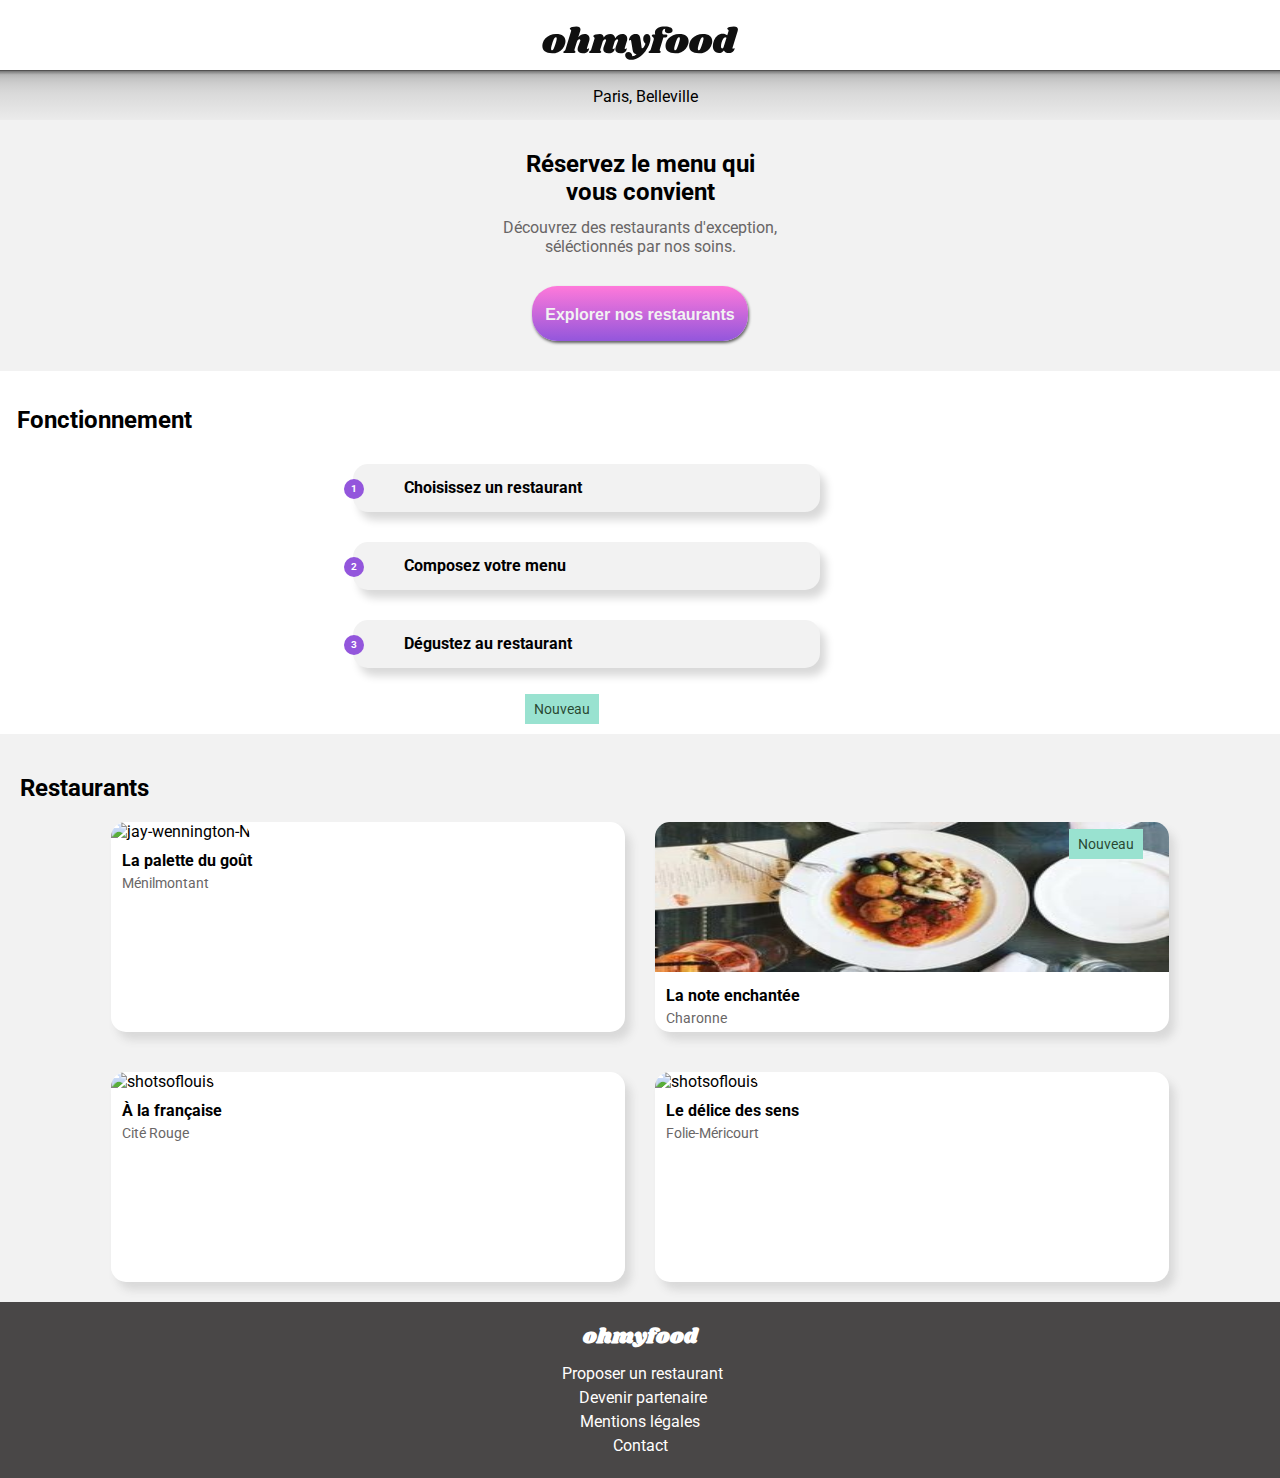
==== commit 55b17940: "rewiew the heart position and ajust the description on 1900px" ====
--- a/index.html
+++ b/index.html
@@ -171,5 +171,4 @@
         </ul>
     </footer>
 </body>
-
 </html>--- a/css/main.css
+++ b/css/main.css
@@ -16,6 +16,13 @@
   position: fixed;
   left: 0;
   top: 0;
+  text-align: center;
+}
+
+.spinner p i.fa {
+  width: 50px;
+  height: 50px;
+  margin: 0 12%;
 }
 
 .spin {
@@ -50,7 +57,7 @@
   display: none;
   width: 120px;
   background-color: #99e2d0;
-  height: 80px;
+  height: 95px;
   border-radius: 0px 14px 14px 0px;
   margin-right: -150px;
   -webkit-transition: margin 1s ease-in-out;
@@ -108,6 +115,28 @@
   }
 }
 
+@-webkit-keyframes spinCheck {
+  0% {
+    -webkit-transform: rotate(0deg);
+            transform: rotate(0deg);
+  }
+  100% {
+    -webkit-transform: rotate(359deg);
+            transform: rotate(359deg);
+  }
+}
+
+@keyframes spinCheck {
+  0% {
+    -webkit-transform: rotate(0deg);
+            transform: rotate(0deg);
+  }
+  100% {
+    -webkit-transform: rotate(359deg);
+            transform: rotate(359deg);
+  }
+}
+
 @-webkit-keyframes opac {
   from {
     opacity: 1;
@@ -368,7 +397,7 @@
 
 /* variables */
 :root {
-  --primaryColor: #9356dc;
+  --primaryColor: #9356DC;
   --secondaire: #ff79da;
   --tertiaire: #99e2d0;
   --bgglobal: #f2f2f2;
@@ -448,7 +477,7 @@
   -webkit-animation: displayContainer 8s;
           animation: displayContainer 8s;
   width: 100%;
-  background-color: #F2F2F2;
+  background-color: #f2f2f2;
 }
 
 /* mobile styles */
@@ -630,10 +659,11 @@
   display: -ms-flexbox;
   display: flex;
   border-radius: 15px;
-  -webkit-box-shadow: 1px 5px 5px 0px #cccccc;
-          box-shadow: 1px 5px 5px 0px #cccccc;
+  -webkit-box-shadow: 6px 8px 9px #d9d9d9;
+          box-shadow: 6px 8px 9px #d9d9d9;
   -webkit-transition: 0.3s;
   transition: 0.3s;
+  background-color: var(--bgglobal);
   cursor: pointer;
 }
 
@@ -676,7 +706,8 @@
   margin: 0px;
 }
 
-.restaurant {
+.restaurant .firstContainer {
+  width: 100%;
   display: -webkit-box;
   display: -ms-flexbox;
   display: flex;
@@ -684,25 +715,18 @@
   -webkit-box-direction: normal;
       -ms-flex-direction: column;
           flex-direction: column;
-  -webkit-box-pack: center;
-      -ms-flex-pack: center;
-          justify-content: center;
-}
-
-.restaurant .firstContainer {
-  width: 100%;
-  -webkit-box-orient: horizontal;
-  -webkit-box-direction: normal;
-      -ms-flex-direction: row;
-          flex-direction: row;
 }
 
 .restaurant .secondContainer {
   width: 100%;
-  -webkit-box-orient: horizontal;
+  display: -webkit-box;
+  display: -ms-flexbox;
+  display: flex;
+  -webkit-box-orient: vertical;
   -webkit-box-direction: normal;
-      -ms-flex-direction: row;
-          flex-direction: row;
+      -ms-flex-direction: column;
+          flex-direction: column;
+  margin: 0 auto;
 }
 
 .restaurant .card {
@@ -754,7 +778,64 @@
 }
 
 .restaurant .card .descriptions h3 {
-  font-size: 1.2rem;
+  font-size: 1rem;
+}
+
+.restaurant .card .descriptions .heart2 {
+  padding: 2px;
+  position: relative;
+  top: 6px;
+  left: 75px;
+}
+
+.restaurant .card .descriptions .heart2 .displayHeart {
+  z-index: 4;
+  position: absolute;
+  top: -4px;
+  right: 32.5px;
+  font-size: 25px;
+  cursor: pointer;
+  font-weight: lighter;
+  color: rgba(66, 65, 65, 0.6);
+}
+
+.restaurant .card .descriptions .heart2:hover:before {
+  display: block;
+  position: absolute;
+  top: 0;
+  left: 0;
+  width: 100%;
+  font-family: "icons";
+  font-size: 21px;
+  text-indent: 0;
+  font-variant: normal;
+  line-height: 21px;
+  -webkit-animation: heart 800ms forwards;
+          animation: heart 800ms forwards;
+}
+
+.restaurant .card .descriptions .heart2:hover:before, .restaurant .card .descriptions .heart2:hover:after {
+  position: absolute;
+  content: "";
+  top: -8px;
+  left: 57%;
+  width: 14px;
+  height: 22px;
+  -webkit-animation: heart 800ms forwards;
+          animation: heart 800ms forwards;
+  border-radius: 100px 100px 0 0;
+  -webkit-transform: rotate(-45deg) translateZ(0);
+  transform: rotate(-45deg) translateZ(0);
+  -webkit-transform-origin: 0 100%;
+  transform-origin: 0 100%;
+}
+
+.restaurant .card .descriptions .heart2:hover:after {
+  left: -78%;
+  -webkit-transform: rotate(45deg) translateZ(0);
+  transform: rotate(45deg) translateZ(0);
+  -webkit-transform-origin: 100% 100%;
+  transform-origin: 100% 100%;
 }
 
 .restaurant .card .description {
@@ -769,83 +850,38 @@
 }
 
 .restaurant .card .description h3 {
-  font-size: 1.2rem;
-}
-
-.restaurant .card .heart2 {
+  font-size: 1rem;
+}
+
+.restaurant .card .description .heart2 {
   padding: 2px;
-  left: 44px;
+  left: 30px;
   position: relative;
-  top: 10px;
-}
-
-.restaurant .card .heart2 .display-heart {
+  top: 13px;
+}
+
+.restaurant .card .description .heart2 .display-heart {
   z-index: 4;
   position: absolute;
-  top: -4px;
-  right: -1.5px;
+  top: -9px;
+  font-size: 25px;
   cursor: pointer;
-}
-
-.restaurant .card .heart2 .far {
   font-weight: lighter;
-  font-size: 27px;
-  color: #0009;
-}
-
-.restaurant .card .heart2:hover {
-  -webkit-animation: heart 800ms forwards;
-          animation: heart 800ms forwards;
-  border-radius: 0 0 156px 152px;
-  opacity: 1;
-  height: 18.5px;
-  width: 24px;
-}
-
-.restaurant .card .heart {
-  padding: 2px;
-  left: 52px;
-  position: relative;
-  top: 10px;
-}
-
-.restaurant .card .heart .display-heart {
-  z-index: 4;
-  color: #000;
-  font-weight: 100;
-  position: absolute;
-  top: -4px;
-  right: -1.5px;
-  cursor: pointer;
-}
-
-.restaurant .card .heart .far {
-  font-weight: lighter;
-  font-size: 27px;
-  color: #0009;
-}
-
-.restaurant .card .heart:hover {
-  -webkit-animation: heart 800ms forwards;
-          animation: heart 800ms forwards;
-  border-radius: 0 0 172px 182px;
-  opacity: 1;
-  height: 18.5px;
-  width: 24px;
+  color: rgba(66, 65, 65, 0.6);
 }
 
 .restaurant .card .second_descript {
-  color: #585151;
-  margin-left: 10px;
-  margin-top: 4px;
-  font-size: 1.1rem;
+  font-size: 0.9rem;
+  color: #696666;
+  margin-left: 11px;
+  line-height: 2;
 }
 
 .restaurant .card .second_descripts {
-  color: #585151;
-  margin-left: 10px;
-  margin-top: -3px;
-  font-size: 1.1rem;
+  font-size: 0.9rem;
+  color: #696666;
+  margin-left: 11px;
+  line-height: 2;
 }
 
 /*========Pages Menu=======*/
@@ -865,6 +901,8 @@
   width: 100%;
   height: 250px;
   background-size: cover;
+  -o-object-fit: fill;
+     object-fit: fill;
 }
 
 .title_menu {
@@ -881,34 +919,31 @@
   padding: 20px;
 }
 
-.title_menu .heart3 {
-  margin-left: 25px;
-}
-
-.title_menu .heart3 .fa-heart {
-  margin-left: 10%;
+.title_menu .fa-heart {
+  top: -6px;
   font-size: 25px;
   cursor: pointer;
   position: relative;
   font-weight: 100;
-}
-
-.title_menu .heart3 .fa-heart:hover {
-  -webkit-animation: heart 800ms forwards;
-          animation: heart 800ms forwards;
-  border-radius: 100px 100px 148px 188px;
-  opacity: 1;
-  height: 20.5px;
-  width: 23px;
+  z-index: 4;
+  color: #525151;
+}
+
+.title_menu .heart3 {
   position: relative;
+  width: 10px;
+  height: 10px;
+  left: 17px;
+  overflow: inherit;
+  margin: 0px auto;
+}
+
+.title_menu .heart3 .alafrancaise {
+  margin-left: 65%;
 }
 
 .title_menu #note_Enchanter {
   margin-left: 10%;
-}
-
-.title_menu #a_La_Francaise {
-  margin-left: 29%;
 }
 
 .title_menu #LedeliceDesSens {
@@ -1119,10 +1154,10 @@
 
 .meal:hover .check > i {
   position: relative;
-  left: 12px;
-  top: 14px;
-  -webkit-animation: spin 1s linear;
-          animation: spin 1s linear;
+  left: 13px;
+  top: 20px;
+  -webkit-animation: spinCheck 1s linear;
+          animation: spinCheck 1s linear;
 }
 
 .meal .meal-text--title {
@@ -1193,6 +1228,13 @@
 
 /* ======End Footer=========*/
 @media (width: 320px) {
+  /* spinner**/
+  .spinner p i.fa {
+    width: 50px;
+    height: 50px;
+    margin: 56px 5%;
+  }
+  /*button plate in page menu*/
   .btn_Entree::after {
     left: 75%;
   }
@@ -1205,50 +1247,71 @@
 }
 
 @media (width: 375px) {
+  /* spinner**/
+  .spinner p i.fa {
+    width: 50px;
+    height: 50px;
+    margin: 37px 1%;
+  }
+  /* Card restaurent**/
   .restaurant .card {
     height: 232px;
   }
   .restaurant .card .card img {
     height: 160px;
   }
+  /* Title page menus*/
+  .header_page img {
+    margin-left: 20%;
+  }
+  /*heart position page menu*/
   .title_menu .heart3 {
-    margin-left: 80px;
+    margin-left: 24%;
   }
 }
 
 @media (width: 425px) {
+  /* spinner**/
+  .spinner p i.fa {
+    width: 50px;
+    height: 50px;
+    margin: 56px 5%;
+  }
+  /* cart  restaurant page accueil**/
   .restaurant .card {
     height: 232px;
   }
   .restaurant .card .card img {
     height: 170px;
   }
-  .restaurant .card .heart2 {
-    left: 66px;
+  .restaurant .card .descriptions .heart2 .displayHeart {
+    right: 2.5px;
   }
   .display-heart:hover {
     width: 26px;
   }
+  .header_page img {
+    margin-left: 20%;
+  }
   .title_menu .heart3 {
-    margin-left: 126px;
+    margin-left: 32%;
   }
 }
 
 /* small tablet styles */
 @media screen and (min-width: 620px) {
   .page_container {
-    background: purple;
+    background: var(--bgglobal);
   }
   .page_section {
-    margin: 0 120px;
+    margin: 0px 0px;
   }
   .header_page {
-    height: 75px;
+    height: 95px;
+    padding-top: 40px;
   }
   .header_page img {
-    -ms-grid-column-align: center;
-        justify-self: center;
-    margin-left: 21%;
+    margin-left: 16%;
     height: 40px;
   }
   .header_page a i {
@@ -1267,6 +1330,24 @@
   .menus .button {
     width: 50%;
   }
+  .flexContainer {
+    display: -webkit-box;
+    display: -ms-flexbox;
+    display: flex;
+    -webkit-box-pack: justify;
+        -ms-flex-pack: justify;
+            justify-content: space-between;
+  }
+  .flexContainer .secPage {
+    width: 48%;
+  }
+  .flexContainer .secPlats {
+    width: 48%;
+  }
+  .secDessert {
+    margin-left: 14%;
+    width: 68%;
+  }
   .title_menu {
     margin-top: -58px;
   }
@@ -1274,7 +1355,7 @@
     font-size: 2rem;
   }
   .title_menu .heart3 {
-    margin-left: 30%;
+    margin-left: 50%;
     position: relative;
     top: 5px;
   }
@@ -1294,31 +1375,72 @@
   .center {
     margin: 0 15px;
   }
+  /* cart restaurant page accueil*/
   .restaurant {
+    -webkit-box-orient: vertical;
+    -webkit-box-direction: normal;
+        -ms-flex-direction: column;
+            flex-direction: column;
+    display: -webkit-box;
+    display: -ms-flexbox;
+    display: flex;
+  }
+  .restaurant .firstContainer {
+    display: -webkit-box;
+    display: -ms-flexbox;
+    display: flex;
+    width: 85%;
     -webkit-box-orient: horizontal;
     -webkit-box-direction: normal;
         -ms-flex-direction: row;
             flex-direction: row;
-  }
-  .restaurant .img_box {
-    height: 350px;
-  }
-  .restaurant .img_box img {
-    height: 261px;
-  }
-  .description {
-    width: 77%;
-  }
-  .description h3 {
-    font-size: 1.2rem;
+    margin: 0 auto;
+  }
+  .restaurant .card {
+    height: 210px;
+    margin: 20px 15px;
+    width: 100%;
+  }
+  .restaurant .card img {
+    height: 150px;
+  }
+  .restaurant .card .description h3 {
+    font-size: 1rem;
+  }
+  .restaurant .card .description .heart2 {
+    left: 41px;
+    top: 11px;
+  }
+  .restaurant .card .descriptions h3 {
+    font-size: 1rem;
+  }
+  .restaurant .card .descriptions .heart2 {
+    left: 72px;
+    top: 7px;
+  }
+  .restaurant .secondContainer {
+    display: -webkit-box;
+    display: -ms-flexbox;
+    display: flex;
+    width: 85%;
+    -webkit-box-orient: horizontal;
+    -webkit-box-direction: normal;
+        -ms-flex-direction: row;
+            flex-direction: row;
+    margin: 0 auto;
+  }
+  .restaurant .btnNouveaux {
+    top: -67px;
+    margin-right: 13px;
+    z-index: 4;
+  }
+  .meal {
+    padding: 20px 0px 20px 20px;
+    height: 80px;
   }
   .secmenus .menus_div {
     margin: 1px 26%;
     width: 73%;
-  }
-  .meal {
-    padding: 20px 0px 20px 20px;
-    height: 80px;
   }
   .buttonbtn {
     height: 44px;
@@ -1333,6 +1455,7 @@
 }
 
 @media screen and (width: 1366px) {
+  /*cart restaurant page accueil*/
   .restaurant .card {
     height: 380px;
   }
@@ -1343,30 +1466,28 @@
 
 /* desktop styles */
 @media screen and (width: 1024px) {
-  .spin {
-    top: 25%;
-    left: 50%;
-  }
-  .navbar_page {
-    display: -webkit-box;
-    display: -ms-flexbox;
-    display: flex;
-    -ms-flex-pack: distribute;
-        justify-content: space-around;
-    height: 100px;
-  }
-  .navbar_page .nav-page {
-    -ms-flex-pack: distribute;
-        justify-content: space-around;
-  }
-  .navbar_page .nav-page i {
-    justify-self: flex-start;
-    line-height: 2.5;
-    font-size: 36px;
-  }
-  .navbar_page .nav-page img {
-    -ms-grid-column-align: center;
-        justify-self: center;
+  .spinner p i.fa {
+    width: 50px;
+    height: 50px;
+    margin: 29px 5%;
+  }
+  .page_section {
+    margin: 0 0px;
+  }
+  .header_page {
+    height: 80px;
+    padding-top: 20px;
+  }
+  .header_page img {
+    margin-left: 25%;
+    height: 40px;
+  }
+  .header_page a i {
+    margin-left: 107px;
+    -ms-grid-column-align: start;
+        justify-self: start;
+    font-size: 38px;
+    cursor: pointer;
   }
   .restau_location {
     height: 70px;
@@ -1382,8 +1503,8 @@
   }
   .hero .btn {
     width: 322px;
-    height: 72px;
-    font-size: 1.5rem;
+    height: 56px;
+    font-size: 1rem;
   }
   .secRestau {
     margin-top: 0px;
@@ -1397,15 +1518,17 @@
     margin: 1px 26%;
     width: 73%;
   }
-  .secmenus.menus .button {
-    width: 100%;
+  .secmenus.menus .menus_div .button {
     cursor: pointer;
   }
-  .secmenus.menus .button:hover {
+  .secmenus.menus .menus_div .button:hover {
     background-color: rgba(216, 65, 191, 0.068);
   }
-  .secmenus.menus .button:hover i {
+  .secmenus.menus .menus_div .button:hover i {
     color: var(--primaryColor);
+  }
+  .menus .button {
+    font-size: 1.2rem;
   }
   .restaurant {
     -webkit-box-orient: vertical;
@@ -1441,6 +1564,14 @@
     margin-right: 13px;
     z-index: 4;
   }
+  .restaurant .card .description .heart2 {
+    left: 31px;
+    top: 11px;
+  }
+  .restaurant .card .descriptions .heart2 {
+    left: 104px;
+    top: 7px;
+  }
   .restaurant .secondContainer {
     display: -webkit-box;
     display: -ms-flexbox;
@@ -1453,59 +1584,22 @@
     margin: 0 auto;
   }
   .center {
+    margin: 0 15px;
+  }
+  .centerDessert {
     margin: 0 100px;
   }
   .btn_Entree {
     position: relative;
     width: 98%;
   }
-  .btn_Entree::before {
-    opacity: 0;
-    height: 83px;
-    right: 0;
-    left: 0;
-    margin-right: 100px;
-    font-size: 50px;
-    width: 50px;
-    border-top-right-radius: 20px;
-    border-bottom-right-radius: 15px;
-    padding: 0;
-  }
   .btn_Plats {
     position: relative;
     width: 98%;
   }
-  .btn_Plats::before {
-    opacity: 0;
-    height: 83px;
-    right: 0;
-    left: 0;
-    margin-right: 100px;
-    font-size: 50px;
-    width: 50px;
-    border-top-right-radius: 20px;
-    border-bottom-right-radius: 15px;
-    padding: 0;
-  }
   .btn_Dessert {
     position: relative;
     width: 98%;
-  }
-  .btn_Dessert::before {
-    opacity: 0;
-    height: 83px;
-    right: 0;
-    left: 0;
-    margin-right: 100px;
-    font-size: 50px;
-    width: 50px;
-    border-top-right-radius: 20px;
-    border-bottom-right-radius: 15px;
-    padding: 0;
-  }
-  .menus .menus_div .button {
-    width: 81%;
-    font-size: 1.5rem;
   }
   #button {
     height: 70px;
@@ -1515,8 +1609,29 @@
   .image_menu img {
     height: 450px;
   }
+  .flexContainer {
+    display: -webkit-box;
+    display: -ms-flexbox;
+    display: flex;
+    -webkit-box-pack: justify;
+        -ms-flex-pack: justify;
+            justify-content: space-between;
+  }
+  .flexContainer .secPage {
+    width: 48%;
+  }
+  .flexContainer .secPlats {
+    width: 48%;
+  }
+  .secDessert {
+    margin-left: 14%;
+    width: 68%;
+  }
+  .title_menu .heart3 {
+    margin-left: 59%;
+    top: -5px;
+  }
   .title_menu .heart3 .fa-heart {
-    margin-left: 65%;
     font-size: 44px;
   }
   .title_menu h1 {
@@ -1546,6 +1661,7 @@
 @media screen and (width: 1440px) {
   header .header_page {
     height: 100px;
+    padding-top: 15px;
   }
   header .header_page i {
     line-height: 1;
@@ -1584,7 +1700,10 @@
   }
   .hero .btn {
     width: 320px;
-    font-size: 1.2rem;
+    font-size: 1rem;
+  }
+  .secmenus {
+    padding-bottom: 40px;
   }
   .secmenus .bgCircle {
     height: 40px;
@@ -1603,7 +1722,6 @@
     font-size: 1.5rem;
   }
   .secmenus .menus .menus_div .button {
-    width: 87%;
     font-size: 1.5rem;
   }
   .secRestau h2 {
@@ -1637,7 +1755,7 @@
     margin: 0 auto;
   }
   .restaurant .card {
-    height: 400px;
+    height: 410px;
     margin: 20px 15px;
     width: 95%;
   }
@@ -1647,24 +1765,117 @@
   .restaurant .card .btnNouveaux {
     height: 41px;
     width: 129px;
-    top: -262px;
+    top: -278px;
     right: 50px;
     font-size: 1.5rem;
   }
   .restaurant .card .second_descript {
-    font-size: 2rem;
+    font-size: 1.8rem;
+    margin-left: 21px;
   }
   .restaurant .card .second_descripts {
-    font-size: 2rem;
+    font-size: 1.8rem;
+    margin-left: 21px;
+  }
+  .restaurant .card .description {
+    margin-left: 21px;
   }
   .restaurant .card .description h3 {
     font-size: 2rem;
   }
+  .restaurant .card .description .heart2 {
+    left: 82px;
+  }
+  .restaurant .card .description .heart2 .display-heart {
+    font-size: 41px;
+    top: 4px;
+    right: -20.5px;
+  }
+  .restaurant .card .description .heart2:hover:before {
+    display: block;
+    position: absolute;
+    top: 0;
+    left: 0;
+    width: 100%;
+    font-family: "icons";
+    font-size: 21px;
+    text-indent: 0;
+    font-variant: normal;
+    line-height: 21px;
+    -webkit-animation: heart 800ms forwards;
+            animation: heart 800ms forwards;
+  }
+  .restaurant .card .description .heart2:hover:before, .restaurant .card .description .heart2:hover:after {
+    position: absolute;
+    content: "";
+    top: 8px;
+    left: 5px;
+    width: 20px;
+    height: 34px;
+    -webkit-animation: heart 800ms forwards;
+            animation: heart 800ms forwards;
+    border-radius: 100px 100px 0 0;
+    -webkit-transform: rotate(-45deg) translateZ(0);
+    transform: rotate(-45deg) translateZ(0);
+    -webkit-transform-origin: 0 100%;
+    transform-origin: 0 100%;
+  }
+  .restaurant .card .description .heart2:hover:after {
+    left: -382%;
+    -webkit-transform: rotate(45deg) translateZ(0);
+    transform: rotate(45deg) translateZ(0);
+    -webkit-transform-origin: 100% 100%;
+    transform-origin: 100% 100%;
+  }
+  .restaurant .card .descriptions {
+    margin-left: 20px;
+  }
   .restaurant .card .descriptions h3 {
     font-size: 2rem;
   }
-  .restaurant .card .heart2 .far {
+  .restaurant .card .descriptions .heart2 {
+    left: 78px;
+  }
+  .restaurant .card .descriptions .heart2 .displayHeart {
     font-size: 41px;
+    top: 4px;
+    right: -20.5px;
+  }
+  .restaurant .card .descriptions .heart2:hover:before {
+    display: block;
+    position: absolute;
+    top: 0;
+    left: 0;
+    width: 100%;
+    font-family: "icons";
+    font-size: 21px;
+    text-indent: 0;
+    font-variant: normal;
+    line-height: 21px;
+    -webkit-animation: heart 800ms forwards;
+            animation: heart 800ms forwards;
+  }
+  .restaurant .card .descriptions .heart2:hover:before, .restaurant .card .descriptions .heart2:hover:after {
+    position: absolute;
+    content: "";
+    top: 8px;
+    left: 44%;
+    width: 20px;
+    height: 34px;
+    -webkit-animation: heart 800ms forwards;
+            animation: heart 800ms forwards;
+    border-radius: 100px 100px 0 0;
+    -webkit-transform: rotate(-45deg) translateZ(0);
+    transform: rotate(-45deg) translateZ(0);
+    -webkit-transform-origin: 0 100%;
+    transform-origin: 0 100%;
+  }
+  .restaurant .card .descriptions .heart2:hover:after {
+    left: -426%;
+    -webkit-transform: rotate(45deg) translateZ(0);
+    transform: rotate(45deg) translateZ(0);
+    -webkit-transform-origin: 100% 100%;
+    transform-origin: 100% 100%;
   }
   .restaurant .secondContainer {
     display: -webkit-box;
@@ -1677,29 +1888,82 @@
             flex-direction: row;
     margin: 0 auto;
   }
-  .second_descript {
-    font-size: 1.3rem;
-  }
-  .heart {
-    font-size: 2.2rem;
-  }
   .image_menu img {
     height: 606px;
   }
   .page_section {
-    margin: 0 270px;
+    margin: 0 0px;
+  }
+  .flexContainer {
+    display: -webkit-box;
+    display: -ms-flexbox;
+    display: flex;
+    -webkit-box-pack: justify;
+        -ms-flex-pack: justify;
+            justify-content: space-between;
+  }
+  .flexContainer .secPage {
+    width: 50%;
+    margin-left: 20px;
+  }
+  .flexContainer .secPlats {
+    width: 50%;
+  }
+  .secDessert {
+    margin-left: 23%;
+    margin-top: 40px;
+    width: 60%;
   }
   .title_menu .heart3 {
-    margin-left: 32%;
+    margin-left: 56%;
+    top: -5px;
   }
   .title_menu .heart3 .fa-heart {
     font-size: 48px;
+    left: -23px;
+    top: -11px;
+  }
+  .title_menu .heart3:hover:before {
+    display: block;
+    position: absolute;
+    top: 0;
+    left: 0;
+    width: 100%;
+    font-family: "icons";
+    font-size: 21px;
+    text-indent: 0;
+    font-variant: normal;
+    line-height: 21px;
+    -webkit-animation: heart 800ms forwards;
+            animation: heart 800ms forwards;
+  }
+  .title_menu .heart3:hover:before, .title_menu .heart3:hover:after {
+    position: absolute;
+    content: "";
+    top: -6px;
+    left: 2%;
+    width: 19px;
+    height: 35px;
+    -webkit-animation: heart 800ms forwards;
+            animation: heart 800ms forwards;
+    border-radius: 100px 100px 0 0;
+    -webkit-transform: rotate(-45deg) translateZ(0);
+    transform: rotate(-45deg) translateZ(0);
+    -webkit-transform-origin: 0 100%;
+    transform-origin: 0 100%;
+  }
+  .title_menu .heart3:hover:after {
+    left: -178%;
+    -webkit-transform: rotate(45deg) translateZ(0);
+    transform: rotate(45deg) translateZ(0);
+    -webkit-transform-origin: 100% 100%;
+    transform-origin: 100% 100%;
   }
   .title_menu h1 {
-    font-size: 2.2rem;
+    font-size: 3.2rem;
   }
   .center {
-    margin: 0 150px;
+    margin: 0px 0px;
   }
   .start {
     font-size: 2rem;
@@ -1711,6 +1975,9 @@
     height: 97px;
     margin-left: 63px;
   }
+  .btn_Entree .meal {
+    height: 94px;
+  }
   .btn_Entree .meal .meal-text--title h3 {
     font-size: 1.5rem;
   }
@@ -1720,6 +1987,14 @@
   }
   .btn_Entree .meal .price h5 {
     font-size: 1.2rem;
+  }
+  .btn_Entree .meal .check {
+    height: 91px;
+    width: 140px;
+  }
+  .btn_Entree .meal:hover .check > i {
+    left: 25px;
+    top: 21px;
   }
   .btn_Plats {
     position: relative;
@@ -1727,6 +2002,9 @@
     height: 97px;
     margin-left: 63px;
   }
+  .btn_Plats .meal {
+    height: 94px;
+  }
   .btn_Plats .meal .meal-text--title h3 {
     font-size: 1.5rem;
   }
@@ -1743,6 +2021,9 @@
     height: 97px;
     margin-left: 63px;
   }
+  .btn_Dessert .meal {
+    height: 94px;
+  }
   .btn_Dessert .meal .meal-text--title h3 {
     font-size: 1.5rem;
   }
@@ -1771,7 +2052,7 @@
 
 @media screen and (width: 1900px) {
   header .header_page {
-    height: 100px;
+    height: 125px;
   }
   header .header_page i {
     line-height: 1;
@@ -1790,7 +2071,7 @@
     height: 96px;
   }
   .page_section {
-    margin: 0 250px;
+    margin: 0px 0px;
   }
   .restau_location {
     height: 100px;
@@ -1800,17 +2081,27 @@
     line-height: 2;
   }
   .restau_location .map p {
-    font-size: 1.5rem;
+    font-size: 1.8rem;
+  }
+  .hero {
+    padding-bottom: 40px;
   }
   .hero h1 {
+    font-size: 2.5rem;
+  }
+  .hero .presantation_moto p {
     font-size: 2rem;
   }
-  .hero .presantation_moto p {
-    font-size: 1.5rem;
-  }
   .hero .btn {
-    width: 320px;
-    font-size: 1.2rem;
+    width: 420px;
+    height: 69px;
+    font-size: 1.7rem;
+  }
+  .secmenus {
+    padding-bottom: 40px;
+  }
+  .secmenus h2 {
+    font-size: 2.5rem;
   }
   .secmenus .bgCircle {
     height: 40px;
@@ -1818,6 +2109,7 @@
     font-size: 20px;
     line-height: 2;
     margin-left: -18px;
+    margin-top: 37px;
   }
   .secmenus .menus .menus_div {
     margin: 7px 35%;
@@ -1826,8 +2118,11 @@
     font-size: 1.5rem;
   }
   .secmenus .menus .menus_div .button {
-    width: 71%;
-    font-size: 1.5rem;
+    font-size: 2.5rem;
+    border-radius: 35px;
+  }
+  .secRestau h2 {
+    font-size: 2.5rem;
   }
   .restaurant {
     -webkit-box-orient: vertical;
@@ -1842,7 +2137,7 @@
     display: -webkit-box;
     display: -ms-flexbox;
     display: flex;
-    width: 90%;
+    width: 75%;
     -webkit-box-orient: horizontal;
     -webkit-box-direction: normal;
         -ms-flex-direction: row;
@@ -1850,24 +2145,47 @@
     margin: 0 auto;
   }
   .restaurant .card {
-    height: 460px;
+    height: 480px;
     margin: 20px 15px;
     width: 100%;
   }
   .restaurant .card img {
     height: 356px;
   }
+  .restaurant .card .description {
+    margin-left: 20px;
+  }
   .restaurant .card .description h3 {
-    font-size: 1.8rem;
+    font-size: 2rem;
+  }
+  .restaurant .card .description .heart2 .display-heart {
+    font-size: 53px;
+    top: 0px;
+  }
+  .restaurant .card .descriptions {
+    margin-left: 20px;
   }
   .restaurant .card .descriptions h3 {
-    font-size: 1.8rem;
+    font-size: 2rem;
+  }
+  .restaurant .card .descriptions .heart2 {
+    left: 145px;
+    top: 10px;
+  }
+  .restaurant .card .descriptions .heart2 .displayHeart {
+    font-size: 53px;
+    top: 1px;
   }
   .restaurant .card .second_descript {
-    font-size: 1.5rem;
+    font-size: 2rem;
+    margin-left: 20px;
+  }
+  .restaurant .card .second_descripts {
+    font-size: 2rem;
+    margin-left: 20px;
   }
   .restaurant .card .btnNouveaux {
-    top: -300px;
+    top: -333px;
     right: 80px;
     font-size: 24px;
     height: 50px;
@@ -1881,7 +2199,7 @@
     display: -webkit-box;
     display: -ms-flexbox;
     display: flex;
-    width: 90%;
+    width: 75%;
     -webkit-box-orient: horizontal;
     -webkit-box-direction: normal;
         -ms-flex-direction: row;
@@ -1894,22 +2212,42 @@
     z-index: 4;
   }
   .image_menu img {
-    height: 606px;
+    height: 706px;
   }
   .center {
-    margin: 0 300px;
+    margin: 0 20px;
+  }
+  .flexContainer {
+    display: -webkit-box;
+    display: -ms-flexbox;
+    display: flex;
+    -webkit-box-pack: justify;
+        -ms-flex-pack: justify;
+            justify-content: space-between;
+  }
+  .flexContainer .secPage {
+    width: 50%;
+    margin-left: 20px;
+  }
+  .flexContainer .secPlats {
+    width: 50%;
+  }
+  .secDessert {
+    margin-left: 23%;
+    margin-top: 40px;
+    width: 60%;
   }
   .title_menu {
     padding: 30px;
   }
   .title_menu h1 {
-    font-size: 3rem;
+    font-size: 4.5rem;
   }
   .title_menu .heart3 {
-    margin-left: 33%;
+    margin-left: 53%;
   }
   .title_menu .heart3 .fa-heart {
-    font-size: 55px;
+    font-size: 60px;
   }
   .start {
     font-size: 2.5rem;
@@ -1940,7 +2278,7 @@
     font-size: 2.2rem;
   }
   .btn_Entree .meal .check {
-    width: 180px;
+    width: 160px;
     height: 186px;
     font-size: 68px;
   }
@@ -1948,8 +2286,8 @@
     position: relative;
     left: 26px;
     top: 38px;
-    -webkit-animation: spin 1s linear;
-            animation: spin 1s linear;
+    -webkit-animation: spinCheck 1s linear;
+            animation: spinCheck 1s linear;
   }
   .btn_Plats {
     position: relative;
@@ -1975,7 +2313,7 @@
     font-size: 2.2rem;
   }
   .btn_Plats .meal .check {
-    width: 180px;
+    width: 173px;
     height: 186px;
     font-size: 68px;
   }
@@ -1983,8 +2321,8 @@
     position: relative;
     left: 26px;
     top: 38px;
-    -webkit-animation: spin 1s linear;
-            animation: spin 1s linear;
+    -webkit-animation: spinCheck 1s linear;
+            animation: spinCheck 1s linear;
   }
   .btn_Dessert {
     position: relative;
@@ -2010,7 +2348,7 @@
     font-size: 2.2rem;
   }
   .btn_Dessert .meal .check {
-    width: 180px;
+    width: 160px;
     height: 186px;
     font-size: 68px;
   }
@@ -2018,8 +2356,8 @@
     position: relative;
     left: 26px;
     top: 43px;
-    -webkit-animation: spin 1s linear;
-            animation: spin 1s linear;
+    -webkit-animation: spinCheck 1s linear;
+            animation: spinCheck 1s linear;
     margin-right: -245px;
   }
   .buttonbtn {
